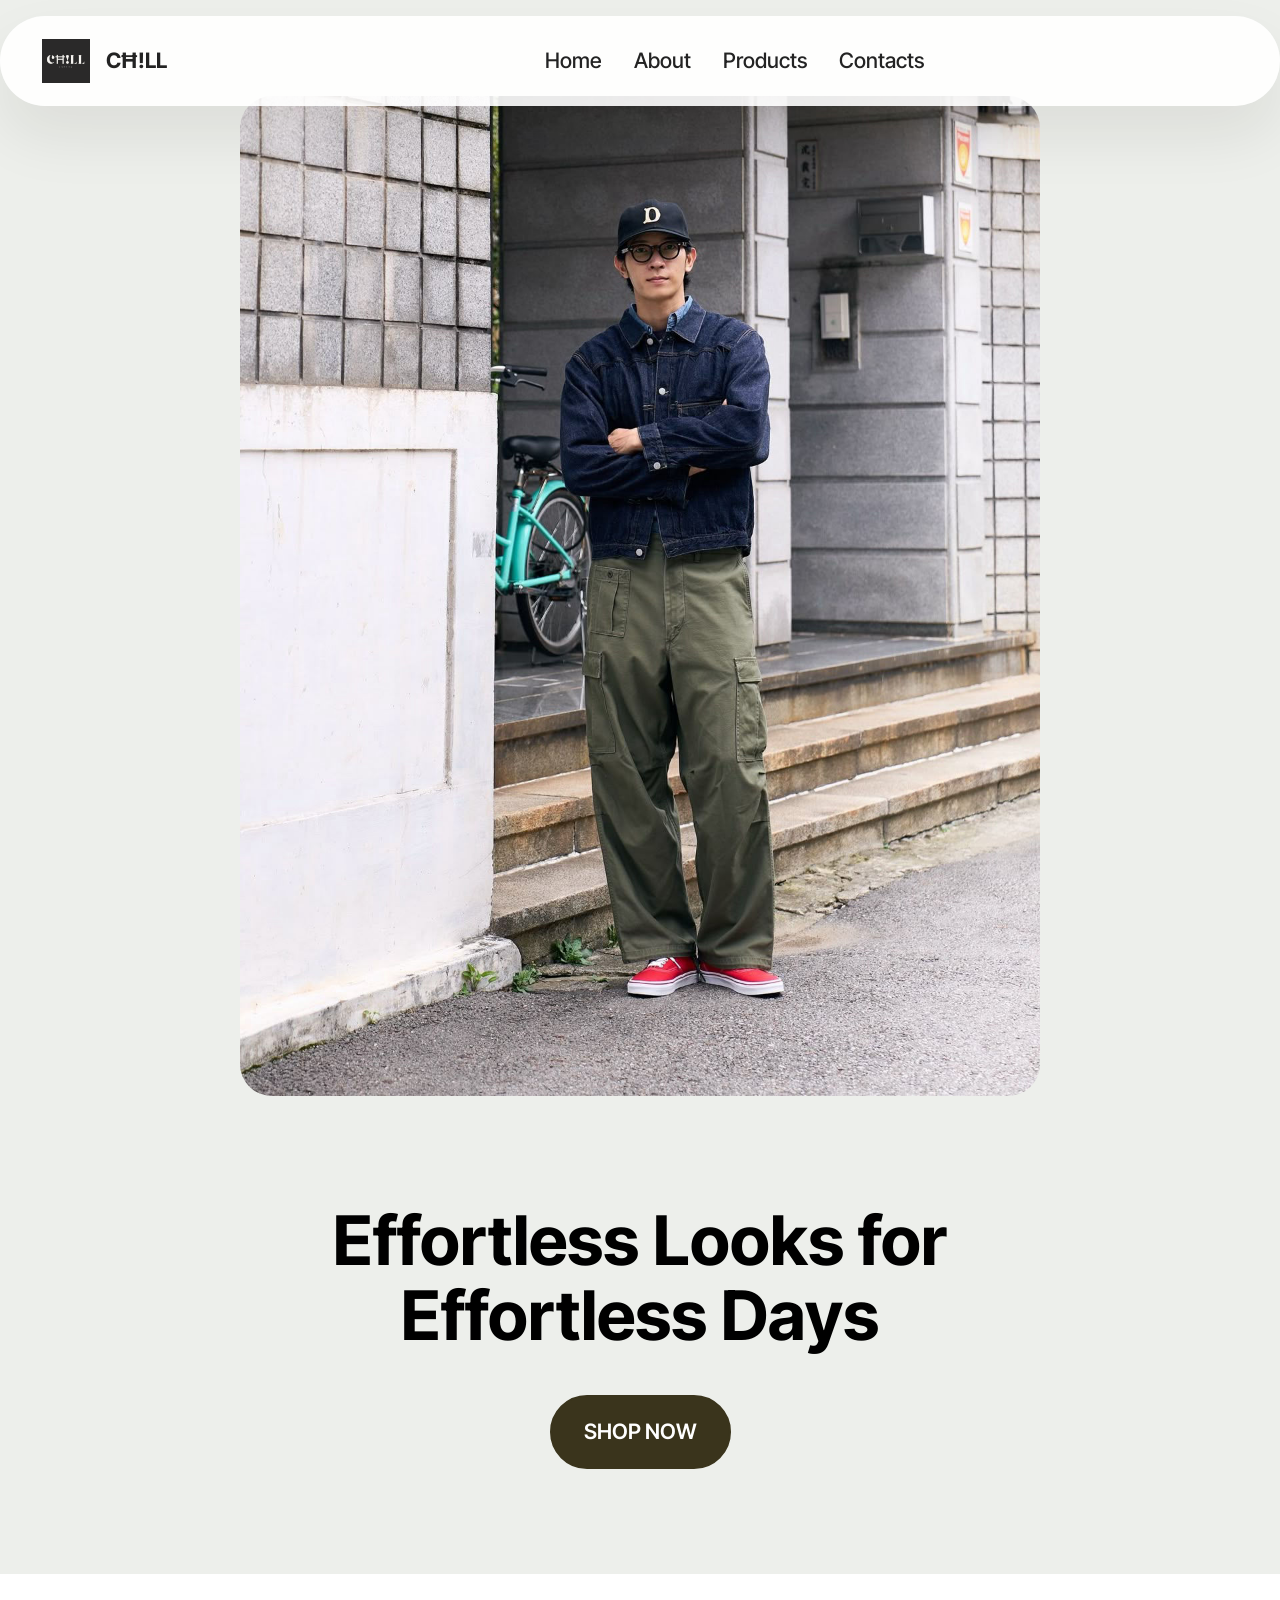
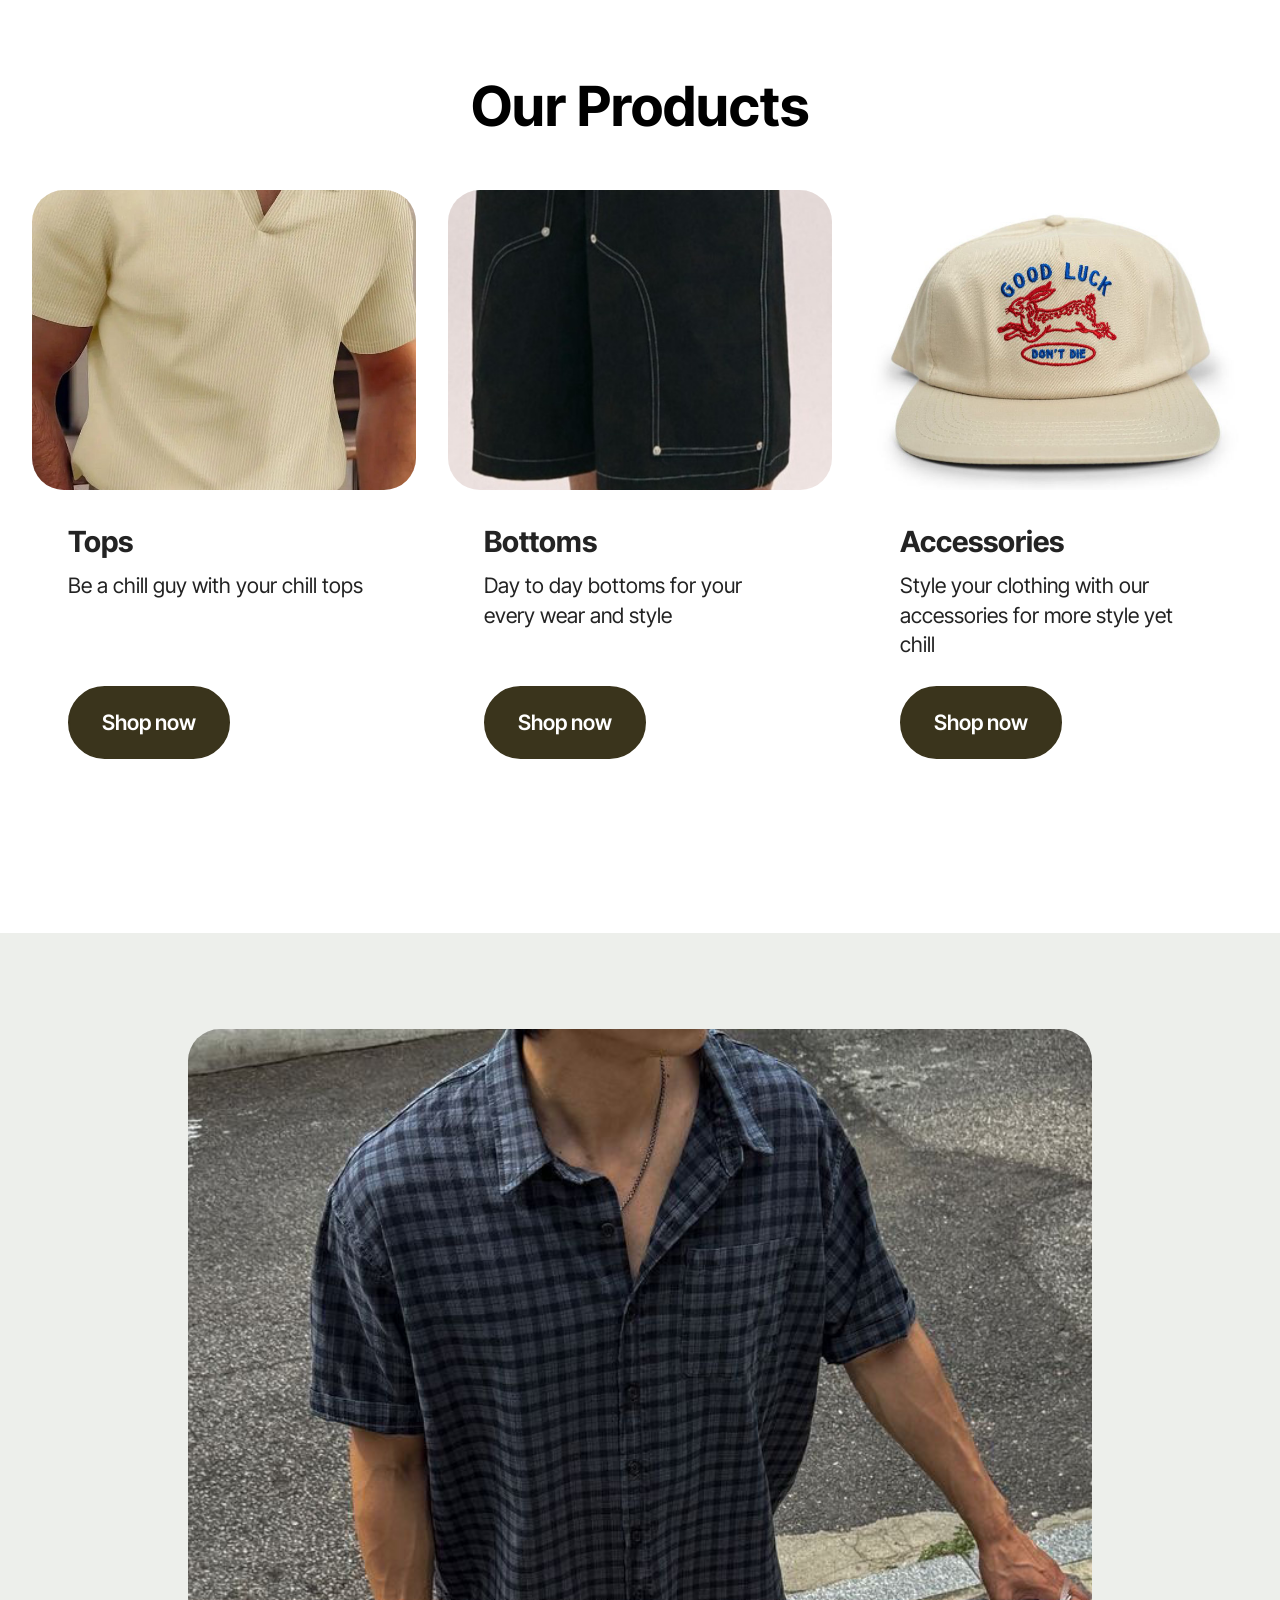
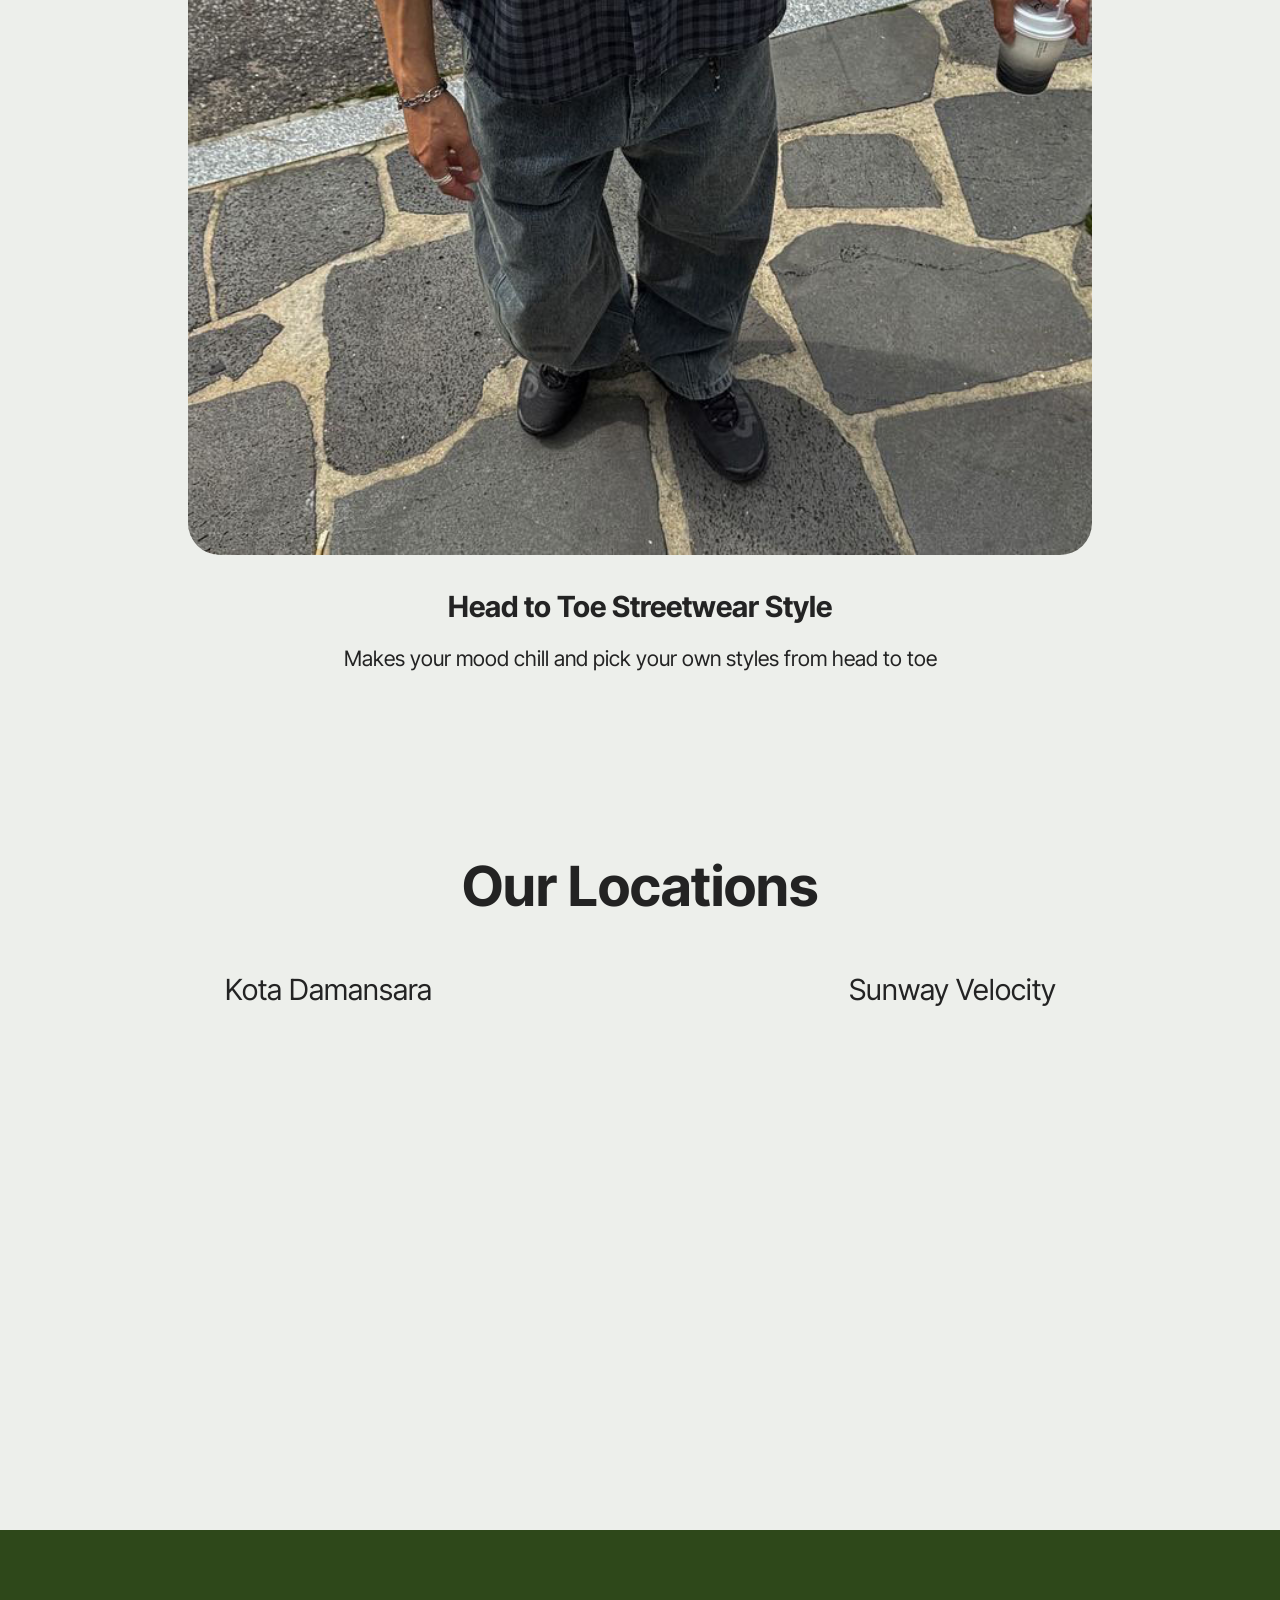
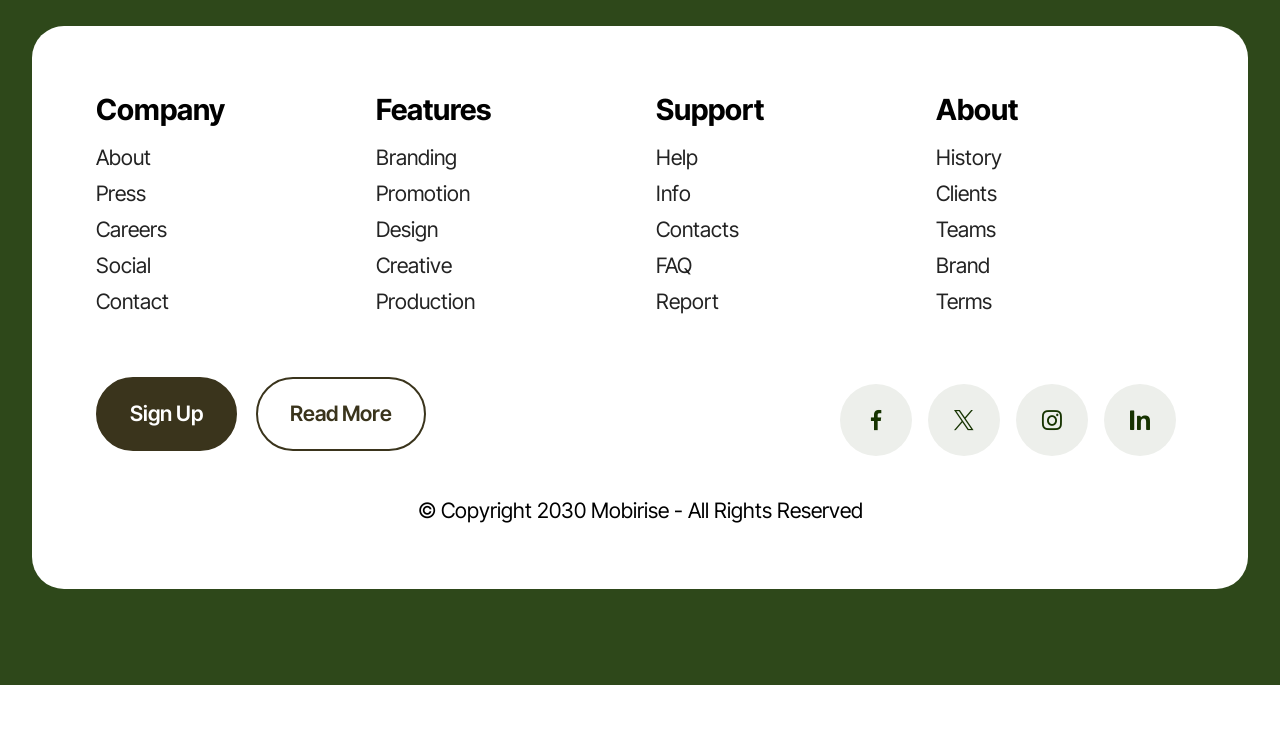
==== index.html @ 571fab53 "create github pages" ====
<!DOCTYPE html>
<html  >
<head>
  <!-- Site made with Mobirise Website Builder v6.1.4, https://mobirise.com -->
  <meta charset="UTF-8">
  <meta http-equiv="X-UA-Compatible" content="IE=edge">
  <meta name="generator" content="Mobirise v6.1.4, mobirise.com">
  <meta name="viewport" content="width=device-width, initial-scale=1, minimum-scale=1">
  <link rel="shortcut icon" href="assets/images/screenshot202025-10-0620at201.42.28e280afpm-89x83.png" type="image/x-icon">
  <meta name="description" content="">
  
  
  <title>Page 1</title>
  <link rel="stylesheet" href="assets/web/assets/mobirise-icons2/mobirise2.css">
  <link rel="stylesheet" href="assets/bootstrap/css/bootstrap.min.css">
  <link rel="stylesheet" href="assets/animatecss/animate.css">
  <link rel="stylesheet" href="assets/dropdown/css/style.css">
  <link rel="stylesheet" href="assets/socicon/css/styles.css">
  <link rel="stylesheet" href="assets/theme/css/style.css">
  <link rel="preload" href="https://fonts.googleapis.com/css?family=Inter+Tight:100,200,300,400,500,600,700,800,900,100i,200i,300i,400i,500i,600i,700i,800i,900i&display=swap" as="style" onload="this.onload=null;this.rel='stylesheet'">
  <noscript><link rel="stylesheet" href="https://fonts.googleapis.com/css?family=Inter+Tight:100,200,300,400,500,600,700,800,900,100i,200i,300i,400i,500i,600i,700i,800i,900i&display=swap"></noscript>
  <link rel="preload" as="style" href="assets/mobirise/css/mbr-additional.css?v=Yorp4t"><link rel="stylesheet" href="assets/mobirise/css/mbr-additional.css?v=Yorp4t" type="text/css">

  
  
  
</head>
<body>
  
  <section data-bs-version="5.1" class="menu menu2 cid-tJS6tZXiPa" once="menu" id="menu02-0">
	

	<nav class="navbar navbar-dropdown navbar-fixed-top navbar-expand-lg">
		<div class="container">
			<div class="navbar-brand">
				<span class="navbar-logo">
					<a href="https://mobirise.com">
						<img src="assets/images/screenshot202025-10-0620at201.42.28e280afpm-89x83.png" alt="Mobirise Website Builder" style="height: 2.8rem;">
					</a>
				</span>
				<span class="navbar-caption-wrap"><a class="navbar-caption text-black text-primary display-4" href="index.html#header05-1">CĦ!LL</a></span>
			</div>
			<button class="navbar-toggler" type="button" data-toggle="collapse" data-bs-toggle="collapse" data-target="#navbarSupportedContent" data-bs-target="#navbarSupportedContent" aria-controls="navbarNavAltMarkup" aria-expanded="false" aria-label="Toggle navigation">
				<div class="hamburger">
					<span></span>
					<span></span>
					<span></span>
					<span></span>
				</div>
			</button>
			<div class="collapse navbar-collapse" id="navbarSupportedContent">
				<ul class="navbar-nav nav-dropdown nav-right" data-app-modern-menu="true"><li class="nav-item">
						<a class="nav-link link text-black text-primary display-4" href="index.html#header01-7">Home</a>
					</li>
					<li class="nav-item">
						<a class="nav-link link text-black text-primary display-4" href="page1.html" aria-expanded="false">About</a>
					</li><li class="nav-item"><a class="nav-link link text-black text-primary display-4" href="index.html#features04-w">Products</a></li>
					<li class="nav-item">
						<a class="nav-link link text-black text-primary display-4" href="index.html#contacts02-9">Contacts</a>
					</li></ul>
				
				
			</div>
		</div>
	</nav>
</section>

<section data-bs-version="5.1" class="header12 cid-uYP26s8XkH" id="header12-1r">
  
  

  <div class="text-center container">
    <div class="row mb-4 justify-content-center">
      <div class="col-12 col-md-8">
        <img class="w-100" src="assets/images/clothing-1200x1500.jpg" alt="Mobirise Website Builder">
      </div>
    </div>
    <div class="row justify-content-center">
      <div class="col-md-12 content-head">
        <h1 class="mbr-section-title mbr-fonts-style mb-4 display-1"><strong><br></strong><strong>Effortless Looks for Effortless Days</strong></h1>
        
        <div class="mbr-section-btn mt-4"><a class="btn btn-primary display-7" href="https://mobiri.se">SHOP NOW</a></div>
      </div>
    </div>
  </div>
</section>

<section data-bs-version="5.1" class="features4 start cid-uYOu8bEmxZ" id="features04-1q">
	
	
	<div class="container">
		<div class="row justify-content-center">
			<div class="col-12 content-head">
				<div class="mbr-section-head mb-5">
					<h4 class="mbr-section-title mbr-fonts-style align-center mb-0 display-2">
						<strong>Our Products</strong>
					</h4>
					
					
				</div>
			</div>
		</div>
		<div class="row">
			<div class="item features-image col-12 col-md-6 col-lg-4">
				<div class="item-wrapper">
					<div class="item-img">
						<img src="assets/images/mans20tops-712x950.jpeg" alt="Mobirise Website Builder">
					</div>
					<div class="item-content">
						<h5 class="item-title mbr-fonts-style display-5"><strong>Tops</strong></h5>
						<p class="mbr-text mbr-fonts-style display-7">Be a chill guy with your chill tops</p>
						<div class="mbr-section-btn item-footer"><a href="" class="btn item-btn btn-primary display-7">Shop now</a></div>
					</div>

				</div>
			</div>
			<div class="item features-image col-12 col-md-6 col-lg-4">
				<div class="item-wrapper">
					<div class="item-img">
						<img src="assets/images/men20bottomssss-712x949.jpeg" alt="Mobirise Website Builder">
					</div>
					<div class="item-content">
						<h5 class="item-title mbr-fonts-style display-5"><strong>Bottoms</strong></h5>
						<p class="mbr-text mbr-fonts-style display-7">Day to day bottoms for your every wear and style</p>
						<div class="mbr-section-btn item-footer"><a href="" class="btn item-btn btn-primary display-7">Shop now</a></div>
					</div>
				</div>
			</div>
			<div class="item features-image col-12 col-md-6 col-lg-4">
				<div class="item-wrapper">
					<div class="item-img">
						<img src="assets/images/mens20accessories-712x997.jpg" alt="Mobirise Website Builder">
					</div>
					<div class="item-content">
						<h5 class="item-title mbr-fonts-style display-5"><strong>Accessories</strong></h5>
						<p class="mbr-text mbr-fonts-style display-7">Style your clothing with our accessories for more style yet chill</p>
						<div class="mbr-section-btn item-footer"><a href="" class="btn item-btn btn-primary display-7">Shop now</a></div>
					</div>
				</div>
			</div>
		</div>
	</div>
</section>

<section data-bs-version="5.1" class="image01 cid-uYOtbKxInc" id="image01-1l">
  

  
  

  <div class="container">
    <div class="row justify-content-center">
      <div class="col-12 col-lg-9">
        <div class="image-wrapper mb-4">
          <img class="w-100" src="assets/images/mens20clothing20123-736x917.jpg" alt="Mobirise Website Builder">
        </div>
        <h4 class="mbr-description mbr-fonts-style mb-3 align-center display-5"><strong>Head to Toe Streetwear Style</strong></h4>
        <p class="mbr-description mbr-fonts-style mb-0 align-center display-7">Makes your mood chill and pick your own styles from head to toe</p>
      </div>
    </div>
  </div>
</section>

<section data-bs-version="5.1" class="contacts2 map1 cid-uYOtEGJmjw" id="map02-1p">
	

	
	<div class="container">
		<div class="row justify-content-center">
			<div class="col-12 content-head">
				<div class="mbr-section-head mb-5">
					<h3 class="mbr-section-title mbr-fonts-style align-center mb-0 display-2">
						<strong>Our Locations</strong>
					</h3>
				</div>
			</div>
		</div>
		<div class="row justify-content-center">
			<div class="map-wrapper col-12 col-md-6">
				<h4 class="mbr-section-subtitle mb-3 align-center mbr-fonts-style display-5">Kota Damansara</h4>
				<div class="google-map"><iframe frameborder="0" style="border:0" src="https://www.google.com/maps/embed?pb=!1m18!1m12!1m3!1d31869.471063913406!2d101.56499687584996!3d3.177635644947261!2m3!1f0!2f0!3f0!3m2!1i1024!2i768!4f13.1!3m3!1m2!1s0x31cc4f6e9ea4f81f%3A0xfacdcd0edbca1a62!2sKota%20Damansara%2C%20Petaling%20Jaya%2C%20Selangor!5e0!3m2!1sen!2smy!4v1759805662565!5m2!1sen!2smy" allowfullscreen=""></iframe></div>
			</div>
			<div class="map-wrapper col-12 col-md-6">
				<h4 class="mbr-section-subtitle mb-3 align-center mbr-fonts-style display-5">Sunway Velocity</h4>
				<div class="google-map"><iframe frameborder="0" style="border:0" src="https://www.google.com/maps/embed?pb=!1m18!1m12!1m3!1d3983.8744508866616!2d101.72227037530624!3d3.127876753282356!2m3!1f0!2f0!3f0!3m2!1i1024!2i768!4f13.1!3m3!1m2!1s0x31cc3614023d8ac1%3A0x16c2db2b9f094ca2!2sSunway%20Velocity%20Mall!5e0!3m2!1sen!2smy!4v1759805737140!5m2!1sen!2smy" allowfullscreen=""></iframe></div>
			</div>
		</div>
	</div>
</section>

<section data-bs-version="5.1" class="footer1 cid-uYOtowxiCe" once="footers" id="footer01-1o">
	

	
	
	<div class="container">
		<div class="row mbr-white">
			<div class="col-12 col-md-6 col-lg-3">
				<h5 class="mbr-section-subtitle mbr-fonts-style mb-2 display-5">
					<strong>Company</strong>
				</h5>
				<ul class="list mbr-fonts-style display-7">
					<li class="mbr-text item-wrap">About</li>
					<li class="mbr-text item-wrap">Press</li>
					<li class="mbr-text item-wrap">Careers</li>
					<li class="mbr-text item-wrap">Social</li>
					<li class="mbr-text item-wrap">Contact</li>
				</ul>
			</div>
			<div class="col-12 col-md-6 col-lg-3">
				<h5 class="mbr-section-subtitle mbr-fonts-style mb-2 display-5">
					<strong>Features</strong>
				</h5>
				<ul class="list mbr-fonts-style display-7">
					<li class="mbr-text item-wrap">Branding</li>
					<li class="mbr-text item-wrap">Promotion</li>
					<li class="mbr-text item-wrap">Design</li>
					<li class="mbr-text item-wrap">Creative</li>
					<li class="mbr-text item-wrap">Production</li>
				</ul>
			</div>
			<div class="col-12 col-md-6 col-lg-3">
				<h5 class="mbr-section-subtitle mbr-fonts-style mb-2 display-5">
					<strong>Support</strong>
				</h5>
				<ul class="list mbr-fonts-style display-7">
					<li class="mbr-text item-wrap">Help</li>
					<li class="mbr-text item-wrap">Info</li>
					<li class="mbr-text item-wrap">Contacts</li>
					<li class="mbr-text item-wrap">FAQ</li>
					<li class="mbr-text item-wrap">Report</li>
				</ul>
			</div>
			<div class="col-12 col-md-6 col-lg-3">
				<h5 class="mbr-section-subtitle mbr-fonts-style mb-2 display-5">
					<strong>About</strong>
				</h5>
				<ul class="list mbr-fonts-style display-7">
					<li class="mbr-text item-wrap">History</li>
					<li class="mbr-text item-wrap">Clients</li>
					<li class="mbr-text item-wrap">Teams</li>
					<li class="mbr-text item-wrap">Brand</li>
					<li class="mbr-text item-wrap">Terms</li>
				</ul>
			</div>
			<div class="col-12 mt-5 footer-col">
				<div class="mbr-section-btn align-left">
					<a class="btn btn-primary display-7" href="https://mobiri.se">Sign Up</a>
					<a class="btn btn-success-outline display-7" href="https://mobiri.se">Read More</a>
				</div>

				<div class="social-row mt-2 display-7">
					<div class="soc-item">
						<a href="https://mobiri.se/">
							<span class="mbr-iconfont socicon socicon-facebook"></span>
						</a>
					</div>
					<div class="soc-item">
						<a href="https://mobiri.se/">
							<span class="mbr-iconfont socicon socicon-twitter"></span>
						</a>
					</div>
					<div class="soc-item">
						<a href="https://mobiri.se/">
							<span class="mbr-iconfont socicon socicon-instagram"></span>
						</a>
					</div>
					<div class="soc-item">
						<a href="https://mobiri.se/">
							<span class="mbr-iconfont socicon-logmein socicon"></span>
						</a>
					</div>
				</div>
			</div>
			<div class="col-12 mt-4">
				<p class="mbr-text mb-0 mbr-fonts-style copyright align-center display-7">
					© Copyright 2030 Mobirise - All Rights Reserved
				</p>
			</div>
		</div>
	</div>
</section><section class="display-7" style="padding: 0;align-items: center;justify-content: center;flex-wrap: wrap;    align-content: center;display: flex;position: relative;height: 4rem;"><a href="https://mobiri.se/4250565" style="flex: 1 1;height: 4rem;position: absolute;width: 100%;z-index: 1;"><img alt="" style="height: 4rem;" src="[data-uri]"></a><p style="margin: 0;text-align: center;" class="display-7">&#8204;</p><a style="z-index:1" href="https://mobirise.com"> Website Building Software</a></section><script src="assets/bootstrap/js/bootstrap.bundle.min.js"></script>  <script src="assets/smoothscroll/smooth-scroll.js"></script>  <script src="assets/ytplayer/index.js"></script>  <script src="assets/dropdown/js/navbar-dropdown.js"></script>  <script src="assets/theme/js/script.js"></script>  
  
  
  <input name="animation" type="hidden">
  </body>
</html>
---- assets/web/assets/mobirise-icons2/mobirise2.css ----
@font-face {
  font-family: 'Moririse2';
  font-display: swap;
  src:  url('mobirise2.eot?f2bix4');
  src:  url('mobirise2.eot?f2bix4#iefix') format('embedded-opentype'),
    url('mobirise2.ttf?f2bix4') format('truetype'),
    url('mobirise2.woff?f2bix4') format('woff'),
    url('mobirise2.svg?f2bix4#mobirise2') format('svg');
  font-weight: normal;
  font-style: normal;
}

[class^="mobi-"], [class*=" mobi-"] {
  /* use !important to prevent issues with browser extensions that change fonts */
  font-family: 'Moririse2' !important;
  speak: none;
  font-style: normal;
  font-weight: normal;
  font-variant: normal;
  text-transform: none;
  line-height: 1;

  /* Better Font Rendering =========== */
  -webkit-font-smoothing: antialiased;
  -moz-osx-font-smoothing: grayscale;
}

.mobi-mbri-add-submenu:before {
  content: "\e900";
}
.mobi-mbri-alert:before {
  content: "\e901";
}
.mobi-mbri-align-center:before {
  content: "\e902";
}
.mobi-mbri-align-justify:before {
  content: "\e903";
}
.mobi-mbri-align-left:before {
  content: "\e904";
}
.mobi-mbri-align-right:before {
  content: "\e905";
}
.mobi-mbri-android:before {
  content: "\e906";
}
.mobi-mbri-apple:before {
  content: "\e907";
}
.mobi-mbri-arrow-down:before {
  content: "\e908";
}
.mobi-mbri-arrow-next:before {
  content: "\e909";
}
.mobi-mbri-arrow-prev:before {
  content: "\e90a";
}
.mobi-mbri-arrow-up:before {
  content: "\e90b";
}
.mobi-mbri-bold:before {
  content: "\e90c";
}
.mobi-mbri-bookmark:before {
  content: "\e90d";
}
.mobi-mbri-bootstrap:before {
  content: "\e90e";
}
.mobi-mbri-briefcase:before {
  content: "\e90f";
}
.mobi-mbri-browse:before {
  content: "\e910";
}
.mobi-mbri-bulleted-list:before {
  content: "\e911";
}
.mobi-mbri-calendar:before {
  content: "\e912";
}
.mobi-mbri-camera:before {
  content: "\e913";
}
.mobi-mbri-cart-add:before {
  content: "\e914";
}
.mobi-mbri-cart-full:before {
  content: "\e915";
}
.mobi-mbri-cash:before {
  content: "\e916";
}
.mobi-mbri-change-style:before {
  content: "\e917";
}
.mobi-mbri-chat:before {
  content: "\e918";
}
.mobi-mbri-clock:before {
  content: "\e919";
}
.mobi-mbri-close:before {
  content: "\e91a";
}
.mobi-mbri-cloud:before {
  content: "\e91b";
}
.mobi-mbri-code:before {
  content: "\e91c";
}
.mobi-mbri-contact-form:before {
  content: "\e91d";
}
.mobi-mbri-credit-card:before {
  content: "\e91e";
}
.mobi-mbri-cursor-click:before {
  content: "\e91f";
}
.mobi-mbri-cust-feedback:before {
  content: "\e920";
}
.mobi-mbri-database:before {
  content: "\e921";
}
.mobi-mbri-delivery:before {
  content: "\e922";
}
.mobi-mbri-desktop:before {
  content: "\e923";
}
.mobi-mbri-devices:before {
  content: "\e924";
}
.mobi-mbri-down:before {
  content: "\e925";
}
.mobi-mbri-download-2:before {
  content: "\e926";
}
.mobi-mbri-download:before {
  content: "\e927";
}
.mobi-mbri-drag-n-drop-2:before {
  content: "\e928";
}
.mobi-mbri-drag-n-drop:before {
  content: "\e929";
}
.mobi-mbri-edit-2:before {
  content: "\e92a";
}
.mobi-mbri-edit:before {
  content: "\e92b";
}
.mobi-mbri-error:before {
  content: "\e92c";
}
.mobi-mbri-extension:before {
  content: "\e92d";
}
.mobi-mbri-features:before {
  content: "\e92e";
}
.mobi-mbri-file:before {
  content: "\e92f";
}
.mobi-mbri-flag:before {
  content: "\e930";
}
.mobi-mbri-folder:before {
  content: "\e931";
}
.mobi-mbri-gift:before {
  content: "\e932";
}
.mobi-mbri-github:before {
  content: "\e933";
}
.mobi-mbri-globe-2:before {
  content: "\e934";
}
.mobi-mbri-globe:before {
  content: "\e935";
}
.mobi-mbri-growing-chart:before {
  content: "\e936";
}
.mobi-mbri-hearth:before {
  content: "\e937";
}
.mobi-mbri-help:before {
  content: "\e938";
}
.mobi-mbri-home:before {
  content: "\e939";
}
.mobi-mbri-hot-cup:before {
  content: "\e93a";
}
.mobi-mbri-idea:before {
  content: "\e93b";
}
.mobi-mbri-image-gallery:before {
  content: "\e93c";
}
.mobi-mbri-image-slider:before {
  content: "\e93d";
}
.mobi-mbri-info:before {
  content: "\e93e";
}
.mobi-mbri-italic:before {
  content: "\e93f";
}
.mobi-mbri-key:before {
  content: "\e940";
}
.mobi-mbri-laptop:before {
  content: "\e941";
}
.mobi-mbri-layers:before {
  content: "\e942";
}
.mobi-mbri-left-right:before {
  content: "\e943";
}
.mobi-mbri-left:before {
  content: "\e944";
}
.mobi-mbri-letter:before {
  content: "\e945";
}
.mobi-mbri-like:before {
  content: "\e946";
}
.mobi-mbri-link:before {
  content: "\e947";
}
.mobi-mbri-lock:before {
  content: "\e948";
}
.mobi-mbri-login:before {
  content: "\e949";
}
.mobi-mbri-logout:before {
  content: "\e94a";
}
.mobi-mbri-magic-stick:before {
  content: "\e94b";
}
.mobi-mbri-map-pin:before {
  content: "\e94c";
}
.mobi-mbri-menu:before {
  content: "\e94d";
}
.mobi-mbri-mobile-2:before {
  content: "\e94e";
}
.mobi-mbri-mobile-horizontal:before {
  content: "\e94f";
}
.mobi-mbri-mobile:before {
  content: "\e950";
}
.mobi-mbri-mobirise:before {
  content: "\e951";
}
.mobi-mbri-more-horizontal:before {
  content: "\e952";
}
.mobi-mbri-more-vertical:before {
  content: "\e953";
}
.mobi-mbri-music:before {
  content: "\e954";
}
.mobi-mbri-new-file:before {
  content: "\e955";
}
.mobi-mbri-numbered-list:before {
  content: "\e956";
}
.mobi-mbri-opened-folder:before {
  content: "\e957";
}
.mobi-mbri-pages:before {
  content: "\e958";
}
.mobi-mbri-paper-plane:before {
  content: "\e959";
}
.mobi-mbri-paperclip:before {
  content: "\e95a";
}
.mobi-mbri-phone:before {
  content: "\e95b";
}
.mobi-mbri-photo:before {
  content: "\e95c";
}
.mobi-mbri-photos:before {
  content: "\e95d";
}
.mobi-mbri-pin:before {
  content: "\e95e";
}
.mobi-mbri-play:before {
  content: "\e95f";
}
.mobi-mbri-plus:before {
  content: "\e960";
}
.mobi-mbri-preview:before {
  content: "\e961";
}
.mobi-mbri-print:before {
  content: "\e962";
}
.mobi-mbri-protect:before {
  content: "\e963";
}
.mobi-mbri-question:before {
  content: "\e964";
}
.mobi-mbri-quote-left:before {
  content: "\e965";
}
.mobi-mbri-quote-right:before {
  content: "\e966";
}
.mobi-mbri-redo:before {
  content: "\e967";
}
.mobi-mbri-refresh:before {
  content: "\e968";
}
.mobi-mbri-responsive-2:before {
  content: "\e969";
}
.mobi-mbri-responsive:before {
  content: "\e96a";
}
.mobi-mbri-right:before {
  content: "\e96b";
}
.mobi-mbri-rocket:before {
  content: "\e96c";
}
.mobi-mbri-sad-face:before {
  content: "\e96d";
}
.mobi-mbri-sale:before {
  content: "\e96e";
}
.mobi-mbri-save:before {
  content: "\e96f";
}
.mobi-mbri-search:before {
  content: "\e970";
}
.mobi-mbri-setting-2:before {
  content: "\e971";
}
.mobi-mbri-setting-3:before {
  content: "\e972";
}
.mobi-mbri-setting:before {
  content: "\e973";
}
.mobi-mbri-share:before {
  content: "\e974";
}
.mobi-mbri-shopping-bag:before {
  content: "\e975";
}
.mobi-mbri-shopping-basket:before {
  content: "\e976";
}
.mobi-mbri-shopping-cart:before {
  content: "\e977";
}
.mobi-mbri-sites:before {
  content: "\e978";
}
.mobi-mbri-smile-face:before {
  content: "\e979";
}
.mobi-mbri-speed:before {
  content: "\e97a";
}
.mobi-mbri-star:before {
  content: "\e97b";
}
.mobi-mbri-success:before {
  content: "\e97c";
}
.mobi-mbri-sun:before {
  content: "\e97d";
}
.mobi-mbri-sun2:before {
  content: "\e97e";
}
.mobi-mbri-tablet-vertical:before {
  content: "\e97f";
}
.mobi-mbri-tablet:before {
  content: "\e980";
}
.mobi-mbri-target:before {
  content: "\e981";
}
.mobi-mbri-timer:before {
  content: "\e982";
}
.mobi-mbri-to-ftp:before {
  content: "\e983";
}
.mobi-mbri-to-local-drive:before {
  content: "\e984";
}
.mobi-mbri-touch-swipe:before {
  content: "\e985";
}
.mobi-mbri-touch:before {
  content: "\e986";
}
.mobi-mbri-trash:before {
  content: "\e987";
}
.mobi-mbri-underline:before {
  content: "\e988";
}
.mobi-mbri-undo:before {
  content: "\e989";
}
.mobi-mbri-unlink:before {
  content: "\e98a";
}
.mobi-mbri-unlock:before {
  content: "\e98b";
}
.mobi-mbri-up-down:before {
  content: "\e98c";
}
.mobi-mbri-up:before {
  content: "\e98d";
}
.mobi-mbri-update:before {
  content: "\e98e";
}
.mobi-mbri-upload-2:before {
  content: "\e98f";
}
.mobi-mbri-upload:before {
  content: "\e990";
}
.mobi-mbri-user-2:before {
  content: "\e991";
}
.mobi-mbri-user:before {
  content: "\e992";
}
.mobi-mbri-users:before {
  content: "\e993";
}
.mobi-mbri-video-play:before {
  content: "\e994";
}
.mobi-mbri-video:before {
  content: "\e995";
}
.mobi-mbri-watch:before {
  content: "\e996";
}
.mobi-mbri-website-theme-2:before {
  content: "\e997";
}
.mobi-mbri-website-theme:before {
  content: "\e998";
}
.mobi-mbri-wifi:before {
  content: "\e999";
}
.mobi-mbri-windows:before {
  content: "\e99a";
}
.mobi-mbri-zoom-in:before {
  content: "\e99b";
}
.mobi-mbri-zoom-out:before {
  content: "\e99c";
}
---- assets/dropdown/css/style.css ----
.navbar-dropdown {
  left: 0;
  padding: 0;
  position: absolute;
  right: 0;
  top: 0;
  transition: all 0.45s ease;
  z-index: 1030;
  background: #282828; }
  .navbar-dropdown .navbar-logo {
    margin-right: 0.8rem;
    transition: margin 0.3s ease-in-out;
    vertical-align: middle; }
    .navbar-dropdown .navbar-logo img {
      height: 3.125rem;
      transition: all 0.3s ease-in-out; }
    .navbar-dropdown .navbar-logo.mbr-iconfont {
      font-size: 3.125rem;
      line-height: 3.125rem; }
  .navbar-dropdown .navbar-caption {
    font-weight: 700;
    white-space: normal;
    vertical-align: -4px;
    line-height: 3.125rem !important; }
    .navbar-dropdown .navbar-caption, .navbar-dropdown .navbar-caption:hover {
      color: inherit;
      text-decoration: none; }
  .navbar-dropdown .mbr-iconfont + .navbar-caption {
    vertical-align: -1px; }
  .navbar-dropdown.navbar-fixed-top {
    position: fixed; }
  .navbar-dropdown .navbar-brand span {
    vertical-align: -4px; }
  .navbar-dropdown.bg-color.transparent {
    background: none; }
  .navbar-dropdown.navbar-short .navbar-brand {
    padding: 0.625rem 0; }
    .navbar-dropdown.navbar-short .navbar-brand span {
      vertical-align: -1px; }
  .navbar-dropdown.navbar-short .navbar-caption {
    line-height: 2.375rem !important;
    vertical-align: -2px; }
  .navbar-dropdown.navbar-short .navbar-logo {
    margin-right: 0.5rem; }
    .navbar-dropdown.navbar-short .navbar-logo img {
      height: 2.375rem; }
    .navbar-dropdown.navbar-short .navbar-logo.mbr-iconfont {
      font-size: 2.375rem;
      line-height: 2.375rem; }
  .navbar-dropdown.navbar-short .mbr-table-cell {
    height: 3.625rem; }
  .navbar-dropdown .navbar-close {
    left: 0.6875rem;
    position: fixed;
    top: 0.75rem;
    z-index: 1000; }
  .navbar-dropdown .hamburger-icon {
    content: "";
    display: inline-block;
    vertical-align: middle;
    width: 16px;
    -webkit-box-shadow: 0 -6px 0 1px #282828,0 0 0 1px #282828,0 6px 0 1px #282828;
    -moz-box-shadow: 0 -6px 0 1px #282828,0 0 0 1px #282828,0 6px 0 1px #282828;
    box-shadow: 0 -6px 0 1px #282828,0 0 0 1px #282828,0 6px 0 1px #282828; }

.dropdown-menu .dropdown-toggle[data-toggle="dropdown-submenu"]::after {
  border-bottom: 0.35em solid transparent;
  border-left: 0.35em solid;
  border-right: 0;
  border-top: 0.35em solid transparent;
  margin-left: 0.3rem; }

.dropdown-menu .dropdown-item:focus {
  outline: 0; }

.nav-dropdown {
  font-size: 0.75rem;
  font-weight: 500;
  height: auto !important; }
  .nav-dropdown .nav-btn {
    padding-left: 1rem; }
  .nav-dropdown .link {
    margin: .667em 1.667em;
    font-weight: 500;
    padding: 0;
    transition: color .2s ease-in-out; }
    .nav-dropdown .link.dropdown-toggle {
      margin-right: 2.583em; }
      .nav-dropdown .link.dropdown-toggle::after {
        margin-left: .25rem;
        border-top: 0.35em solid;
        border-right: 0.35em solid transparent;
        border-left: 0.35em solid transparent;
        border-bottom: 0; }
      .nav-dropdown .link.dropdown-toggle[aria-expanded="true"] {
        margin: 0;
        padding: 0.667em 3.263em  0.667em 1.667em; }
  .nav-dropdown .link::after,
  .nav-dropdown .dropdown-item::after {
    color: inherit; }
  .nav-dropdown .btn {
    font-size: 0.75rem;
    font-weight: 700;
    letter-spacing: 0;
    margin-bottom: 0;
    padding-left: 1.25rem;
    padding-right: 1.25rem; }
  .nav-dropdown .dropdown-menu {
    border-radius: 0;
    border: 0;
    left: 0;
    margin: 0;
    padding-bottom: 1.25rem;
    padding-top: 1.25rem;
    position: relative; }
  .nav-dropdown .dropdown-submenu {
    margin-left: 0.125rem;
    top: 0; }
  .nav-dropdown .dropdown-item {
    font-weight: 500;
    line-height: 2;
    padding: 0.3846em 4.615em 0.3846em 1.5385em;
    position: relative;
    transition: color .2s ease-in-out, background-color .2s ease-in-out; }
    .nav-dropdown .dropdown-item::after {
      margin-top: -0.3077em;
      position: absolute;
      right: 1.1538em;
      top: 50%; }
    .nav-dropdown .dropdown-item:focus, .nav-dropdown .dropdown-item:hover {
      background: none; }

@media (max-width: 767px) {
  .nav-dropdown.navbar-toggleable-sm {
    bottom: 0;
    display: none;
    left: 0;
    overflow-x: hidden;
    position: fixed;
    top: 0;
    transform: translateX(-100%);
    -ms-transform: translateX(-100%);
    -webkit-transform: translateX(-100%);
    width: 18.75rem;
    z-index: 999; } }
.nav-dropdown.navbar-toggleable-xl {
  bottom: 0;
  display: none;
  left: 0;
  overflow-x: hidden;
  position: fixed;
  top: 0;
  transform: translateX(-100%);
  -ms-transform: translateX(-100%);
  -webkit-transform: translateX(-100%);
  width: 18.75rem;
  z-index: 999; }

.nav-dropdown-sm {
  display: block !important;
  overflow-x: hidden;
  overflow: auto;
  padding-top: 3.875rem; }
  .nav-dropdown-sm::after {
    content: "";
    display: block;
    height: 3rem;
    width: 100%; }
  .nav-dropdown-sm.collapse.in ~ .navbar-close {
    display: block !important; }
  .nav-dropdown-sm.collapsing, .nav-dropdown-sm.collapse.in {
    transform: translateX(0);
    -ms-transform: translateX(0);
    -webkit-transform: translateX(0);
    transition: all 0.25s ease-out;
    -webkit-transition: all 0.25s ease-out;
    background: #282828; }
  .nav-dropdown-sm.collapsing[aria-expanded="false"] {
    transform: translateX(-100%);
    -ms-transform: translateX(-100%);
    -webkit-transform: translateX(-100%); }
  .nav-dropdown-sm .nav-item {
    display: block;
    margin-left: 0 !important;
    padding-left: 0; }
  .nav-dropdown-sm .link,
  .nav-dropdown-sm .dropdown-item {
    border-top: 1px dotted rgba(255, 255, 255, 0.1);
    font-size: 0.8125rem;
    line-height: 1.6;
    margin: 0 !important;
    padding: 0.875rem 2.4rem 0.875rem 1.5625rem !important;
    position: relative;
    white-space: normal; }
    .nav-dropdown-sm .link:focus, .nav-dropdown-sm .link:hover,
    .nav-dropdown-sm .dropdown-item:focus,
    .nav-dropdown-sm .dropdown-item:hover {
      background: rgba(0, 0, 0, 0.2) !important;
      color: #c0a375; }
  .nav-dropdown-sm .nav-btn {
    position: relative;
    padding: 1.5625rem 1.5625rem 0 1.5625rem; }
    .nav-dropdown-sm .nav-btn::before {
      border-top: 1px dotted rgba(255, 255, 255, 0.1);
      content: "";
      left: 0;
      position: absolute;
      top: 0;
      width: 100%; }
    .nav-dropdown-sm .nav-btn + .nav-btn {
      padding-top: 0.625rem; }
      .nav-dropdown-sm .nav-btn + .nav-btn::before {
        display: none; }
  .nav-dropdown-sm .btn {
    padding: 0.625rem 0; }
  .nav-dropdown-sm .dropdown-toggle[data-toggle="dropdown-submenu"]::after {
    margin-left: .25rem;
    border-top: 0.35em solid;
    border-right: 0.35em solid transparent;
    border-left: 0.35em solid transparent;
    border-bottom: 0; }
  .nav-dropdown-sm .dropdown-toggle[data-toggle="dropdown-submenu"][aria-expanded="true"]::after {
    border-top: 0;
    border-right: 0.35em solid transparent;
    border-left: 0.35em solid transparent;
    border-bottom: 0.35em solid; }
  .nav-dropdown-sm .dropdown-menu {
    margin: 0;
    padding: 0;
    position: relative;
    top: 0;
    left: 0;
    width: 100%;
    border: 0;
    float: none;
    border-radius: 0;
    background: none; }
  .nav-dropdown-sm .dropdown-submenu {
    left: 100%;
    margin-left: 0.125rem;
    margin-top: -1.25rem;
    top: 0; }

.navbar-toggleable-sm .nav-dropdown .dropdown-menu {
  position: absolute; }

.navbar-toggleable-sm .nav-dropdown .dropdown-submenu {
  left: 100%;
  margin-left: 0.125rem;
  margin-top: -1.25rem;
  top: 0; }

.navbar-toggleable-sm.opened .nav-dropdown .dropdown-menu {
  position: relative; }

.navbar-toggleable-sm.opened .nav-dropdown .dropdown-submenu {
  left: 0;
  margin-left: 00rem;
  margin-top: 0rem;
  top: 0; }

.is-builder .nav-dropdown.collapsing {
  transition: none !important; }
---- assets/socicon/css/styles.css ----
@charset "UTF-8";

@font-face {
  font-family: 'Socicon';
  src:  url('../fonts/socicon.eot');
  src:  url('../fonts/socicon.eot?#iefix') format('embedded-opentype'),
    url('../fonts/socicon.woff2') format('woff2'),
    url('../fonts/socicon.ttf') format('truetype'),
    url('../fonts/socicon.woff') format('woff'),
    url('../fonts/socicon.svg#socicon') format('svg');
  font-weight: normal;
  font-style: normal;
  font-display: swap;
}

[data-icon]:before {
  font-family: "socicon" !important;
  content: attr(data-icon);
  font-style: normal !important;
  font-weight: normal !important;
  font-variant: normal !important;
  text-transform: none !important;
  speak: none;
  line-height: 1;
  -webkit-font-smoothing: antialiased;
  -moz-osx-font-smoothing: grayscale;
}

[class^="socicon-"], [class*=" socicon-"] {
  /* use !important to prevent issues with browser extensions that change fonts */
  font-family: 'Socicon' !important;
  speak: none;
  font-style: normal;
  font-weight: normal;
  font-variant: normal;
  text-transform: none;
  line-height: 1;

  /* Better Font Rendering =========== */
  -webkit-font-smoothing: antialiased;
  -moz-osx-font-smoothing: grayscale;
}

.socicon-500px:before {
  content: "\e000";
}
.socicon-8tracks:before {
  content: "\e001";
}
.socicon-airbnb:before {
  content: "\e002";
}
.socicon-alliance:before {
  content: "\e003";
}
.socicon-amazon:before {
  content: "\e004";
}
.socicon-amplement:before {
  content: "\e005";
}
.socicon-android:before {
  content: "\e006";
}
.socicon-angellist:before {
  content: "\e007";
}
.socicon-apple:before {
  content: "\e008";
}
.socicon-appnet:before {
  content: "\e009";
}
.socicon-baidu:before {
  content: "\e00a";
}
.socicon-bandcamp:before {
  content: "\e00b";
}
.socicon-battlenet:before {
  content: "\e00c";
}
.socicon-mixer:before {
  content: "\e00d";
}
.socicon-bebee:before {
  content: "\e00e";
}
.socicon-bebo:before {
  content: "\e00f";
}
.socicon-behance:before {
  content: "\e010";
}
.socicon-blizzard:before {
  content: "\e011";
}
.socicon-blogger:before {
  content: "\e012";
}
.socicon-buffer:before {
  content: "\e013";
}
.socicon-chrome:before {
  content: "\e014";
}
.socicon-coderwall:before {
  content: "\e015";
}
.socicon-curse:before {
  content: "\e016";
}
.socicon-dailymotion:before {
  content: "\e017";
}
.socicon-deezer:before {
  content: "\e018";
}
.socicon-delicious:before {
  content: "\e019";
}
.socicon-deviantart:before {
  content: "\e01a";
}
.socicon-diablo:before {
  content: "\e01b";
}
.socicon-digg:before {
  content: "\e01c";
}
.socicon-discord:before {
  content: "\e01d";
}
.socicon-disqus:before {
  content: "\e01e";
}
.socicon-douban:before {
  content: "\e01f";
}
.socicon-draugiem:before {
  content: "\e020";
}
.socicon-dribbble:before {
  content: "\e021";
}
.socicon-drupal:before {
  content: "\e022";
}
.socicon-ebay:before {
  content: "\e023";
}
.socicon-ello:before {
  content: "\e024";
}
.socicon-endomodo:before {
  content: "\e025";
}
.socicon-envato:before {
  content: "\e026";
}
.socicon-etsy:before {
  content: "\e027";
}
.socicon-facebook:before {
  content: "\e028";
}
.socicon-feedburner:before {
  content: "\e029";
}
.socicon-filmweb:before {
  content: "\e02a";
}
.socicon-firefox:before {
  content: "\e02b";
}
.socicon-flattr:before {
  content: "\e02c";
}
.socicon-flickr:before {
  content: "\e02d";
}
.socicon-formulr:before {
  content: "\e02e";
}
.socicon-forrst:before {
  content: "\e02f";
}
.socicon-foursquare:before {
  content: "\e030";
}
.socicon-friendfeed:before {
  content: "\e031";
}
.socicon-github:before {
  content: "\e032";
}
.socicon-goodreads:before {
  content: "\e033";
}
.socicon-google:before {
  content: "\e034";
}
.socicon-googlescholar:before {
  content: "\e035";
}
.socicon-googlegroups:before {
  content: "\e036";
}
.socicon-googlephotos:before {
  content: "\e037";
}
.socicon-googleplus:before {
  content: "\e038";
}
.socicon-grooveshark:before {
  content: "\e039";
}
.socicon-hackerrank:before {
  content: "\e03a";
}
.socicon-hearthstone:before {
  content: "\e03b";
}
.socicon-hellocoton:before {
  content: "\e03c";
}
.socicon-heroes:before {
  content: "\e03d";
}
.socicon-smashcast:before {
  content: "\e03e";
}
.socicon-horde:before {
  content: "\e03f";
}
.socicon-houzz:before {
  content: "\e040";
}
.socicon-icq:before {
  content: "\e041";
}
.socicon-identica:before {
  content: "\e042";
}
.socicon-imdb:before {
  content: "\e043";
}
.socicon-instagram:before {
  content: "\e044";
}
.socicon-issuu:before {
  content: "\e045";
}
.socicon-istock:before {
  content: "\e046";
}
.socicon-itunes:before {
  content: "\e047";
}
.socicon-keybase:before {
  content: "\e048";
}
.socicon-lanyrd:before {
  content: "\e049";
}
.socicon-lastfm:before {
  content: "\e04a";
}
.socicon-line:before {
  content: "\e04b";
}
.socicon-linkedin:before {
  content: "\e04c";
}
.socicon-livejournal:before {
  content: "\e04d";
}
.socicon-lyft:before {
  content: "\e04e";
}
.socicon-macos:before {
  content: "\e04f";
}
.socicon-mail:before {
  content: "\e050";
}
.socicon-medium:before {
  content: "\e051";
}
.socicon-meetup:before {
  content: "\e052";
}
.socicon-mixcloud:before {
  content: "\e053";
}
.socicon-modelmayhem:before {
  content: "\e054";
}
.socicon-mumble:before {
  content: "\e055";
}
.socicon-myspace:before {
  content: "\e056";
}
.socicon-newsvine:before {
  content: "\e057";
}
.socicon-nintendo:before {
  content: "\e058";
}
.socicon-npm:before {
  content: "\e059";
}
.socicon-odnoklassniki:before {
  content: "\e05a";
}
.socicon-openid:before {
  content: "\e05b";
}
.socicon-opera:before {
  content: "\e05c";
}
.socicon-outlook:before {
  content: "\e05d";
}
.socicon-overwatch:before {
  content: "\e05e";
}
.socicon-patreon:before {
  content: "\e05f";
}
.socicon-paypal:before {
  content: "\e060";
}
.socicon-periscope:before {
  content: "\e061";
}
.socicon-persona:before {
  content: "\e062";
}
.socicon-pinterest:before {
  content: "\e063";
}
.socicon-play:before {
  content: "\e064";
}
.socicon-player:before {
  content: "\e065";
}
.socicon-playstation:before {
  content: "\e066";
}
.socicon-pocket:before {
  content: "\e067";
}
.socicon-qq:before {
  content: "\e068";
}
.socicon-quora:before {
  content: "\e069";
}
.socicon-raidcall:before {
  content: "\e06a";
}
.socicon-ravelry:before {
  content: "\e06b";
}
.socicon-reddit:before {
  content: "\e06c";
}
.socicon-renren:before {
  content: "\e06d";
}
.socicon-researchgate:before {
  content: "\e06e";
}
.socicon-residentadvisor:before {
  content: "\e06f";
}
.socicon-reverbnation:before {
  content: "\e070";
}
.socicon-rss:before {
  content: "\e071";
}
.socicon-sharethis:before {
  content: "\e072";
}
.socicon-skype:before {
  content: "\e073";
}
.socicon-slideshare:before {
  content: "\e074";
}
.socicon-smugmug:before {
  content: "\e075";
}
.socicon-snapchat:before {
  content: "\e076";
}
.socicon-songkick:before {
  content: "\e077";
}
.socicon-soundcloud:before {
  content: "\e078";
}
.socicon-spotify:before {
  content: "\e079";
}
.socicon-stackexchange:before {
  content: "\e07a";
}
.socicon-stackoverflow:before {
  content: "\e07b";
}
.socicon-starcraft:before {
  content: "\e07c";
}
.socicon-stayfriends:before {
  content: "\e07d";
}
.socicon-steam:before {
  content: "\e07e";
}
.socicon-storehouse:before {
  content: "\e07f";
}
.socicon-strava:before {
  content: "\e080";
}
.socicon-streamjar:before {
  content: "\e081";
}
.socicon-stumbleupon:before {
  content: "\e082";
}
.socicon-swarm:before {
  content: "\e083";
}
.socicon-teamspeak:before {
  content: "\e084";
}
.socicon-teamviewer:before {
  content: "\e085";
}
.socicon-technorati:before {
  content: "\e086";
}
.socicon-telegram:before {
  content: "\e087";
}
.socicon-tripadvisor:before {
  content: "\e088";
}
.socicon-tripit:before {
  content: "\e089";
}
.socicon-triplej:before {
  content: "\e08a";
}
.socicon-tumblr:before {
  content: "\e08b";
}
.socicon-twitch:before {
  content: "\e08c";
}
.socicon-twitter:before {
  content: "\e08d";
}
.socicon-uber:before {
  content: "\e08e";
}
.socicon-ventrilo:before {
  content: "\e08f";
}
.socicon-viadeo:before {
  content: "\e090";
}
.socicon-viber:before {
  content: "\e091";
}
.socicon-viewbug:before {
  content: "\e092";
}
.socicon-vimeo:before {
  content: "\e093";
}
.socicon-vine:before {
  content: "\e094";
}
.socicon-vkontakte:before {
  content: "\e095";
}
.socicon-warcraft:before {
  content: "\e096";
}
.socicon-wechat:before {
  content: "\e097";
}
.socicon-weibo:before {
  content: "\e098";
}
.socicon-whatsapp:before {
  content: "\e099";
}
.socicon-wikipedia:before {
  content: "\e09a";
}
.socicon-windows:before {
  content: "\e09b";
}
.socicon-wordpress:before {
  content: "\e09c";
}
.socicon-wykop:before {
  content: "\e09d";
}
.socicon-xbox:before {
  content: "\e09e";
}
.socicon-xing:before {
  content: "\e09f";
}
.socicon-yahoo:before {
  content: "\e0a0";
}
.socicon-yammer:before {
  content: "\e0a1";
}
.socicon-yandex:before {
  content: "\e0a2";
}
.socicon-yelp:before {
  content: "\e0a3";
}
.socicon-younow:before {
  content: "\e0a4";
}
.socicon-youtube:before {
  content: "\e0a5";
}
.socicon-zapier:before {
  content: "\e0a6";
}
.socicon-zerply:before {
  content: "\e0a7";
}
.socicon-zomato:before {
  content: "\e0a8";
}
.socicon-zynga:before {
  content: "\e0a9";
}
.socicon-bluesky:before {
  content: "\e0aa";
}
.socicon-threads:before {
  content: "\e0ab";
}
.socicon-spreadshirt:before {
  content: "\e901";
}
.socicon-gamejolt:before {
  content: "\e902";
}
.socicon-trello:before {
  content: "\e903";
}
.socicon-tunein:before {
  content: "\e904";
}
.socicon-bloglovin:before {
  content: "\e905";
}
.socicon-gamewisp:before {
  content: "\e906";
}
.socicon-messenger:before {
  content: "\e907";
}
.socicon-pandora:before {
  content: "\e908";
}
.socicon-augment:before {
  content: "\e909";
}
.socicon-bitbucket:before {
  content: "\e90a";
}
.socicon-fyuse:before {
  content: "\e90b";
}
.socicon-yt-gaming:before {
  content: "\e90c";
}
.socicon-sketchfab:before {
  content: "\e90d";
}
.socicon-mobcrush:before {
  content: "\e90e";
}
.socicon-microsoft:before {
  content: "\e90f";
}
.socicon-realtor:before {
  content: "\e910";
}
.socicon-tidal:before {
  content: "\e911";
}
.socicon-qobuz:before {
  content: "\e912";
}
.socicon-natgeo:before {
  content: "\e913";
}
.socicon-mastodon:before {
  content: "\e914";
}
.socicon-unsplash:before {
  content: "\e915";
}
.socicon-homeadvisor:before {
  content: "\e916";
}
.socicon-angieslist:before {
  content: "\e917";
}
.socicon-codepen:before {
  content: "\e918";
}
.socicon-slack:before {
  content: "\e919";
}
.socicon-openaigym:before {
  content: "\e91a";
}
.socicon-logmein:before {
  content: "\e91b";
}
.socicon-fiverr:before {
  content: "\e91c";
}
.socicon-gotomeeting:before {
  content: "\e91d";
}
.socicon-aliexpress:before {
  content: "\e91e";
}
.socicon-guru:before {
  content: "\e91f";
}
.socicon-appstore:before {
  content: "\e920";
}
.socicon-homes:before {
  content: "\e921";
}
.socicon-zoom:before {
  content: "\e922";
}
.socicon-alibaba:before {
  content: "\e923";
}
.socicon-craigslist:before {
  content: "\e924";
}
.socicon-wix:before {
  content: "\e925";
}
.socicon-redfin:before {
  content: "\e926";
}
.socicon-googlecalendar:before {
  content: "\e927";
}
.socicon-shopify:before {
  content: "\e928";
}
.socicon-freelancer:before {
  content: "\e929";
}
.socicon-seedrs:before {
  content: "\e92a";
}
.socicon-bing:before {
  content: "\e92b";
}
.socicon-doodle:before {
  content: "\e92c";
}
.socicon-bonanza:before {
  content: "\e92d";
}
.socicon-squarespace:before {
  content: "\e92e";
}
.socicon-toptal:before {
  content: "\e92f";
}
.socicon-gust:before {
  content: "\e930";
}
.socicon-ask:before {
  content: "\e931";
}
.socicon-trulia:before {
  content: "\e932";
}
.socicon-loomly:before {
  content: "\e933";
}
.socicon-ghost:before {
  content: "\e934";
}
.socicon-upwork:before {
  content: "\e935";
}
.socicon-fundable:before {
  content: "\e936";
}
.socicon-booking:before {
  content: "\e937";
}
.socicon-googlemaps:before {
  content: "\e938";
}
.socicon-zillow:before {
  content: "\e939";
}
.socicon-niconico:before {
  content: "\e93a";
}
.socicon-toneden:before {
  content: "\e93b";
}
.socicon-crunchbase:before {
  content: "\e93c";
}
.socicon-homefy:before {
  content: "\e93d";
}
.socicon-calendly:before {
  content: "\e93e";
}
.socicon-livemaster:before {
  content: "\e93f";
}
.socicon-udemy:before {
  content: "\e940";
}
.socicon-codered:before {
  content: "\e941";
}
.socicon-origin:before {
  content: "\e942";
}
.socicon-nextdoor:before {
  content: "\e943";
}
.socicon-portfolio:before {
  content: "\e944";
}
.socicon-instructables:before {
  content: "\e945";
}
.socicon-gitlab:before {
  content: "\e946";
}
.socicon-hackernews:before {
  content: "\e947";
}
.socicon-smashwords:before {
  content: "\e948";
}
.socicon-kobo:before {
  content: "\e949";
}
.socicon-bookbub:before {
  content: "\e94a";
}
.socicon-mailru:before {
  content: "\e94b";
}
.socicon-moddb:before {
  content: "\e94c";
}
.socicon-indiedb:before {
  content: "\e94d";
}
.socicon-traxsource:before {
  content: "\e94e";
}
.socicon-gamefor:before {
  content: "\e94f";
}
.socicon-pixiv:before {
  content: "\e950";
}
.socicon-myanimelist:before {
  content: "\e951";
}
.socicon-blackberry:before {
  content: "\e952";
}
.socicon-wickr:before {
  content: "\e953";
}
.socicon-spip:before {
  content: "\e954";
}
.socicon-napster:before {
  content: "\e955";
}
.socicon-beatport:before {
  content: "\e956";
}
.socicon-hackerone:before {
  content: "\e957";
}
.socicon-internet:before {
  content: "\e958";
}
.socicon-ubuntu:before {
  content: "\e959";
}
.socicon-artstation:before {
  content: "\e95a";
}
.socicon-invision:before {
  content: "\e95b";
}
.socicon-torial:before {
  content: "\e95c";
}
.socicon-collectorz:before {
  content: "\e95d";
}
.socicon-seenthis:before {
  content: "\e95e";
}
.socicon-googleplaymusic:before {
  content: "\e95f";
}
.socicon-debian:before {
  content: "\e960";
}
.socicon-filmfreeway:before {
  content: "\e961";
}
.socicon-gnome:before {
  content: "\e962";
}
.socicon-itchio:before {
  content: "\e963";
}
.socicon-jamendo:before {
  content: "\e964";
}
.socicon-mix:before {
  content: "\e965";
}
.socicon-sharepoint:before {
  content: "\e966";
}
.socicon-tinder:before {
  content: "\e967";
}
.socicon-windguru:before {
  content: "\e968";
}
.socicon-cdbaby:before {
  content: "\e969";
}
.socicon-elementaryos:before {
  content: "\e96a";
}
.socicon-stage32:before {
  content: "\e96b";
}
.socicon-tiktok:before {
  content: "\e96c";
}
.socicon-gitter:before {
  content: "\e96d";
}
.socicon-letterboxd:before {
  content: "\e96e";
}
.socicon-threema:before {
  content: "\e96f";
}
.socicon-splice:before {
  content: "\e970";
}
.socicon-metapop:before {
  content: "\e971";
}
.socicon-naver:before {
  content: "\e972";
}
.socicon-remote:before {
  content: "\e973";
}
.socicon-flipboard:before {
  content: "\e974";
}
.socicon-googlehangouts:before {
  content: "\e975";
}
.socicon-dlive:before {
  content: "\e976";
}
.socicon-vsco:before {
  content: "\e977";
}
.socicon-stitcher:before {
  content: "\e978";
}
.socicon-avvo:before {
  content: "\e979";
}
.socicon-redbubble:before {
  content: "\e97a";
}
.socicon-society6:before {
  content: "\e97b";
}
.socicon-zazzle:before {
  content: "\e97c";
}
.socicon-eitaa:before {
  content: "\e97d";
}
.socicon-soroush:before {
  content: "\e97e";
}
.socicon-bale:before {
  content: "\e97f";
}
---- assets/theme/css/style.css ----
@charset "UTF-8";
section {
  background-color: #ffffff;
}

body {
  font-style: normal;
  line-height: 1.5;
  font-weight: 400;
  color: #232323;
  position: relative;
}

button {
  background-color: transparent;
  border-color: transparent;
}

.embla__button,
.carousel-control {
  background-color: #edefea !important;
  opacity: 0.8 !important;
  color: #464845 !important;
  border-color: #edefea !important;
}

.carousel .close,
.modalWindow .close {
  background-color: #edefea !important;
  color: #464845 !important;
  border-color: #edefea !important;
  opacity: 0.8 !important;
}

.carousel .close:hover,
.modalWindow .close:hover {
  opacity: 1 !important;
}

.carousel-indicators li {
  background-color: #edefea !important;
  border: 2px solid #464845 !important;
}

.carousel-indicators li:hover,
.carousel-indicators li:active {
  opacity: 0.8 !important;
}

.embla__button:hover,
.carousel-control:hover {
  background-color: #edefea !important;
  opacity: 1 !important;
}

.modalWindow-video-container {
  height: 80%;
}

section,
.container,
.container-fluid {
  position: relative;
  word-wrap: break-word;
}

a.mbr-iconfont:hover {
  text-decoration: none;
}

.article .lead p,
.article .lead ul,
.article .lead ol,
.article .lead pre,
.article .lead blockquote {
  margin-bottom: 0;
}

a {
  font-style: normal;
  font-weight: 400;
  cursor: pointer;
}
a, a:hover {
  text-decoration: none;
}

.mbr-section-title {
  font-style: normal;
  line-height: 1.3;
}

.mbr-section-subtitle {
  line-height: 1.3;
}

.mbr-text {
  font-style: normal;
  line-height: 1.7;
}

h1,
h2,
h3,
h4,
h5,
h6,
.display-1,
.display-2,
.display-4,
.display-5,
.display-7,
span,
p,
a {
  line-height: 1;
  word-break: break-word;
  word-wrap: break-word;
  font-weight: 400;
}

b,
strong {
  font-weight: bold;
}

input:-webkit-autofill, input:-webkit-autofill:hover, input:-webkit-autofill:focus, input:-webkit-autofill:active {
  transition-delay: 9999s;
  -webkit-transition-property: background-color, color;
  transition-property: background-color, color;
}

textarea[type=hidden] {
  display: none;
}

section {
  background-position: 50% 50%;
  background-repeat: no-repeat;
  background-size: cover;
}
section .mbr-background-video,
section .mbr-background-video-preview {
  position: absolute;
  bottom: 0;
  left: 0;
  right: 0;
  top: 0;
}

.hidden {
  visibility: hidden;
}

.mbr-z-index20 {
  z-index: 20;
}

/*! Base colors */
.mbr-white {
  color: #ffffff;
}

.mbr-black {
  color: #111111;
}

.mbr-bg-white {
  background-color: #ffffff;
}

.mbr-bg-black {
  background-color: #000000;
}

/*! Text-aligns */
.align-left {
  text-align: left;
}

.align-center {
  text-align: center;
}

.align-right {
  text-align: right;
}

/*! Font-weight  */
.mbr-light {
  font-weight: 300;
}

.mbr-regular {
  font-weight: 400;
}

.mbr-semibold {
  font-weight: 500;
}

.mbr-bold {
  font-weight: 700;
}

/*! Media  */
.media-content {
  flex-basis: 100%;
}

.media-container-row {
  display: flex;
  flex-direction: row;
  flex-wrap: wrap;
  justify-content: center;
  align-content: center;
  align-items: start;
}
.media-container-row .media-size-item {
  width: 400px;
}

.media-container-column {
  display: flex;
  flex-direction: column;
  flex-wrap: wrap;
  justify-content: center;
  align-content: center;
  align-items: stretch;
}
.media-container-column > * {
  width: 100%;
}

@media (min-width: 992px) {
  .media-container-row {
    flex-wrap: nowrap;
  }
}
figure {
  margin-bottom: 0;
  overflow: hidden;
}

figure[mbr-media-size] {
  transition: width 0.1s;
}

img,
iframe {
  display: block;
  width: 100%;
}

.card {
  background-color: transparent;
  border: none;
}

.card-box {
  width: 100%;
}

.card-img {
  text-align: center;
  flex-shrink: 0;
  -webkit-flex-shrink: 0;
}

.media {
  max-width: 100%;
  margin: 0 auto;
}

.mbr-figure {
  align-self: center;
}

.media-container > div {
  max-width: 100%;
}

.mbr-figure img,
.card-img img {
  width: 100%;
}

@media (max-width: 991px) {
  .media-size-item {
    width: auto !important;
  }
  .media {
    width: auto;
  }
  .mbr-figure {
    width: 100% !important;
  }
}
/*! Buttons */
.mbr-section-btn {
  margin-left: -0.6rem;
  margin-right: -0.6rem;
  font-size: 0;
}

.btn {
  font-weight: 600;
  border-width: 1px;
  font-style: normal;
  margin: 0.6rem 0.6rem;
  white-space: normal;
  transition: all 0.2s ease-in-out;
  display: inline-flex;
  align-items: center;
  justify-content: center;
  word-break: break-word;
}

.btn-sm {
  font-weight: 600;
  letter-spacing: 0px;
  transition: all 0.3s ease-in-out;
}

.btn-md {
  font-weight: 600;
  letter-spacing: 0px;
  transition: all 0.3s ease-in-out;
}

.btn-lg {
  font-weight: 600;
  letter-spacing: 0px;
  transition: all 0.3s ease-in-out;
}

.btn-form {
  margin: 0;
}
.btn-form:hover {
  cursor: pointer;
}

nav .mbr-section-btn {
  margin-left: 0rem;
  margin-right: 0rem;
}

/*! Btn icon margin */
.btn .mbr-iconfont,
.btn.btn-sm .mbr-iconfont {
  order: 1;
  cursor: pointer;
  margin-left: 0.5rem;
  vertical-align: sub;
}

.btn.btn-md .mbr-iconfont,
.btn.btn-md .mbr-iconfont {
  margin-left: 0.8rem;
}

.mbr-regular {
  font-weight: 400;
}

.mbr-semibold {
  font-weight: 500;
}

.mbr-bold {
  font-weight: 700;
}

[type=submit] {
  -webkit-appearance: none;
}

/*! Full-screen */
.mbr-fullscreen .mbr-overlay {
  min-height: 100vh;
}

.mbr-fullscreen {
  display: flex;
  display: -moz-flex;
  display: -ms-flex;
  display: -o-flex;
  align-items: center;
  min-height: 100vh;
  padding-top: 3rem;
  padding-bottom: 3rem;
}

/*! Map */
.map {
  height: 25rem;
  position: relative;
}
.map iframe {
  width: 100%;
  height: 100%;
}

/*! Scroll to top arrow */
.mbr-arrow-up {
  bottom: 25px;
  right: 90px;
  position: fixed;
  text-align: right;
  z-index: 5000;
  color: #ffffff;
  font-size: 22px;
}

.mbr-arrow-up a {
  background: rgba(0, 0, 0, 0.2);
  border-radius: 50%;
  color: #fff;
  display: inline-block;
  height: 60px;
  width: 60px;
  border: 2px solid #fff;
  outline-style: none !important;
  position: relative;
  text-decoration: none;
  transition: all 0.3s ease-in-out;
  cursor: pointer;
  text-align: center;
}
.mbr-arrow-up a:hover {
  background-color: rgba(0, 0, 0, 0.4);
}
.mbr-arrow-up a i {
  line-height: 60px;
}

.mbr-arrow-up-icon {
  display: block;
  color: #fff;
}

.mbr-arrow-up-icon::before {
  content: "›";
  display: inline-block;
  font-family: serif;
  font-size: 22px;
  line-height: 1;
  font-style: normal;
  position: relative;
  top: 6px;
  left: -4px;
  transform: rotate(-90deg);
}

/*! Arrow Down */
.mbr-arrow {
  position: absolute;
  bottom: 45px;
  left: 50%;
  width: 60px;
  height: 60px;
  cursor: pointer;
  background-color: rgba(80, 80, 80, 0.5);
  border-radius: 50%;
  transform: translateX(-50%);
}
@media (max-width: 767px) {
  .mbr-arrow {
    display: none;
  }
}
.mbr-arrow > a {
  display: inline-block;
  text-decoration: none;
  outline-style: none;
  animation: arrowdown 1.7s ease-in-out infinite;
  color: #ffffff;
}
.mbr-arrow > a > i {
  position: absolute;
  top: -2px;
  left: 15px;
  font-size: 2rem;
}

#scrollToTop a i::before {
  content: "";
  position: absolute;
  display: block;
  border-bottom: 2.5px solid #fff;
  border-left: 2.5px solid #fff;
  width: 27.8%;
  height: 27.8%;
  left: 50%;
  top: 51%;
  transform: translateY(-30%) translateX(-50%) rotate(135deg);
}

@keyframes arrowdown {
  0% {
    transform: translateY(0px);
  }
  50% {
    transform: translateY(-5px);
  }
  100% {
    transform: translateY(0px);
  }
}
@media (max-width: 500px) {
  .mbr-arrow-up {
    left: 0;
    right: 0;
    text-align: center;
  }
}
/*Gradients animation*/
@keyframes gradient-animation {
  from {
    background-position: 0% 100%;
    animation-timing-function: ease-in-out;
  }
  to {
    background-position: 100% 0%;
    animation-timing-function: ease-in-out;
  }
}
.bg-gradient {
  background-size: 200% 200%;
  animation: gradient-animation 5s infinite alternate;
  -webkit-animation: gradient-animation 5s infinite alternate;
}

.menu .navbar-brand {
  display: -webkit-flex;
}
.menu .navbar-brand span {
  display: flex;
  display: -webkit-flex;
}
.menu .navbar-brand .navbar-caption-wrap {
  display: -webkit-flex;
}
.menu .navbar-brand .navbar-logo img {
  display: -webkit-flex;
  width: auto;
}
@media (min-width: 768px) and (max-width: 991px) {
  .menu .navbar-toggleable-sm .navbar-nav {
    display: -ms-flexbox;
  }
}
@media (max-width: 991px) {
  .menu .navbar-collapse {
    max-height: 93.5vh;
  }
  .menu .navbar-collapse.show {
    overflow: auto;
  }
}
@media (min-width: 992px) {
  .menu .navbar-nav.nav-dropdown {
    display: -webkit-flex;
  }
  .menu .navbar-toggleable-sm .navbar-collapse {
    display: -webkit-flex !important;
  }
  .menu .collapsed .navbar-collapse {
    max-height: 93.5vh;
  }
  .menu .collapsed .navbar-collapse.show {
    overflow: auto;
  }
}
@media (max-width: 767px) {
  .menu .navbar-collapse {
    max-height: 80vh;
  }
}

.nav-link .mbr-iconfont {
  margin-right: 0.5rem;
}

.navbar {
  display: -webkit-flex;
  -webkit-flex-wrap: wrap;
  -webkit-align-items: center;
  -webkit-justify-content: space-between;
}

.navbar-collapse {
  -webkit-flex-basis: 100%;
  -webkit-flex-grow: 1;
  -webkit-align-items: center;
}

.nav-dropdown .link {
  padding: 0.667em 1.667em !important;
  margin: 0 !important;
}

.nav {
  display: -webkit-flex;
  -webkit-flex-wrap: wrap;
}

.row {
  display: -webkit-flex;
  -webkit-flex-wrap: wrap;
}

.justify-content-center {
  -webkit-justify-content: center;
}

.form-inline {
  display: -webkit-flex;
}

.card-wrapper {
  -webkit-flex: 1;
}

.carousel-control {
  z-index: 10;
  display: -webkit-flex;
}

.carousel-controls {
  display: -webkit-flex;
}

.media {
  display: -webkit-flex;
}

.form-group:focus {
  outline: none;
}

.jq-selectbox__select {
  padding: 7px 0;
  position: relative;
}

.jq-selectbox__dropdown {
  overflow: hidden;
  border-radius: 10px;
  position: absolute;
  top: 100%;
  left: 0 !important;
  width: 100% !important;
}

.jq-selectbox__trigger-arrow {
  right: 0;
  transform: translateY(-50%);
}

.jq-selectbox li {
  padding: 1.07em 0.5em;
}

input[type=range] {
  padding-left: 0 !important;
  padding-right: 0 !important;
}

.modal-dialog,
.modal-content {
  height: 100%;
}

.modal-dialog .carousel-inner {
  height: calc(100vh - 1.75rem);
}
@media (max-width: 575px) {
  .modal-dialog .carousel-inner {
    height: calc(100vh - 1rem);
  }
}

.carousel-item {
  text-align: center;
}

.carousel-item img {
  margin: auto;
}

.navbar-toggler {
  align-self: flex-start;
  padding: 0.25rem 0.75rem;
  font-size: 1.25rem;
  line-height: 1;
  background: transparent;
  border: 1px solid transparent;
  border-radius: 0.25rem;
}

.navbar-toggler:focus,
.navbar-toggler:hover {
  text-decoration: none;
  box-shadow: none;
}

.navbar-toggler-icon {
  display: inline-block;
  width: 1.5em;
  height: 1.5em;
  vertical-align: middle;
  content: "";
  background: no-repeat center center;
  background-size: 100% 100%;
}

.navbar-toggler-left {
  position: absolute;
  left: 1rem;
}

.navbar-toggler-right {
  position: absolute;
  right: 1rem;
}

.card-img {
  width: auto;
}

.menu .navbar.collapsed:not(.beta-menu) {
  flex-direction: column;
}

.carousel-item.active,
.carousel-item-next,
.carousel-item-prev {
  display: flex;
}

.note-air-layout .dropup .dropdown-menu,
.note-air-layout .navbar-fixed-bottom .dropdown .dropdown-menu {
  bottom: initial !important;
}

html,
body {
  height: auto;
  min-height: 100vh;
}

.dropup .dropdown-toggle::after {
  display: none;
}

.form-asterisk {
  font-family: initial;
  position: absolute;
  top: -2px;
  font-weight: normal;
}

.form-control-label {
  position: relative;
  cursor: pointer;
  margin-bottom: 0.357em;
  padding: 0;
}

.alert {
  color: #ffffff;
  border-radius: 0;
  border: 0;
  font-size: 1.1rem;
  line-height: 1.5;
  margin-bottom: 1.875rem;
  padding: 1.25rem;
  position: relative;
  text-align: center;
}
.alert.alert-form::after {
  background-color: inherit;
  bottom: -7px;
  content: "";
  display: block;
  height: 14px;
  left: 50%;
  margin-left: -7px;
  position: absolute;
  transform: rotate(45deg);
  width: 14px;
}

.form-control {
  background-color: #ffffff;
  background-clip: border-box;
  color: #232323;
  line-height: 1rem !important;
  height: auto;
  padding: 1.2rem 2rem;
  transition: border-color 0.25s ease 0s;
  border: 1px solid transparent !important;
  border-radius: 4px;
  box-shadow: rgba(0, 0, 0, 0.07) 0px 1px 1px 0px, rgba(0, 0, 0, 0.07) 0px 1px 3px 0px, rgba(0, 0, 0, 0.03) 0px 0px 0px 1px;
}
.form-active .form-control:invalid {
  border-color: red;
}

.row > * {
  padding-right: 1rem;
  padding-left: 1rem;
}

form .row {
  margin-left: -0.6rem;
  margin-right: -0.6rem;
}
form .row [class*=col] {
  padding-left: 0.6rem;
  padding-right: 0.6rem;
}

form .mbr-section-btn {
  padding-left: 0.6rem;
  padding-right: 0.6rem;
}

form .form-check-input {
  margin-top: 0.5;
}

textarea.form-control {
  line-height: 1.5rem !important;
}

.form-group {
  margin-bottom: 1.2rem;
}

.form-control,
form .btn {
  min-height: 48px;
}

.gdpr-block label span.textGDPR input[name=gdpr] {
  top: 7px;
}

.form-control:focus {
  box-shadow: none;
}

:focus {
  outline: none;
}

.mbr-overlay {
  background-color: #000;
  bottom: 0;
  left: 0;
  opacity: 0.5;
  position: absolute;
  right: 0;
  top: 0;
  z-index: 0;
  pointer-events: none;
}

blockquote {
  font-style: italic;
  padding: 3rem;
  font-size: 1.09rem;
  position: relative;
  border-left: 3px solid;
}

ul,
ol,
pre,
blockquote {
  margin-bottom: 2.3125rem;
}

.mt-4 {
  margin-top: 2rem !important;
}

.mb-4 {
  margin-bottom: 2rem !important;
}

.container,
.container-fluid {
  padding-left: 16px;
  padding-right: 16px;
}

.row {
  margin-left: -16px;
  margin-right: -16px;
}
.row > [class*=col] {
  padding-left: 16px;
  padding-right: 16px;
}

@media (min-width: 992px) {
  .container-fluid {
    padding-left: 32px;
    padding-right: 32px;
  }
}
@media (max-width: 991px) {
  .mbr-container {
    padding-left: 16px;
    padding-right: 16px;
  }
}
.app-video-wrapper > img {
  opacity: 1;
}

.app-video-wrapper {
  background: transparent;
}

.item {
  position: relative;
}

.dropdown-menu .dropdown-menu {
  left: 100%;
}

.dropdown-item + .dropdown-menu {
  display: none;
}

.dropdown-item:hover + .dropdown-menu,
.dropdown-menu:hover {
  display: block;
}

@media (min-aspect-ratio: 16/9) {
  .mbr-video-foreground {
    height: 300% !important;
    top: -100% !important;
  }
}
@media (max-aspect-ratio: 16/9) {
  .mbr-video-foreground {
    width: 300% !important;
    left: -100% !important;
  }
}.engine {
	position: absolute;
	text-indent: -2400px;
	text-align: center;
	padding: 0;
	top: 0;
	left: -2400px;
}
---- assets/mobirise/css/mbr-additional.css ----
.btn {
  border-width: 2px;
}
img,
.card-wrap,
.card-wrapper,
.video-wrapper,
.mbr-figure iframe,
.google-map iframe,
.slide-content,
.plan,
.card,
.item-wrapper {
  border-radius: 2rem !important;
}
.video-wrapper {
  overflow: hidden;
}
body {
  font-family: Inter Tight;
}
.display-1 {
  font-family: 'Inter Tight', sans-serif;
  font-size: 5rem;
  line-height: 1;
}
.display-1 > .mbr-iconfont {
  font-size: 6.25rem;
}
.display-2 {
  font-family: 'Inter Tight', sans-serif;
  font-size: 4rem;
  line-height: 1;
}
.display-2 > .mbr-iconfont {
  font-size: 5rem;
}
.display-4 {
  font-family: 'Inter Tight', sans-serif;
  font-size: 1.4rem;
  line-height: 1.5;
}
.display-4 > .mbr-iconfont {
  font-size: 1.75rem;
}
.display-5 {
  font-family: 'Inter Tight', sans-serif;
  font-size: 2rem;
  line-height: 1.5;
}
.display-5 > .mbr-iconfont {
  font-size: 2.5rem;
}
.display-7 {
  font-family: 'Inter Tight', sans-serif;
  font-size: 1.4rem;
  line-height: 1.3;
}
.display-7 > .mbr-iconfont {
  font-size: 1.75rem;
}
/* ---- Fluid typography for mobile devices ---- */
/* 1.4 - font scale ratio ( bootstrap == 1.42857 ) */
/* 100vw - current viewport width */
/* (48 - 20)  48 == 48rem == 768px, 20 == 20rem == 320px(minimal supported viewport) */
/* 0.65 - min scale variable, may vary */
@media (max-width: 992px) {
  .display-1 {
    font-size: 4rem;
  }
}
@media (max-width: 768px) {
  .display-1 {
    font-size: 3.5rem;
    font-size: calc( 2.4rem + (5 - 2.4) * ((100vw - 20rem) / (48 - 20)));
    line-height: calc( 1.1 * (2.4rem + (5 - 2.4) * ((100vw - 20rem) / (48 - 20))));
  }
  .display-2 {
    font-size: 3.2rem;
    font-size: calc( 2.05rem + (4 - 2.05) * ((100vw - 20rem) / (48 - 20)));
    line-height: calc( 1.3 * (2.05rem + (4 - 2.05) * ((100vw - 20rem) / (48 - 20))));
  }
  .display-4 {
    font-size: 1.12rem;
    font-size: calc( 1.14rem + (1.4 - 1.14) * ((100vw - 20rem) / (48 - 20)));
    line-height: calc( 1.4 * (1.14rem + (1.4 - 1.14) * ((100vw - 20rem) / (48 - 20))));
  }
  .display-5 {
    font-size: 1.6rem;
    font-size: calc( 1.35rem + (2 - 1.35) * ((100vw - 20rem) / (48 - 20)));
    line-height: calc( 1.4 * (1.35rem + (2 - 1.35) * ((100vw - 20rem) / (48 - 20))));
  }
  .display-7 {
    font-size: 1.12rem;
    font-size: calc( 1.14rem + (1.4 - 1.14) * ((100vw - 20rem) / (48 - 20)));
    line-height: calc( 1.4 * (1.14rem + (1.4 - 1.14) * ((100vw - 20rem) / (48 - 20))));
  }
}
@media (min-width: 992px) and (max-width: 1400px) {
  .display-1 {
    font-size: 3.5rem;
    font-size: calc( 2.4rem + (5 - 2.4) * ((100vw - 62rem) / (87 - 62)));
    line-height: calc( 1.1 * (2.4rem + (5 - 2.4) * ((100vw - 62rem) / (87 - 62))));
  }
  .display-2 {
    font-size: 3.2rem;
    font-size: calc( 2.05rem + (4 - 2.05) * ((100vw - 62rem) / (87 - 62)));
    line-height: calc( 1.3 * (2.05rem + (4 - 2.05) * ((100vw - 62rem) / (87 - 62))));
  }
  .display-4 {
    font-size: 1.12rem;
    font-size: calc( 1.14rem + (1.4 - 1.14) * ((100vw - 62rem) / (87 - 62)));
    line-height: calc( 1.4 * (1.14rem + (1.4 - 1.14) * ((100vw - 62rem) / (87 - 62))));
  }
  .display-5 {
    font-size: 1.6rem;
    font-size: calc( 1.35rem + (2 - 1.35) * ((100vw - 62rem) / (87 - 62)));
    line-height: calc( 1.4 * (1.35rem + (2 - 1.35) * ((100vw - 62rem) / (87 - 62))));
  }
  .display-7 {
    font-size: 1.12rem;
    font-size: calc( 1.14rem + (1.4 - 1.14) * ((100vw - 62rem) / (87 - 62)));
    line-height: calc( 1.4 * (1.14rem + (1.4 - 1.14) * ((100vw - 62rem) / (87 - 62))));
  }
}
/* Buttons */
.btn {
  padding: 1.25rem 2rem;
  border-radius: 4px;
}
@media (max-width: 767px) {
  .btn {
    padding: 0.75rem 1.5rem;
  }
}
.btn-sm {
  padding: 0.6rem 1.2rem;
  border-radius: 4px;
}
.btn-md {
  padding: 0.6rem 1.2rem;
  border-radius: 4px;
}
.btn-lg {
  padding: 1.25rem 2rem;
  border-radius: 4px;
}
.bg-primary {
  background-color: #3a341c !important;
}
.bg-success {
  background-color: #3a341c !important;
}
.bg-info {
  background-color: #320707 !important;
}
.bg-warning {
  background-color: #a0e2e1 !important;
}
.bg-danger {
  background-color: #ffffff !important;
}
.btn-primary,
.btn-primary:active {
  background-color: #3a341c !important;
  border-color: #3a341c !important;
  color: #ffffff !important;
  box-shadow: none;
}
.btn-primary:hover,
.btn-primary:focus,
.btn-primary.focus,
.btn-primary.active {
  color: inherit;
  background-color: #5c532d !important;
  border-color: #5c532d !important;
  box-shadow: none;
}
.btn-primary.disabled,
.btn-primary:disabled {
  color: #ffffff !important;
  background-color: #5c532d !important;
  border-color: #5c532d !important;
}
.btn-secondary,
.btn-secondary:active {
  background-color: #ffd7ef !important;
  border-color: #ffd7ef !important;
  color: #d70081 !important;
  box-shadow: none;
}
.btn-secondary:hover,
.btn-secondary:focus,
.btn-secondary.focus,
.btn-secondary.active {
  color: inherit;
  background-color: #ffffff !important;
  border-color: #ffffff !important;
  box-shadow: none;
}
.btn-secondary.disabled,
.btn-secondary:disabled {
  color: #d70081 !important;
  background-color: #ffffff !important;
  border-color: #ffffff !important;
}
.btn-info,
.btn-info:active {
  background-color: #320707 !important;
  border-color: #320707 !important;
  color: #ffffff !important;
  box-shadow: none;
}
.btn-info:hover,
.btn-info:focus,
.btn-info.focus,
.btn-info.active {
  color: inherit;
  background-color: #5f0d0d !important;
  border-color: #5f0d0d !important;
  box-shadow: none;
}
.btn-info.disabled,
.btn-info:disabled {
  color: #ffffff !important;
  background-color: #5f0d0d !important;
  border-color: #5f0d0d !important;
}
.btn-success,
.btn-success:active {
  background-color: #3a341c !important;
  border-color: #3a341c !important;
  color: #ffffff !important;
  box-shadow: none;
}
.btn-success:hover,
.btn-success:focus,
.btn-success.focus,
.btn-success.active {
  color: inherit;
  background-color: #5c532d !important;
  border-color: #5c532d !important;
  box-shadow: none;
}
.btn-success.disabled,
.btn-success:disabled {
  color: #ffffff !important;
  background-color: #5c532d !important;
  border-color: #5c532d !important;
}
.btn-warning,
.btn-warning:active {
  background-color: #a0e2e1 !important;
  border-color: #a0e2e1 !important;
  color: #1f6463 !important;
  box-shadow: none;
}
.btn-warning:hover,
.btn-warning:focus,
.btn-warning.focus,
.btn-warning.active {
  color: inherit;
  background-color: #c7eeed !important;
  border-color: #c7eeed !important;
  box-shadow: none;
}
.btn-warning.disabled,
.btn-warning:disabled {
  color: #1f6463 !important;
  background-color: #c7eeed !important;
  border-color: #c7eeed !important;
}
.btn-danger,
.btn-danger:active {
  background-color: #ffffff !important;
  border-color: #ffffff !important;
  color: #808080 !important;
  box-shadow: none;
}
.btn-danger:hover,
.btn-danger:focus,
.btn-danger.focus,
.btn-danger.active {
  color: inherit;
  background-color: #ffffff !important;
  border-color: #ffffff !important;
  box-shadow: none;
}
.btn-danger.disabled,
.btn-danger:disabled {
  color: #808080 !important;
  background-color: #ffffff !important;
  border-color: #ffffff !important;
}
.btn-white,
.btn-white:active {
  background-color: #eff0ec !important;
  border-color: #eff0ec !important;
  color: #757b62 !important;
  box-shadow: none;
}
.btn-white:hover,
.btn-white:focus,
.btn-white.focus,
.btn-white.active {
  color: inherit;
  background-color: #ffffff !important;
  border-color: #ffffff !important;
  box-shadow: none;
}
.btn-white.disabled,
.btn-white:disabled {
  color: #757b62 !important;
  background-color: #ffffff !important;
  border-color: #ffffff !important;
}
.btn-black,
.btn-black:active {
  background-color: #232323 !important;
  border-color: #232323 !important;
  color: #ffffff !important;
  box-shadow: none;
}
.btn-black:hover,
.btn-black:focus,
.btn-black.focus,
.btn-black.active {
  color: inherit;
  background-color: #3d3d3d !important;
  border-color: #3d3d3d !important;
  box-shadow: none;
}
.btn-black.disabled,
.btn-black:disabled {
  color: #ffffff !important;
  background-color: #3d3d3d !important;
  border-color: #3d3d3d !important;
}
.btn-primary-outline,
.btn-primary-outline:active {
  background-color: transparent !important;
  border-color: #3a341c;
  color: #3a341c;
}
.btn-primary-outline:hover,
.btn-primary-outline:focus,
.btn-primary-outline.focus,
.btn-primary-outline.active {
  color: #000000 !important;
  background-color: transparent !important;
  border-color: #000000 !important;
  box-shadow: none !important;
}
.btn-primary-outline.disabled,
.btn-primary-outline:disabled {
  color: #ffffff !important;
  background-color: #3a341c !important;
  border-color: #3a341c !important;
}
.btn-secondary-outline,
.btn-secondary-outline:active {
  background-color: transparent !important;
  border-color: #ffd7ef;
  color: #ffd7ef;
}
.btn-secondary-outline:hover,
.btn-secondary-outline:focus,
.btn-secondary-outline.focus,
.btn-secondary-outline.active {
  color: #ff80cc !important;
  background-color: transparent !important;
  border-color: #ff80cc !important;
  box-shadow: none !important;
}
.btn-secondary-outline.disabled,
.btn-secondary-outline:disabled {
  color: #d70081 !important;
  background-color: #ffd7ef !important;
  border-color: #ffd7ef !important;
}
.btn-info-outline,
.btn-info-outline:active {
  background-color: transparent !important;
  border-color: #320707;
  color: #320707;
}
.btn-info-outline:hover,
.btn-info-outline:focus,
.btn-info-outline.focus,
.btn-info-outline.active {
  color: #000000 !important;
  background-color: transparent !important;
  border-color: #000000 !important;
  box-shadow: none !important;
}
.btn-info-outline.disabled,
.btn-info-outline:disabled {
  color: #ffffff !important;
  background-color: #320707 !important;
  border-color: #320707 !important;
}
.btn-success-outline,
.btn-success-outline:active {
  background-color: transparent !important;
  border-color: #3a341c;
  color: #3a341c;
}
.btn-success-outline:hover,
.btn-success-outline:focus,
.btn-success-outline.focus,
.btn-success-outline.active {
  color: #000000 !important;
  background-color: transparent !important;
  border-color: #000000 !important;
  box-shadow: none !important;
}
.btn-success-outline.disabled,
.btn-success-outline:disabled {
  color: #ffffff !important;
  background-color: #3a341c !important;
  border-color: #3a341c !important;
}
.btn-warning-outline,
.btn-warning-outline:active {
  background-color: transparent !important;
  border-color: #a0e2e1;
  color: #a0e2e1;
}
.btn-warning-outline:hover,
.btn-warning-outline:focus,
.btn-warning-outline.focus,
.btn-warning-outline.active {
  color: #5ececc !important;
  background-color: transparent !important;
  border-color: #5ececc !important;
  box-shadow: none !important;
}
.btn-warning-outline.disabled,
.btn-warning-outline:disabled {
  color: #1f6463 !important;
  background-color: #a0e2e1 !important;
  border-color: #a0e2e1 !important;
}
.btn-danger-outline,
.btn-danger-outline:active {
  background-color: transparent !important;
  border-color: #ffffff;
  color: #ffffff;
}
.btn-danger-outline:hover,
.btn-danger-outline:focus,
.btn-danger-outline.focus,
.btn-danger-outline.active {
  color: #d4d4d4 !important;
  background-color: transparent !important;
  border-color: #d4d4d4 !important;
  box-shadow: none !important;
}
.btn-danger-outline.disabled,
.btn-danger-outline:disabled {
  color: #808080 !important;
  background-color: #ffffff !important;
  border-color: #ffffff !important;
}
.btn-black-outline,
.btn-black-outline:active {
  background-color: transparent !important;
  border-color: #232323;
  color: #232323;
}
.btn-black-outline:hover,
.btn-black-outline:focus,
.btn-black-outline.focus,
.btn-black-outline.active {
  color: #000000 !important;
  background-color: transparent !important;
  border-color: #000000 !important;
  box-shadow: none !important;
}
.btn-black-outline.disabled,
.btn-black-outline:disabled {
  color: #ffffff !important;
  background-color: #232323 !important;
  border-color: #232323 !important;
}
.btn-white-outline,
.btn-white-outline:active {
  background-color: transparent !important;
  border-color: #fafafa;
  color: #fafafa;
}
.btn-white-outline:hover,
.btn-white-outline:focus,
.btn-white-outline.focus,
.btn-white-outline.active {
  color: #cfcfcf !important;
  background-color: transparent !important;
  border-color: #cfcfcf !important;
  box-shadow: none !important;
}
.btn-white-outline.disabled,
.btn-white-outline:disabled {
  color: #7a7a7a !important;
  background-color: #fafafa !important;
  border-color: #fafafa !important;
}
.text-primary {
  color: #3a341c !important;
}
.text-secondary {
  color: #ffd7ef !important;
}
.text-success {
  color: #3a341c !important;
}
.text-info {
  color: #320707 !important;
}
.text-warning {
  color: #a0e2e1 !important;
}
.text-danger {
  color: #ffffff !important;
}
.text-white {
  color: #fafafa !important;
}
.text-black {
  color: #232323 !important;
}
a.text-primary:hover,
a.text-primary:focus,
a.text-primary.active {
  color: #000000 !important;
}
a.text-secondary:hover,
a.text-secondary:focus,
a.text-secondary.active {
  color: #ff71c6 !important;
}
a.text-success:hover,
a.text-success:focus,
a.text-success.active {
  color: #000000 !important;
}
a.text-info:hover,
a.text-info:focus,
a.text-info.active {
  color: #000000 !important;
}
a.text-warning:hover,
a.text-warning:focus,
a.text-warning.active {
  color: #52cac8 !important;
}
a.text-danger:hover,
a.text-danger:focus,
a.text-danger.active {
  color: #cccccc !important;
}
a.text-white:hover,
a.text-white:focus,
a.text-white.active {
  color: #c7c7c7 !important;
}
a.text-black:hover,
a.text-black:focus,
a.text-black.active {
  color: #000000 !important;
}
a[class*="text-"]:not(.nav-link):not(.dropdown-item):not([role]):not(.navbar-caption) {
  transition: 0.2s;
  position: relative;
  background-image: linear-gradient(currentColor 50%, currentColor 50%);
  background-size: 10000px 2px;
  background-repeat: no-repeat;
  background-position: 0 1.2em;
}
.nav-tabs .nav-link.active {
  color: #3a341c;
}
.nav-tabs .nav-link:not(.active) {
  color: #232323;
}
.alert-success {
  background-color: #70c770;
}
.alert-info {
  background-color: #320707;
}
.alert-warning {
  background-color: #a0e2e1;
}
.alert-danger {
  background-color: #ffffff;
}
.mbr-section-btn .btn:not(.btn-form) {
  border-radius: 100px;
}
.mbr-gallery-filter li a {
  border-radius: 100px !important;
}
.mbr-gallery-filter li.active .btn {
  background-color: #3a341c;
  border-color: #3a341c;
  color: #ffffff;
}
.mbr-gallery-filter li.active .btn:focus {
  box-shadow: none;
}
.nav-tabs .nav-link {
  border-radius: 100px !important;
}
a,
a:hover {
  color: #3a341c;
}
.mbr-plan-header.bg-primary .mbr-plan-subtitle,
.mbr-plan-header.bg-primary .mbr-plan-price-desc {
  color: #c0b27c;
}
.mbr-plan-header.bg-success .mbr-plan-subtitle,
.mbr-plan-header.bg-success .mbr-plan-price-desc {
  color: #c0b27c;
}
.mbr-plan-header.bg-info .mbr-plan-subtitle,
.mbr-plan-header.bg-info .mbr-plan-price-desc {
  color: #f3abab;
}
.mbr-plan-header.bg-warning .mbr-plan-subtitle,
.mbr-plan-header.bg-warning .mbr-plan-price-desc {
  color: #ffffff;
}
.mbr-plan-header.bg-danger .mbr-plan-subtitle,
.mbr-plan-header.bg-danger .mbr-plan-price-desc {
  color: #ffffff;
}
/* Scroll to top button*/
.scrollToTop_wraper {
  display: none;
}
.form-control {
  font-family: 'Inter Tight', sans-serif;
  font-size: 1.4rem;
  line-height: 1.3;
  font-weight: 400;
  border-radius: 40px !important;
}
.form-control > .mbr-iconfont {
  font-size: 1.75rem;
}
.form-control:hover,
.form-control:focus {
  box-shadow: rgba(0, 0, 0, 0.07) 0px 1px 1px 0px, rgba(0, 0, 0, 0.07) 0px 1px 3px 0px, rgba(0, 0, 0, 0.03) 0px 0px 0px 1px;
  border-color: #3a341c !important;
}
.form-control:-webkit-input-placeholder {
  font-family: 'Inter Tight', sans-serif;
  font-size: 1.4rem;
  line-height: 1.3;
  font-weight: 400;
}
.form-control:-webkit-input-placeholder > .mbr-iconfont {
  font-size: 1.75rem;
}
blockquote {
  border-color: #3a341c;
}
/* Forms */
.mbr-form .input-group-btn .btn {
  border-radius: 100px !important;
}
.mbr-form .input-group-btn .btn:hover {
  box-shadow: 0 10px 40px 0 rgba(0, 0, 0, 0.2);
}
.mbr-form .input-group-btn button[type="submit"] {
  border-radius: 100px !important;
  padding: 1rem 3rem;
}
.mbr-form .input-group-btn button[type="submit"]:hover {
  box-shadow: 0 10px 40px 0 rgba(0, 0, 0, 0.2);
}
.jq-selectbox li:hover,
.jq-selectbox li.selected {
  background-color: #3a341c;
  color: #ffffff;
}
.jq-number__spin {
  transition: 0.25s ease;
}
.jq-number__spin:hover {
  border-color: #3a341c;
}
.jq-selectbox .jq-selectbox__trigger-arrow,
.jq-number__spin.minus:after,
.jq-number__spin.plus:after {
  transition: 0.4s;
  border-top-color: #232323;
  border-bottom-color: #232323;
}
.jq-selectbox:hover .jq-selectbox__trigger-arrow,
.jq-number__spin.minus:hover:after,
.jq-number__spin.plus:hover:after {
  border-top-color: #3a341c;
  border-bottom-color: #3a341c;
}
.xdsoft_datetimepicker .xdsoft_calendar td.xdsoft_default,
.xdsoft_datetimepicker .xdsoft_calendar td.xdsoft_current,
.xdsoft_datetimepicker .xdsoft_timepicker .xdsoft_time_box > div > div.xdsoft_current {
  color: #ffffff !important;
  background-color: #3a341c !important;
  box-shadow: none !important;
}
.xdsoft_datetimepicker .xdsoft_calendar td:hover,
.xdsoft_datetimepicker .xdsoft_timepicker .xdsoft_time_box > div > div:hover {
  color: #000000 !important;
  background: #ffd7ef !important;
  box-shadow: none !important;
}
.lazy-bg {
  background-image: none !important;
}
.lazy-placeholder:not(section),
.lazy-none {
  display: block;
  position: relative;
  padding-bottom: 56.25%;
  width: 100%;
  height: auto;
}
iframe.lazy-placeholder,
.lazy-placeholder:after {
  content: '';
  position: absolute;
  width: 200px;
  height: 200px;
  background: transparent no-repeat center;
  background-size: contain;
  top: 50%;
  left: 50%;
  transform: translateX(-50%) translateY(-50%);
  background-image: url("data:image/svg+xml;charset=UTF-8,%3csvg width='32' height='32' viewBox='0 0 64 64' xmlns='http://www.w3.org/2000/svg' stroke='%233a341c' %3e%3cg fill='none' fill-rule='evenodd'%3e%3cg transform='translate(16 16)' stroke-width='2'%3e%3ccircle stroke-opacity='.5' cx='16' cy='16' r='16'/%3e%3cpath d='M32 16c0-9.94-8.06-16-16-16'%3e%3canimateTransform attributeName='transform' type='rotate' from='0 16 16' to='360 16 16' dur='1s' repeatCount='indefinite'/%3e%3c/path%3e%3c/g%3e%3c/g%3e%3c/svg%3e");
}
section.lazy-placeholder:after {
  opacity: 0.5;
}
body {
  overflow-x: hidden;
}
a {
  transition: color 0.6s;
}
@media (max-width: 1400px) {
  .container {
    max-width: 100%;
  }
}
@media (max-width: 1400px) and (min-width: 768px) {
  .container {
    padding-left: 32px;
    padding-right: 32px;
  }
}
@media (max-width: 1400px) and (min-width: 768px) {
  .container-fluid {
    padding-left: 32px;
    padding-right: 32px;
  }
}
@media (max-width: 767px) {
  .container-fluid {
    padding-left: 16px;
    padding-right: 16px;
  }
}
*:focus-visible {
  outline: red solid 2px !important;
  outline-offset: 2px !important;
  transition: outline 0.2s ease-in-out;
}
.cid-tJS6tZXiPa {
  z-index: 1000;
  width: 100%;
  position: relative;
}
.cid-tJS6tZXiPa .dropdown-item:before {
  font-family: Moririse2 !important;
  content: "\e966";
  display: inline-block;
  width: 0;
  position: absolute;
  left: 1rem;
  top: 0.5rem;
  margin-right: 0.5rem;
  line-height: 1;
  font-size: inherit;
  vertical-align: middle;
  text-align: center;
  overflow: hidden;
  transform: scale(0, 1);
  transition: all 0.25s ease-in-out;
}
@media (max-width: 767px) {
  .cid-tJS6tZXiPa .navbar-toggler {
    transform: scale(0.8);
  }
}
.cid-tJS6tZXiPa .navbar-brand {
  flex-shrink: 0;
  align-items: center;
  margin-right: 0;
  padding: 10px 0;
  transition: all 0.3s;
  word-break: break-word;
  z-index: 1;
}
.cid-tJS6tZXiPa .navbar-brand img {
  max-width: 100%;
  max-height: 100%;
  border-radius: 0px !important;
}
.cid-tJS6tZXiPa .navbar-brand .navbar-caption {
  line-height: inherit !important;
}
.cid-tJS6tZXiPa .navbar-brand .navbar-logo a {
  outline: none;
}
.cid-tJS6tZXiPa .navbar-nav {
  margin: auto;
  margin-left: 0;
  margin-left: auto;
}
.cid-tJS6tZXiPa .navbar-nav .nav-item {
  padding: 0 !important;
  transition: .3s all !important;
}
.cid-tJS6tZXiPa .navbar-nav .nav-item .nav-link {
  padding: 16px !important;
  margin: 0 !important;
  border-radius: 1rem !important;
  transition: .3s all !important;
}
.cid-tJS6tZXiPa .navbar-nav .nav-item .nav-link:hover {
  background-color: rgba(27, 31, 10, 0.06);
}
.cid-tJS6tZXiPa .navbar-nav .open .nav-link::after {
  transform: rotate(180deg);
}
@media (min-width: 992px) {
  .cid-tJS6tZXiPa .navbar-nav .open .nav-link::before {
    content: "";
    width: 100%;
    height: 20px;
    top: 100%;
    background: transparent;
    position: absolute;
  }
}
.cid-tJS6tZXiPa .navbar-nav .dropdown-item {
  padding: 12px !important;
  border-radius: 0.5rem !important;
  margin: 0 8px !important;
  transition: .3s all !important;
}
.cid-tJS6tZXiPa .navbar-nav .dropdown-item:hover {
  background-color: rgba(27, 31, 10, 0.06);
}
@media (min-width: 992px) {
  .cid-tJS6tZXiPa .navbar-nav {
    padding-left: 1.5rem;
  }
}
.cid-tJS6tZXiPa .nav-link {
  width: fit-content;
  position: relative;
}
.cid-tJS6tZXiPa .navbar-logo {
  padding-left: 2rem;
  margin: 0 !important;
}
@media (max-width: 767px) {
  .cid-tJS6tZXiPa .navbar-logo {
    padding-left: 1rem;
  }
}
.cid-tJS6tZXiPa .navbar-caption {
  padding-left: 1rem;
  padding-right: .5rem;
}
@media (max-width: 767px) {
  .cid-tJS6tZXiPa .nav-dropdown {
    padding-bottom: 0.5rem;
  }
}
.cid-tJS6tZXiPa .nav-dropdown .link.dropdown-toggle::after {
  margin-left: 0.5rem;
  margin-top: 0.2rem;
  transition: .3s all;
}
.cid-tJS6tZXiPa .container {
  display: flex;
  height: 90px;
  padding: 0.5rem 0.6rem;
  flex-wrap: nowrap;
  background: rgba(255, 255, 255, 0.9) !important;
  left: 0;
  right: 0;
  -webkit-box-pack: justify;
  -ms-flex-pack: justify;
  justify-content: flex-end;
  -webkit-box-align: center;
  -webkit-align-items: center;
  -ms-flex-align: center;
  align-items: center;
  border-radius: 100vw;
  margin-top: 1rem;
  background-color: #ffffff;
  box-shadow: 0 30px 60px 0 rgba(27, 31, 10, 0.08);
}
@media (max-width: 992px) {
  .cid-tJS6tZXiPa .container {
    padding-right: 2rem;
  }
}
@media (max-width: 767px) {
  .cid-tJS6tZXiPa .container {
    width: 95%;
    height: 56px !important;
    padding-right: 1rem;
    margin-top: 0rem;
  }
}
.cid-tJS6tZXiPa .iconfont-wrapper {
  color: #000000 !important;
  font-size: 1.5rem;
  padding-right: 0.5rem;
}
.cid-tJS6tZXiPa .dropdown-menu {
  flex-wrap: wrap;
  flex-direction: column;
  max-width: 100%;
  padding: 12px 4px !important;
  border-radius: 1.5rem;
  transition: .3s all !important;
  min-width: auto;
  background: #ffffff;
  background: rgba(255, 255, 255, 0.9) !important;
}
.cid-tJS6tZXiPa .nav-item:focus,
.cid-tJS6tZXiPa .nav-link:focus {
  outline: none;
}
.cid-tJS6tZXiPa .dropdown .dropdown-menu .dropdown-item {
  width: auto;
  transition: all 0.25s ease-in-out;
}
.cid-tJS6tZXiPa .dropdown .dropdown-menu .dropdown-item::after {
  right: 0.5rem;
}
.cid-tJS6tZXiPa .dropdown .dropdown-menu .dropdown-item .mbr-iconfont {
  margin-right: 0.5rem;
  vertical-align: sub;
}
.cid-tJS6tZXiPa .dropdown .dropdown-menu .dropdown-item .mbr-iconfont:before {
  display: inline-block;
  transform: scale(1, 1);
  transition: all 0.25s ease-in-out;
}
.cid-tJS6tZXiPa .collapsed .dropdown-menu .dropdown-item:before {
  display: none;
}
.cid-tJS6tZXiPa .collapsed .dropdown .dropdown-menu .dropdown-item {
  padding: 0.235em 1.5em 0.235em 1.5em !important;
  transition: none;
  margin: 0 !important;
}
.cid-tJS6tZXiPa .navbar {
  min-height: 90px;
  transition: all 0.3s;
  border-bottom: 1px solid transparent;
  background: transparent !important;
  padding: 0 !important;
  border: none !important;
  box-shadow: none !important;
  border-radius: 0 !important;
}
.cid-tJS6tZXiPa .navbar.opened {
  transition: all 0.3s;
}
.cid-tJS6tZXiPa .navbar .dropdown-item {
  padding: 0.5rem 1.8rem;
}
.cid-tJS6tZXiPa .navbar .navbar-logo img {
  width: auto;
}
.cid-tJS6tZXiPa .navbar .navbar-collapse {
  z-index: 1;
  justify-content: flex-end;
}
.cid-tJS6tZXiPa .navbar.collapsed {
  justify-content: center;
}
.cid-tJS6tZXiPa .navbar.collapsed .nav-item .nav-link::before {
  display: none;
}
.cid-tJS6tZXiPa .navbar.collapsed.opened .dropdown-menu {
  top: 0;
}
@media (min-width: 992px) {
  .cid-tJS6tZXiPa .navbar.collapsed.opened:not(.navbar-short) .navbar-collapse {
    max-height: calc(98.5vh - 2.8rem);
  }
}
.cid-tJS6tZXiPa .navbar.collapsed .dropdown-menu .dropdown-submenu {
  left: 0 !important;
}
.cid-tJS6tZXiPa .navbar.collapsed .dropdown-menu .dropdown-item:after {
  right: auto;
}
.cid-tJS6tZXiPa .navbar.collapsed .dropdown-menu .dropdown-toggle[data-toggle="dropdown-submenu"]:after {
  margin-left: 0.5rem;
  margin-top: 0.2rem;
  border-top: 0.35em solid;
  border-right: 0.35em solid transparent;
  border-left: 0.35em solid transparent;
  border-bottom: 0;
  top: 41%;
}
.cid-tJS6tZXiPa .navbar.collapsed ul.navbar-nav li {
  margin: auto;
}
.cid-tJS6tZXiPa .navbar.collapsed .dropdown-menu .dropdown-item {
  padding: 0.25rem 1.5rem;
  text-align: center;
}
.cid-tJS6tZXiPa .navbar.collapsed .icons-menu {
  padding-left: 0;
  padding-right: 0;
  padding-top: 0.5rem;
  padding-bottom: 0.5rem;
}
@media (max-width: 767px) {
  .cid-tJS6tZXiPa .navbar {
    min-height: 72px;
  }
  .cid-tJS6tZXiPa .navbar .navbar-logo img {
    height: 2rem !important;
  }
}
@media (max-width: 991px) {
  .cid-tJS6tZXiPa .navbar .nav-item .nav-link::before {
    display: none;
  }
  .cid-tJS6tZXiPa .navbar.opened .dropdown-menu {
    top: 0;
  }
  .cid-tJS6tZXiPa .navbar .dropdown-menu .dropdown-submenu {
    left: 0 !important;
  }
  .cid-tJS6tZXiPa .navbar .dropdown-menu .dropdown-item:after {
    right: auto;
  }
  .cid-tJS6tZXiPa .navbar .dropdown-menu .dropdown-toggle[data-toggle="dropdown-submenu"]:after {
    margin-left: 0.5rem;
    margin-top: 0.2rem;
    border-top: 0.35em solid;
    border-right: 0.35em solid transparent;
    border-left: 0.35em solid transparent;
    border-bottom: 0;
    top: 40%;
  }
  .cid-tJS6tZXiPa .navbar .dropdown-menu .dropdown-item {
    padding: 0.25rem 1.5rem !important;
    text-align: center;
  }
  .cid-tJS6tZXiPa .navbar .navbar-brand {
    flex-shrink: initial;
    flex-basis: auto;
    word-break: break-word;
    padding-right: 10px;
  }
  .cid-tJS6tZXiPa .navbar .navbar-toggler {
    flex-basis: auto;
  }
  .cid-tJS6tZXiPa .navbar .icons-menu {
    padding-left: 0;
    padding-top: 0.5rem;
    padding-bottom: 0.5rem;
  }
}
.cid-tJS6tZXiPa .navbar.navbar-short .navbar-logo img {
  height: 2rem;
}
.cid-tJS6tZXiPa .dropdown-item.active,
.cid-tJS6tZXiPa .dropdown-item:active {
  background-color: transparent;
}
.cid-tJS6tZXiPa .navbar-expand-lg .navbar-nav .nav-link {
  padding: 0;
}
.cid-tJS6tZXiPa .nav-dropdown .link.dropdown-toggle {
  margin-right: 1.667em;
}
.cid-tJS6tZXiPa .nav-dropdown .link.dropdown-toggle[aria-expanded="true"] {
  margin-right: 0;
  padding: 0.667em 1.667em;
}
.cid-tJS6tZXiPa .navbar.navbar-expand-lg .dropdown .dropdown-menu {
  background: #ffffff;
}
.cid-tJS6tZXiPa .navbar.navbar-expand-lg .dropdown .dropdown-menu .dropdown-submenu {
  margin: 0;
  left: 105%;
  transform: none;
  top: -12px;
}
.cid-tJS6tZXiPa .navbar .dropdown.open > .dropdown-menu {
  display: flex;
}
.cid-tJS6tZXiPa ul.navbar-nav {
  flex-wrap: wrap;
}
.cid-tJS6tZXiPa .navbar-buttons {
  text-align: center;
  min-width: 140px;
}
@media (max-width: 992px) {
  .cid-tJS6tZXiPa .navbar-buttons {
    text-align: left;
  }
}
.cid-tJS6tZXiPa button.navbar-toggler {
  outline: none;
  width: 31px;
  height: 20px;
  cursor: pointer;
  transition: all 0.2s;
  position: relative;
  align-self: center;
}
.cid-tJS6tZXiPa button.navbar-toggler .hamburger span {
  position: absolute;
  right: 0;
  width: 30px;
  height: 2px;
  border-right: 5px;
  background-color: #000000;
}
.cid-tJS6tZXiPa button.navbar-toggler .hamburger span:nth-child(1) {
  top: 0;
  transition: all 0.2s;
}
.cid-tJS6tZXiPa button.navbar-toggler .hamburger span:nth-child(2) {
  top: 8px;
  transition: all 0.15s;
}
.cid-tJS6tZXiPa button.navbar-toggler .hamburger span:nth-child(3) {
  top: 8px;
  transition: all 0.15s;
}
.cid-tJS6tZXiPa button.navbar-toggler .hamburger span:nth-child(4) {
  top: 16px;
  transition: all 0.2s;
}
.cid-tJS6tZXiPa nav.opened .hamburger span:nth-child(1) {
  top: 8px;
  width: 0;
  opacity: 0;
  right: 50%;
  transition: all 0.2s;
}
.cid-tJS6tZXiPa nav.opened .hamburger span:nth-child(2) {
  transform: rotate(45deg);
  transition: all 0.25s;
}
.cid-tJS6tZXiPa nav.opened .hamburger span:nth-child(3) {
  transform: rotate(-45deg);
  transition: all 0.25s;
}
.cid-tJS6tZXiPa nav.opened .hamburger span:nth-child(4) {
  top: 8px;
  width: 0;
  opacity: 0;
  right: 50%;
  transition: all 0.2s;
}
.cid-tJS6tZXiPa .navbar-dropdown {
  padding: 0 1rem;
}
.cid-tJS6tZXiPa a.nav-link {
  display: flex;
  align-items: center;
  justify-content: center;
}
.cid-tJS6tZXiPa .icons-menu {
  flex-wrap: nowrap;
  display: flex;
  justify-content: center;
  padding-left: 1rem;
  padding-right: 1rem;
  padding-top: 0.3rem;
  text-align: center;
}
@media (max-width: 992px) {
  .cid-tJS6tZXiPa .icons-menu {
    justify-content: flex-start;
    margin-bottom: .5rem;
  }
}
@media screen and (-ms-high-contrast: active), (-ms-high-contrast: none) {
  .cid-tJS6tZXiPa .navbar {
    height: 70px;
  }
  .cid-tJS6tZXiPa .navbar.opened {
    height: auto;
  }
  .cid-tJS6tZXiPa .nav-item .nav-link:hover::before {
    width: 175%;
    max-width: calc(100% + 2rem);
    left: -1rem;
  }
}
.cid-tJS6tZXiPa .navbar .dropdown > .dropdown-menu {
  display: none;
  width: max-content;
  max-width: 500px !important;
  transform: translateX(-50%);
  top: calc(100% + 20px);
  left: 50%;
}
.cid-tJS6tZXiPa .navbar .dropdown > .dropdown-menu .dropdown-item {
  line-height: 1 !important;
}
.cid-tJS6tZXiPa .navbar .dropdown > .dropdown-menu .dropdown .dropdown-item {
  align-items: center;
  display: flex;
  height: max-content !important;
  min-height: max-content !important;
}
.cid-tJS6tZXiPa .navbar .dropdown > .dropdown-menu .dropdown .dropdown-item::after {
  display: inline-block;
  position: static;
  margin-left: 0.5rem;
  margin-top: 0;
  margin-right: 0;
  margin-bottom: 0;
  transition: .3s all;
  transform: rotate(-90deg);
}
.cid-tJS6tZXiPa .navbar .dropdown > .dropdown-menu .dropdown.open .dropdown-item::after {
  transform: rotate(0deg);
}
.cid-tJS6tZXiPa .mbr-section-btn {
  margin: -0.6rem -0.6rem;
}
.cid-tJS6tZXiPa .navbar-toggler {
  margin-left: 12px;
  margin-right: 8px;
  order: 1000;
}
@media (max-width: 991px) {
  .cid-tJS6tZXiPa .navbar-brand {
    margin-right: auto;
  }
  .cid-tJS6tZXiPa .navbar-collapse {
    z-index: -1 !important;
    position: absolute;
    top: 110%;
    left: 0;
    width: 100%;
    padding: 1rem;
    border-radius: 1.5rem;
    background: #ffffff;
    opacity: 1;
    border-color: rgba(255, 255, 255, 0.9) !important;
    background: rgba(255, 255, 255, 0.9) !important;
    backdrop-filter: blur(8px);
  }
  .cid-tJS6tZXiPa .navbar-nav .nav-item .nav-link::after {
    margin-left: 10px;
  }
  .cid-tJS6tZXiPa .navbar-nav .dropdown-item:hover {
    background-color: rgba(27, 31, 10, 0.06);
  }
  .cid-tJS6tZXiPa .navbar .dropdown > .dropdown-menu {
    max-width: 100% !important;
    transform: translateX(0);
    top: 10px;
    left: 0;
    padding: 8px !important;
    border-radius: 1rem;
    background-color: rgba(27, 31, 10, 0.04) !important;
  }
  .cid-tJS6tZXiPa .navbar .dropdown > .dropdown-menu .dropdown-item {
    padding: 8px !important;
    line-height: 1 !important;
    margin-bottom: 4px !important;
  }
  .cid-tJS6tZXiPa .navbar .dropdown > .dropdown-menu .dropdown .dropdown-item {
    align-items: center;
    display: flex;
    height: max-content !important;
    min-height: max-content !important;
  }
  .cid-tJS6tZXiPa .navbar .dropdown > .dropdown-menu .dropdown .dropdown-item::after {
    display: inline-block;
    position: static;
    margin-left: 0.5rem;
    margin-top: 0;
    margin-right: 0;
    margin-bottom: 0;
    transition: .3s all;
    transform: rotate(0deg);
  }
  .cid-tJS6tZXiPa .navbar .dropdown > .dropdown-menu .dropdown.open .dropdown-item::after {
    transform: rotate(180deg);
  }
  .cid-tJS6tZXiPa .navbar .dropdown > .dropdown-menu .dropdown-submenu {
    position: static;
    width: 100%;
    max-width: 100% !important;
    transform: translateX(0) !important;
    top: 0;
    left: 0;
    padding: 8px !important;
    border-radius: 1rem;
    background-color: rgba(27, 31, 10, 0.04) !important;
  }
  .cid-tJS6tZXiPa .navbar .dropdown.open > .dropdown-menu {
    display: flex !important;
    flex-direction: column;
    align-items: flex-start;
  }
}
@media (max-width: 575px) {
  .cid-tJS6tZXiPa .navbar-collapse {
    padding: 1rem;
  }
}
.cid-uYP26s8XkH {
  padding-top: 6rem;
  padding-bottom: 6rem;
  background-color: #edefeb;
}
.cid-uYP26s8XkH .content-head {
  max-width: 800px;
}
.cid-uYP26s8XkH .mbr-section-title {
  color: #000000;
}
.cid-uYOu8bEmxZ {
  padding-top: 6rem;
  padding-bottom: 6rem;
  background-color: #ffffff;
}
.cid-uYOu8bEmxZ img,
.cid-uYOu8bEmxZ .item-img {
  width: 100%;
  height: 100%;
  height: 300px;
  object-fit: cover;
}
.cid-uYOu8bEmxZ .item:focus,
.cid-uYOu8bEmxZ span:focus {
  outline: none;
}
.cid-uYOu8bEmxZ .item {
  margin-bottom: 2rem;
}
@media (max-width: 767px) {
  .cid-uYOu8bEmxZ .item {
    margin-bottom: 1rem;
  }
}
.cid-uYOu8bEmxZ .item-content {
  margin-top: 2rem;
  padding: 0 2.25rem 2.25rem;
  display: flex;
  flex-direction: column;
  height: 100%;
}
@media (min-width: 992px) and (max-width: 1200px) {
  .cid-uYOu8bEmxZ .item-content {
    padding: 0 1.5rem 1.5rem;
    padding-top: 1rem;
    margin-top: 1rem;
  }
}
@media (max-width: 767px) {
  .cid-uYOu8bEmxZ .item-content {
    padding: 2rem 1.5rem;
    padding-top: 1rem;
    margin-top: 1rem;
  }
}
.cid-uYOu8bEmxZ .item-wrapper {
  position: relative;
  background: #ffffff;
  height: 100%;
  display: flex;
  flex-flow: column nowrap;
}
.cid-uYOu8bEmxZ .item-wrapper .item-footer {
  margin-top: auto;
}
.cid-uYOu8bEmxZ .mbr-section-title {
  color: #000000;
}
.cid-uYOu8bEmxZ .item-title {
  text-align: left;
}
.cid-uYOu8bEmxZ .item-subtitle {
  text-align: left;
}
.cid-uYOu8bEmxZ .mbr-text,
.cid-uYOu8bEmxZ .item .mbr-section-btn {
  text-align: left;
}
.cid-uYOu8bEmxZ .content-head {
  max-width: 800px;
}
.cid-uYOtbKxInc {
  padding-top: 6rem;
  padding-bottom: 6rem;
  background-color: #edefeb;
}
.cid-uYOtbKxInc .mbr-fallback-image.disabled {
  display: none;
}
.cid-uYOtbKxInc .mbr-fallback-image {
  display: block;
  background-size: cover;
  background-position: center center;
  width: 100%;
  height: 100%;
  position: absolute;
  top: 0;
}
.cid-uYOtbKxInc .row {
  flex-direction: row-reverse;
}
.cid-uYOtEGJmjw {
  padding-top: 5rem;
  padding-bottom: 5rem;
  background: #edefeb;
}
@media (max-width: 767px) {
  .cid-uYOtEGJmjw .row .map-wrapper {
    margin-top: 1rem;
  }
}
.cid-uYOtEGJmjw .google-map {
  height: 400px;
  position: relative;
  margin-bottom: 1.5rem;
}
.cid-uYOtEGJmjw .google-map iframe {
  height: 100%;
  width: 100%;
}
@media (max-width: 767px) {
  .cid-uYOtEGJmjw .google-map iframe {
    min-height: 350px;
  }
}
.cid-uYOtEGJmjw .google-map [data-state-details] {
  color: #6b6763;
  height: 1.5em;
  margin-top: -0.75em;
  padding-left: 1.25rem;
  padding-right: 1.25rem;
  position: absolute;
  text-align: center;
  top: 50%;
  width: 100%;
}
.cid-uYOtEGJmjw .google-map[data-state] {
  background: #e9e5dc;
}
.cid-uYOtEGJmjw .google-map[data-state="loading"] [data-state-details] {
  display: none;
}
.cid-uYOtEGJmjw .content-head {
  max-width: 800px;
}
.cid-uYOtowxiCe {
  padding-top: 6rem;
  padding-bottom: 6rem;
  background-color: #2e481a;
}
.cid-uYOtowxiCe .mbr-fallback-image.disabled {
  display: none;
}
.cid-uYOtowxiCe .mbr-fallback-image {
  display: block;
  background-size: cover;
  background-position: center center;
  width: 100%;
  height: 100%;
  position: absolute;
  top: 0;
}
.cid-uYOtowxiCe .footer-col {
  justify-content: space-between;
  display: flex;
}
@media (max-width: 767px) {
  .cid-uYOtowxiCe .footer-col {
    flex-direction: column;
  }
}
.cid-uYOtowxiCe .row {
  background: #ffffff;
  padding: 4rem 3rem;
  border-radius: 2rem;
  margin: 0;
}
@media (max-width: 767px) {
  .cid-uYOtowxiCe .row {
    padding: 2rem 0.5rem;
  }
}
@media (min-width: 768px) and (max-width: 991px) {
  .cid-uYOtowxiCe .row {
    padding: 2.25rem 1.25rem;
  }
}
@media (min-width: 992px) {
  .cid-uYOtowxiCe .row {
    padding: 4rem 3rem;
  }
}
@media (max-width: 767px) {
  .cid-uYOtowxiCe .mbr-section-btn {
    text-align: center;
  }
}
.cid-uYOtowxiCe .social-row {
  display: flex;
  flex-wrap: wrap;
}
.cid-uYOtowxiCe .soc-item {
  margin: 8px;
}
.cid-uYOtowxiCe .soc-item a:hover .mbr-iconfont,
.cid-uYOtowxiCe .soc-item a:focus .mbr-iconfont {
  background-color: #f7f7f7;
}
.cid-uYOtowxiCe .soc-item a .mbr-iconfont {
  width: 72px;
  height: 72px;
  display: flex;
  align-items: center;
  justify-content: center;
  border-radius: 100%;
  font-size: 20px;
  background-color: #edefeb;
  color: #163300;
  transition: all 0.3s ease-in-out;
}
@media (max-width: 767px) {
  .cid-uYOtowxiCe .row {
    text-align: center;
  }
  .cid-uYOtowxiCe .social-row {
    justify-content: center;
  }
}
.cid-uYOtowxiCe .list {
  list-style: none;
  padding-left: 0;
  color: #502274;
}
@media (max-width: 991px) {
  .cid-uYOtowxiCe .list {
    margin-bottom: 2rem;
  }
}
@media (min-width: 992px) {
  .cid-uYOtowxiCe .list {
    margin-bottom: 0rem;
  }
}
.cid-uYOtowxiCe .mbr-text {
  color: #bbbbbb;
}
.cid-uYOtowxiCe .mbr-section-subtitle {
  color: #000000;
}
.cid-uYOtowxiCe .list,
.cid-uYOtowxiCe .item-wrap {
  color: #232323;
}
.cid-uYOtowxiCe .copyright {
  color: #000000;
}
---- assets/mobirise/css/mbr-additional.css ----
.btn {
  border-width: 2px;
}
img,
.card-wrap,
.card-wrapper,
.video-wrapper,
.mbr-figure iframe,
.google-map iframe,
.slide-content,
.plan,
.card,
.item-wrapper {
  border-radius: 2rem !important;
}
.video-wrapper {
  overflow: hidden;
}
body {
  font-family: Inter Tight;
}
.display-1 {
  font-family: 'Inter Tight', sans-serif;
  font-size: 5rem;
  line-height: 1;
}
.display-1 > .mbr-iconfont {
  font-size: 6.25rem;
}
.display-2 {
  font-family: 'Inter Tight', sans-serif;
  font-size: 4rem;
  line-height: 1;
}
.display-2 > .mbr-iconfont {
  font-size: 5rem;
}
.display-4 {
  font-family: 'Inter Tight', sans-serif;
  font-size: 1.4rem;
  line-height: 1.5;
}
.display-4 > .mbr-iconfont {
  font-size: 1.75rem;
}
.display-5 {
  font-family: 'Inter Tight', sans-serif;
  font-size: 2rem;
  line-height: 1.5;
}
.display-5 > .mbr-iconfont {
  font-size: 2.5rem;
}
.display-7 {
  font-family: 'Inter Tight', sans-serif;
  font-size: 1.4rem;
  line-height: 1.3;
}
.display-7 > .mbr-iconfont {
  font-size: 1.75rem;
}
/* ---- Fluid typography for mobile devices ---- */
/* 1.4 - font scale ratio ( bootstrap == 1.42857 ) */
/* 100vw - current viewport width */
/* (48 - 20)  48 == 48rem == 768px, 20 == 20rem == 320px(minimal supported viewport) */
/* 0.65 - min scale variable, may vary */
@media (max-width: 992px) {
  .display-1 {
    font-size: 4rem;
  }
}
@media (max-width: 768px) {
  .display-1 {
    font-size: 3.5rem;
    font-size: calc( 2.4rem + (5 - 2.4) * ((100vw - 20rem) / (48 - 20)));
    line-height: calc( 1.1 * (2.4rem + (5 - 2.4) * ((100vw - 20rem) / (48 - 20))));
  }
  .display-2 {
    font-size: 3.2rem;
    font-size: calc( 2.05rem + (4 - 2.05) * ((100vw - 20rem) / (48 - 20)));
    line-height: calc( 1.3 * (2.05rem + (4 - 2.05) * ((100vw - 20rem) / (48 - 20))));
  }
  .display-4 {
    font-size: 1.12rem;
    font-size: calc( 1.14rem + (1.4 - 1.14) * ((100vw - 20rem) / (48 - 20)));
    line-height: calc( 1.4 * (1.14rem + (1.4 - 1.14) * ((100vw - 20rem) / (48 - 20))));
  }
  .display-5 {
    font-size: 1.6rem;
    font-size: calc( 1.35rem + (2 - 1.35) * ((100vw - 20rem) / (48 - 20)));
    line-height: calc( 1.4 * (1.35rem + (2 - 1.35) * ((100vw - 20rem) / (48 - 20))));
  }
  .display-7 {
    font-size: 1.12rem;
    font-size: calc( 1.14rem + (1.4 - 1.14) * ((100vw - 20rem) / (48 - 20)));
    line-height: calc( 1.4 * (1.14rem + (1.4 - 1.14) * ((100vw - 20rem) / (48 - 20))));
  }
}
@media (min-width: 992px) and (max-width: 1400px) {
  .display-1 {
    font-size: 3.5rem;
    font-size: calc( 2.4rem + (5 - 2.4) * ((100vw - 62rem) / (87 - 62)));
    line-height: calc( 1.1 * (2.4rem + (5 - 2.4) * ((100vw - 62rem) / (87 - 62))));
  }
  .display-2 {
    font-size: 3.2rem;
    font-size: calc( 2.05rem + (4 - 2.05) * ((100vw - 62rem) / (87 - 62)));
    line-height: calc( 1.3 * (2.05rem + (4 - 2.05) * ((100vw - 62rem) / (87 - 62))));
  }
  .display-4 {
    font-size: 1.12rem;
    font-size: calc( 1.14rem + (1.4 - 1.14) * ((100vw - 62rem) / (87 - 62)));
    line-height: calc( 1.4 * (1.14rem + (1.4 - 1.14) * ((100vw - 62rem) / (87 - 62))));
  }
  .display-5 {
    font-size: 1.6rem;
    font-size: calc( 1.35rem + (2 - 1.35) * ((100vw - 62rem) / (87 - 62)));
    line-height: calc( 1.4 * (1.35rem + (2 - 1.35) * ((100vw - 62rem) / (87 - 62))));
  }
  .display-7 {
    font-size: 1.12rem;
    font-size: calc( 1.14rem + (1.4 - 1.14) * ((100vw - 62rem) / (87 - 62)));
    line-height: calc( 1.4 * (1.14rem + (1.4 - 1.14) * ((100vw - 62rem) / (87 - 62))));
  }
}
/* Buttons */
.btn {
  padding: 1.25rem 2rem;
  border-radius: 4px;
}
@media (max-width: 767px) {
  .btn {
    padding: 0.75rem 1.5rem;
  }
}
.btn-sm {
  padding: 0.6rem 1.2rem;
  border-radius: 4px;
}
.btn-md {
  padding: 0.6rem 1.2rem;
  border-radius: 4px;
}
.btn-lg {
  padding: 1.25rem 2rem;
  border-radius: 4px;
}
.bg-primary {
  background-color: #3a341c !important;
}
.bg-success {
  background-color: #3a341c !important;
}
.bg-info {
  background-color: #320707 !important;
}
.bg-warning {
  background-color: #a0e2e1 !important;
}
.bg-danger {
  background-color: #ffffff !important;
}
.btn-primary,
.btn-primary:active {
  background-color: #3a341c !important;
  border-color: #3a341c !important;
  color: #ffffff !important;
  box-shadow: none;
}
.btn-primary:hover,
.btn-primary:focus,
.btn-primary.focus,
.btn-primary.active {
  color: inherit;
  background-color: #5c532d !important;
  border-color: #5c532d !important;
  box-shadow: none;
}
.btn-primary.disabled,
.btn-primary:disabled {
  color: #ffffff !important;
  background-color: #5c532d !important;
  border-color: #5c532d !important;
}
.btn-secondary,
.btn-secondary:active {
  background-color: #ffd7ef !important;
  border-color: #ffd7ef !important;
  color: #d70081 !important;
  box-shadow: none;
}
.btn-secondary:hover,
.btn-secondary:focus,
.btn-secondary.focus,
.btn-secondary.active {
  color: inherit;
  background-color: #ffffff !important;
  border-color: #ffffff !important;
  box-shadow: none;
}
.btn-secondary.disabled,
.btn-secondary:disabled {
  color: #d70081 !important;
  background-color: #ffffff !important;
  border-color: #ffffff !important;
}
.btn-info,
.btn-info:active {
  background-color: #320707 !important;
  border-color: #320707 !important;
  color: #ffffff !important;
  box-shadow: none;
}
.btn-info:hover,
.btn-info:focus,
.btn-info.focus,
.btn-info.active {
  color: inherit;
  background-color: #5f0d0d !important;
  border-color: #5f0d0d !important;
  box-shadow: none;
}
.btn-info.disabled,
.btn-info:disabled {
  color: #ffffff !important;
  background-color: #5f0d0d !important;
  border-color: #5f0d0d !important;
}
.btn-success,
.btn-success:active {
  background-color: #3a341c !important;
  border-color: #3a341c !important;
  color: #ffffff !important;
  box-shadow: none;
}
.btn-success:hover,
.btn-success:focus,
.btn-success.focus,
.btn-success.active {
  color: inherit;
  background-color: #5c532d !important;
  border-color: #5c532d !important;
  box-shadow: none;
}
.btn-success.disabled,
.btn-success:disabled {
  color: #ffffff !important;
  background-color: #5c532d !important;
  border-color: #5c532d !important;
}
.btn-warning,
.btn-warning:active {
  background-color: #a0e2e1 !important;
  border-color: #a0e2e1 !important;
  color: #1f6463 !important;
  box-shadow: none;
}
.btn-warning:hover,
.btn-warning:focus,
.btn-warning.focus,
.btn-warning.active {
  color: inherit;
  background-color: #c7eeed !important;
  border-color: #c7eeed !important;
  box-shadow: none;
}
.btn-warning.disabled,
.btn-warning:disabled {
  color: #1f6463 !important;
  background-color: #c7eeed !important;
  border-color: #c7eeed !important;
}
.btn-danger,
.btn-danger:active {
  background-color: #ffffff !important;
  border-color: #ffffff !important;
  color: #808080 !important;
  box-shadow: none;
}
.btn-danger:hover,
.btn-danger:focus,
.btn-danger.focus,
.btn-danger.active {
  color: inherit;
  background-color: #ffffff !important;
  border-color: #ffffff !important;
  box-shadow: none;
}
.btn-danger.disabled,
.btn-danger:disabled {
  color: #808080 !important;
  background-color: #ffffff !important;
  border-color: #ffffff !important;
}
.btn-white,
.btn-white:active {
  background-color: #eff0ec !important;
  border-color: #eff0ec !important;
  color: #757b62 !important;
  box-shadow: none;
}
.btn-white:hover,
.btn-white:focus,
.btn-white.focus,
.btn-white.active {
  color: inherit;
  background-color: #ffffff !important;
  border-color: #ffffff !important;
  box-shadow: none;
}
.btn-white.disabled,
.btn-white:disabled {
  color: #757b62 !important;
  background-color: #ffffff !important;
  border-color: #ffffff !important;
}
.btn-black,
.btn-black:active {
  background-color: #232323 !important;
  border-color: #232323 !important;
  color: #ffffff !important;
  box-shadow: none;
}
.btn-black:hover,
.btn-black:focus,
.btn-black.focus,
.btn-black.active {
  color: inherit;
  background-color: #3d3d3d !important;
  border-color: #3d3d3d !important;
  box-shadow: none;
}
.btn-black.disabled,
.btn-black:disabled {
  color: #ffffff !important;
  background-color: #3d3d3d !important;
  border-color: #3d3d3d !important;
}
.btn-primary-outline,
.btn-primary-outline:active {
  background-color: transparent !important;
  border-color: #3a341c;
  color: #3a341c;
}
.btn-primary-outline:hover,
.btn-primary-outline:focus,
.btn-primary-outline.focus,
.btn-primary-outline.active {
  color: #000000 !important;
  background-color: transparent !important;
  border-color: #000000 !important;
  box-shadow: none !important;
}
.btn-primary-outline.disabled,
.btn-primary-outline:disabled {
  color: #ffffff !important;
  background-color: #3a341c !important;
  border-color: #3a341c !important;
}
.btn-secondary-outline,
.btn-secondary-outline:active {
  background-color: transparent !important;
  border-color: #ffd7ef;
  color: #ffd7ef;
}
.btn-secondary-outline:hover,
.btn-secondary-outline:focus,
.btn-secondary-outline.focus,
.btn-secondary-outline.active {
  color: #ff80cc !important;
  background-color: transparent !important;
  border-color: #ff80cc !important;
  box-shadow: none !important;
}
.btn-secondary-outline.disabled,
.btn-secondary-outline:disabled {
  color: #d70081 !important;
  background-color: #ffd7ef !important;
  border-color: #ffd7ef !important;
}
.btn-info-outline,
.btn-info-outline:active {
  background-color: transparent !important;
  border-color: #320707;
  color: #320707;
}
.btn-info-outline:hover,
.btn-info-outline:focus,
.btn-info-outline.focus,
.btn-info-outline.active {
  color: #000000 !important;
  background-color: transparent !important;
  border-color: #000000 !important;
  box-shadow: none !important;
}
.btn-info-outline.disabled,
.btn-info-outline:disabled {
  color: #ffffff !important;
  background-color: #320707 !important;
  border-color: #320707 !important;
}
.btn-success-outline,
.btn-success-outline:active {
  background-color: transparent !important;
  border-color: #3a341c;
  color: #3a341c;
}
.btn-success-outline:hover,
.btn-success-outline:focus,
.btn-success-outline.focus,
.btn-success-outline.active {
  color: #000000 !important;
  background-color: transparent !important;
  border-color: #000000 !important;
  box-shadow: none !important;
}
.btn-success-outline.disabled,
.btn-success-outline:disabled {
  color: #ffffff !important;
  background-color: #3a341c !important;
  border-color: #3a341c !important;
}
.btn-warning-outline,
.btn-warning-outline:active {
  background-color: transparent !important;
  border-color: #a0e2e1;
  color: #a0e2e1;
}
.btn-warning-outline:hover,
.btn-warning-outline:focus,
.btn-warning-outline.focus,
.btn-warning-outline.active {
  color: #5ececc !important;
  background-color: transparent !important;
  border-color: #5ececc !important;
  box-shadow: none !important;
}
.btn-warning-outline.disabled,
.btn-warning-outline:disabled {
  color: #1f6463 !important;
  background-color: #a0e2e1 !important;
  border-color: #a0e2e1 !important;
}
.btn-danger-outline,
.btn-danger-outline:active {
  background-color: transparent !important;
  border-color: #ffffff;
  color: #ffffff;
}
.btn-danger-outline:hover,
.btn-danger-outline:focus,
.btn-danger-outline.focus,
.btn-danger-outline.active {
  color: #d4d4d4 !important;
  background-color: transparent !important;
  border-color: #d4d4d4 !important;
  box-shadow: none !important;
}
.btn-danger-outline.disabled,
.btn-danger-outline:disabled {
  color: #808080 !important;
  background-color: #ffffff !important;
  border-color: #ffffff !important;
}
.btn-black-outline,
.btn-black-outline:active {
  background-color: transparent !important;
  border-color: #232323;
  color: #232323;
}
.btn-black-outline:hover,
.btn-black-outline:focus,
.btn-black-outline.focus,
.btn-black-outline.active {
  color: #000000 !important;
  background-color: transparent !important;
  border-color: #000000 !important;
  box-shadow: none !important;
}
.btn-black-outline.disabled,
.btn-black-outline:disabled {
  color: #ffffff !important;
  background-color: #232323 !important;
  border-color: #232323 !important;
}
.btn-white-outline,
.btn-white-outline:active {
  background-color: transparent !important;
  border-color: #fafafa;
  color: #fafafa;
}
.btn-white-outline:hover,
.btn-white-outline:focus,
.btn-white-outline.focus,
.btn-white-outline.active {
  color: #cfcfcf !important;
  background-color: transparent !important;
  border-color: #cfcfcf !important;
  box-shadow: none !important;
}
.btn-white-outline.disabled,
.btn-white-outline:disabled {
  color: #7a7a7a !important;
  background-color: #fafafa !important;
  border-color: #fafafa !important;
}
.text-primary {
  color: #3a341c !important;
}
.text-secondary {
  color: #ffd7ef !important;
}
.text-success {
  color: #3a341c !important;
}
.text-info {
  color: #320707 !important;
}
.text-warning {
  color: #a0e2e1 !important;
}
.text-danger {
  color: #ffffff !important;
}
.text-white {
  color: #fafafa !important;
}
.text-black {
  color: #232323 !important;
}
a.text-primary:hover,
a.text-primary:focus,
a.text-primary.active {
  color: #000000 !important;
}
a.text-secondary:hover,
a.text-secondary:focus,
a.text-secondary.active {
  color: #ff71c6 !important;
}
a.text-success:hover,
a.text-success:focus,
a.text-success.active {
  color: #000000 !important;
}
a.text-info:hover,
a.text-info:focus,
a.text-info.active {
  color: #000000 !important;
}
a.text-warning:hover,
a.text-warning:focus,
a.text-warning.active {
  color: #52cac8 !important;
}
a.text-danger:hover,
a.text-danger:focus,
a.text-danger.active {
  color: #cccccc !important;
}
a.text-white:hover,
a.text-white:focus,
a.text-white.active {
  color: #c7c7c7 !important;
}
a.text-black:hover,
a.text-black:focus,
a.text-black.active {
  color: #000000 !important;
}
a[class*="text-"]:not(.nav-link):not(.dropdown-item):not([role]):not(.navbar-caption) {
  transition: 0.2s;
  position: relative;
  background-image: linear-gradient(currentColor 50%, currentColor 50%);
  background-size: 10000px 2px;
  background-repeat: no-repeat;
  background-position: 0 1.2em;
}
.nav-tabs .nav-link.active {
  color: #3a341c;
}
.nav-tabs .nav-link:not(.active) {
  color: #232323;
}
.alert-success {
  background-color: #70c770;
}
.alert-info {
  background-color: #320707;
}
.alert-warning {
  background-color: #a0e2e1;
}
.alert-danger {
  background-color: #ffffff;
}
.mbr-section-btn .btn:not(.btn-form) {
  border-radius: 100px;
}
.mbr-gallery-filter li a {
  border-radius: 100px !important;
}
.mbr-gallery-filter li.active .btn {
  background-color: #3a341c;
  border-color: #3a341c;
  color: #ffffff;
}
.mbr-gallery-filter li.active .btn:focus {
  box-shadow: none;
}
.nav-tabs .nav-link {
  border-radius: 100px !important;
}
a,
a:hover {
  color: #3a341c;
}
.mbr-plan-header.bg-primary .mbr-plan-subtitle,
.mbr-plan-header.bg-primary .mbr-plan-price-desc {
  color: #c0b27c;
}
.mbr-plan-header.bg-success .mbr-plan-subtitle,
.mbr-plan-header.bg-success .mbr-plan-price-desc {
  color: #c0b27c;
}
.mbr-plan-header.bg-info .mbr-plan-subtitle,
.mbr-plan-header.bg-info .mbr-plan-price-desc {
  color: #f3abab;
}
.mbr-plan-header.bg-warning .mbr-plan-subtitle,
.mbr-plan-header.bg-warning .mbr-plan-price-desc {
  color: #ffffff;
}
.mbr-plan-header.bg-danger .mbr-plan-subtitle,
.mbr-plan-header.bg-danger .mbr-plan-price-desc {
  color: #ffffff;
}
/* Scroll to top button*/
.scrollToTop_wraper {
  display: none;
}
.form-control {
  font-family: 'Inter Tight', sans-serif;
  font-size: 1.4rem;
  line-height: 1.3;
  font-weight: 400;
  border-radius: 40px !important;
}
.form-control > .mbr-iconfont {
  font-size: 1.75rem;
}
.form-control:hover,
.form-control:focus {
  box-shadow: rgba(0, 0, 0, 0.07) 0px 1px 1px 0px, rgba(0, 0, 0, 0.07) 0px 1px 3px 0px, rgba(0, 0, 0, 0.03) 0px 0px 0px 1px;
  border-color: #3a341c !important;
}
.form-control:-webkit-input-placeholder {
  font-family: 'Inter Tight', sans-serif;
  font-size: 1.4rem;
  line-height: 1.3;
  font-weight: 400;
}
.form-control:-webkit-input-placeholder > .mbr-iconfont {
  font-size: 1.75rem;
}
blockquote {
  border-color: #3a341c;
}
/* Forms */
.mbr-form .input-group-btn .btn {
  border-radius: 100px !important;
}
.mbr-form .input-group-btn .btn:hover {
  box-shadow: 0 10px 40px 0 rgba(0, 0, 0, 0.2);
}
.mbr-form .input-group-btn button[type="submit"] {
  border-radius: 100px !important;
  padding: 1rem 3rem;
}
.mbr-form .input-group-btn button[type="submit"]:hover {
  box-shadow: 0 10px 40px 0 rgba(0, 0, 0, 0.2);
}
.jq-selectbox li:hover,
.jq-selectbox li.selected {
  background-color: #3a341c;
  color: #ffffff;
}
.jq-number__spin {
  transition: 0.25s ease;
}
.jq-number__spin:hover {
  border-color: #3a341c;
}
.jq-selectbox .jq-selectbox__trigger-arrow,
.jq-number__spin.minus:after,
.jq-number__spin.plus:after {
  transition: 0.4s;
  border-top-color: #232323;
  border-bottom-color: #232323;
}
.jq-selectbox:hover .jq-selectbox__trigger-arrow,
.jq-number__spin.minus:hover:after,
.jq-number__spin.plus:hover:after {
  border-top-color: #3a341c;
  border-bottom-color: #3a341c;
}
.xdsoft_datetimepicker .xdsoft_calendar td.xdsoft_default,
.xdsoft_datetimepicker .xdsoft_calendar td.xdsoft_current,
.xdsoft_datetimepicker .xdsoft_timepicker .xdsoft_time_box > div > div.xdsoft_current {
  color: #ffffff !important;
  background-color: #3a341c !important;
  box-shadow: none !important;
}
.xdsoft_datetimepicker .xdsoft_calendar td:hover,
.xdsoft_datetimepicker .xdsoft_timepicker .xdsoft_time_box > div > div:hover {
  color: #000000 !important;
  background: #ffd7ef !important;
  box-shadow: none !important;
}
.lazy-bg {
  background-image: none !important;
}
.lazy-placeholder:not(section),
.lazy-none {
  display: block;
  position: relative;
  padding-bottom: 56.25%;
  width: 100%;
  height: auto;
}
iframe.lazy-placeholder,
.lazy-placeholder:after {
  content: '';
  position: absolute;
  width: 200px;
  height: 200px;
  background: transparent no-repeat center;
  background-size: contain;
  top: 50%;
  left: 50%;
  transform: translateX(-50%) translateY(-50%);
  background-image: url("data:image/svg+xml;charset=UTF-8,%3csvg width='32' height='32' viewBox='0 0 64 64' xmlns='http://www.w3.org/2000/svg' stroke='%233a341c' %3e%3cg fill='none' fill-rule='evenodd'%3e%3cg transform='translate(16 16)' stroke-width='2'%3e%3ccircle stroke-opacity='.5' cx='16' cy='16' r='16'/%3e%3cpath d='M32 16c0-9.94-8.06-16-16-16'%3e%3canimateTransform attributeName='transform' type='rotate' from='0 16 16' to='360 16 16' dur='1s' repeatCount='indefinite'/%3e%3c/path%3e%3c/g%3e%3c/g%3e%3c/svg%3e");
}
section.lazy-placeholder:after {
  opacity: 0.5;
}
body {
  overflow-x: hidden;
}
a {
  transition: color 0.6s;
}
@media (max-width: 1400px) {
  .container {
    max-width: 100%;
  }
}
@media (max-width: 1400px) and (min-width: 768px) {
  .container {
    padding-left: 32px;
    padding-right: 32px;
  }
}
@media (max-width: 1400px) and (min-width: 768px) {
  .container-fluid {
    padding-left: 32px;
    padding-right: 32px;
  }
}
@media (max-width: 767px) {
  .container-fluid {
    padding-left: 16px;
    padding-right: 16px;
  }
}
*:focus-visible {
  outline: red solid 2px !important;
  outline-offset: 2px !important;
  transition: outline 0.2s ease-in-out;
}
.cid-tJS6tZXiPa {
  z-index: 1000;
  width: 100%;
  position: relative;
}
.cid-tJS6tZXiPa .dropdown-item:before {
  font-family: Moririse2 !important;
  content: "\e966";
  display: inline-block;
  width: 0;
  position: absolute;
  left: 1rem;
  top: 0.5rem;
  margin-right: 0.5rem;
  line-height: 1;
  font-size: inherit;
  vertical-align: middle;
  text-align: center;
  overflow: hidden;
  transform: scale(0, 1);
  transition: all 0.25s ease-in-out;
}
@media (max-width: 767px) {
  .cid-tJS6tZXiPa .navbar-toggler {
    transform: scale(0.8);
  }
}
.cid-tJS6tZXiPa .navbar-brand {
  flex-shrink: 0;
  align-items: center;
  margin-right: 0;
  padding: 10px 0;
  transition: all 0.3s;
  word-break: break-word;
  z-index: 1;
}
.cid-tJS6tZXiPa .navbar-brand img {
  max-width: 100%;
  max-height: 100%;
  border-radius: 0px !important;
}
.cid-tJS6tZXiPa .navbar-brand .navbar-caption {
  line-height: inherit !important;
}
.cid-tJS6tZXiPa .navbar-brand .navbar-logo a {
  outline: none;
}
.cid-tJS6tZXiPa .navbar-nav {
  margin: auto;
  margin-left: 0;
  margin-left: auto;
}
.cid-tJS6tZXiPa .navbar-nav .nav-item {
  padding: 0 !important;
  transition: .3s all !important;
}
.cid-tJS6tZXiPa .navbar-nav .nav-item .nav-link {
  padding: 16px !important;
  margin: 0 !important;
  border-radius: 1rem !important;
  transition: .3s all !important;
}
.cid-tJS6tZXiPa .navbar-nav .nav-item .nav-link:hover {
  background-color: rgba(27, 31, 10, 0.06);
}
.cid-tJS6tZXiPa .navbar-nav .open .nav-link::after {
  transform: rotate(180deg);
}
@media (min-width: 992px) {
  .cid-tJS6tZXiPa .navbar-nav .open .nav-link::before {
    content: "";
    width: 100%;
    height: 20px;
    top: 100%;
    background: transparent;
    position: absolute;
  }
}
.cid-tJS6tZXiPa .navbar-nav .dropdown-item {
  padding: 12px !important;
  border-radius: 0.5rem !important;
  margin: 0 8px !important;
  transition: .3s all !important;
}
.cid-tJS6tZXiPa .navbar-nav .dropdown-item:hover {
  background-color: rgba(27, 31, 10, 0.06);
}
@media (min-width: 992px) {
  .cid-tJS6tZXiPa .navbar-nav {
    padding-left: 1.5rem;
  }
}
.cid-tJS6tZXiPa .nav-link {
  width: fit-content;
  position: relative;
}
.cid-tJS6tZXiPa .navbar-logo {
  padding-left: 2rem;
  margin: 0 !important;
}
@media (max-width: 767px) {
  .cid-tJS6tZXiPa .navbar-logo {
    padding-left: 1rem;
  }
}
.cid-tJS6tZXiPa .navbar-caption {
  padding-left: 1rem;
  padding-right: .5rem;
}
@media (max-width: 767px) {
  .cid-tJS6tZXiPa .nav-dropdown {
    padding-bottom: 0.5rem;
  }
}
.cid-tJS6tZXiPa .nav-dropdown .link.dropdown-toggle::after {
  margin-left: 0.5rem;
  margin-top: 0.2rem;
  transition: .3s all;
}
.cid-tJS6tZXiPa .container {
  display: flex;
  height: 90px;
  padding: 0.5rem 0.6rem;
  flex-wrap: nowrap;
  background: rgba(255, 255, 255, 0.9) !important;
  left: 0;
  right: 0;
  -webkit-box-pack: justify;
  -ms-flex-pack: justify;
  justify-content: flex-end;
  -webkit-box-align: center;
  -webkit-align-items: center;
  -ms-flex-align: center;
  align-items: center;
  border-radius: 100vw;
  margin-top: 1rem;
  background-color: #ffffff;
  box-shadow: 0 30px 60px 0 rgba(27, 31, 10, 0.08);
}
@media (max-width: 992px) {
  .cid-tJS6tZXiPa .container {
    padding-right: 2rem;
  }
}
@media (max-width: 767px) {
  .cid-tJS6tZXiPa .container {
    width: 95%;
    height: 56px !important;
    padding-right: 1rem;
    margin-top: 0rem;
  }
}
.cid-tJS6tZXiPa .iconfont-wrapper {
  color: #000000 !important;
  font-size: 1.5rem;
  padding-right: 0.5rem;
}
.cid-tJS6tZXiPa .dropdown-menu {
  flex-wrap: wrap;
  flex-direction: column;
  max-width: 100%;
  padding: 12px 4px !important;
  border-radius: 1.5rem;
  transition: .3s all !important;
  min-width: auto;
  background: #ffffff;
  background: rgba(255, 255, 255, 0.9) !important;
}
.cid-tJS6tZXiPa .nav-item:focus,
.cid-tJS6tZXiPa .nav-link:focus {
  outline: none;
}
.cid-tJS6tZXiPa .dropdown .dropdown-menu .dropdown-item {
  width: auto;
  transition: all 0.25s ease-in-out;
}
.cid-tJS6tZXiPa .dropdown .dropdown-menu .dropdown-item::after {
  right: 0.5rem;
}
.cid-tJS6tZXiPa .dropdown .dropdown-menu .dropdown-item .mbr-iconfont {
  margin-right: 0.5rem;
  vertical-align: sub;
}
.cid-tJS6tZXiPa .dropdown .dropdown-menu .dropdown-item .mbr-iconfont:before {
  display: inline-block;
  transform: scale(1, 1);
  transition: all 0.25s ease-in-out;
}
.cid-tJS6tZXiPa .collapsed .dropdown-menu .dropdown-item:before {
  display: none;
}
.cid-tJS6tZXiPa .collapsed .dropdown .dropdown-menu .dropdown-item {
  padding: 0.235em 1.5em 0.235em 1.5em !important;
  transition: none;
  margin: 0 !important;
}
.cid-tJS6tZXiPa .navbar {
  min-height: 90px;
  transition: all 0.3s;
  border-bottom: 1px solid transparent;
  background: transparent !important;
  padding: 0 !important;
  border: none !important;
  box-shadow: none !important;
  border-radius: 0 !important;
}
.cid-tJS6tZXiPa .navbar.opened {
  transition: all 0.3s;
}
.cid-tJS6tZXiPa .navbar .dropdown-item {
  padding: 0.5rem 1.8rem;
}
.cid-tJS6tZXiPa .navbar .navbar-logo img {
  width: auto;
}
.cid-tJS6tZXiPa .navbar .navbar-collapse {
  z-index: 1;
  justify-content: flex-end;
}
.cid-tJS6tZXiPa .navbar.collapsed {
  justify-content: center;
}
.cid-tJS6tZXiPa .navbar.collapsed .nav-item .nav-link::before {
  display: none;
}
.cid-tJS6tZXiPa .navbar.collapsed.opened .dropdown-menu {
  top: 0;
}
@media (min-width: 992px) {
  .cid-tJS6tZXiPa .navbar.collapsed.opened:not(.navbar-short) .navbar-collapse {
    max-height: calc(98.5vh - 2.8rem);
  }
}
.cid-tJS6tZXiPa .navbar.collapsed .dropdown-menu .dropdown-submenu {
  left: 0 !important;
}
.cid-tJS6tZXiPa .navbar.collapsed .dropdown-menu .dropdown-item:after {
  right: auto;
}
.cid-tJS6tZXiPa .navbar.collapsed .dropdown-menu .dropdown-toggle[data-toggle="dropdown-submenu"]:after {
  margin-left: 0.5rem;
  margin-top: 0.2rem;
  border-top: 0.35em solid;
  border-right: 0.35em solid transparent;
  border-left: 0.35em solid transparent;
  border-bottom: 0;
  top: 41%;
}
.cid-tJS6tZXiPa .navbar.collapsed ul.navbar-nav li {
  margin: auto;
}
.cid-tJS6tZXiPa .navbar.collapsed .dropdown-menu .dropdown-item {
  padding: 0.25rem 1.5rem;
  text-align: center;
}
.cid-tJS6tZXiPa .navbar.collapsed .icons-menu {
  padding-left: 0;
  padding-right: 0;
  padding-top: 0.5rem;
  padding-bottom: 0.5rem;
}
@media (max-width: 767px) {
  .cid-tJS6tZXiPa .navbar {
    min-height: 72px;
  }
  .cid-tJS6tZXiPa .navbar .navbar-logo img {
    height: 2rem !important;
  }
}
@media (max-width: 991px) {
  .cid-tJS6tZXiPa .navbar .nav-item .nav-link::before {
    display: none;
  }
  .cid-tJS6tZXiPa .navbar.opened .dropdown-menu {
    top: 0;
  }
  .cid-tJS6tZXiPa .navbar .dropdown-menu .dropdown-submenu {
    left: 0 !important;
  }
  .cid-tJS6tZXiPa .navbar .dropdown-menu .dropdown-item:after {
    right: auto;
  }
  .cid-tJS6tZXiPa .navbar .dropdown-menu .dropdown-toggle[data-toggle="dropdown-submenu"]:after {
    margin-left: 0.5rem;
    margin-top: 0.2rem;
    border-top: 0.35em solid;
    border-right: 0.35em solid transparent;
    border-left: 0.35em solid transparent;
    border-bottom: 0;
    top: 40%;
  }
  .cid-tJS6tZXiPa .navbar .dropdown-menu .dropdown-item {
    padding: 0.25rem 1.5rem !important;
    text-align: center;
  }
  .cid-tJS6tZXiPa .navbar .navbar-brand {
    flex-shrink: initial;
    flex-basis: auto;
    word-break: break-word;
    padding-right: 10px;
  }
  .cid-tJS6tZXiPa .navbar .navbar-toggler {
    flex-basis: auto;
  }
  .cid-tJS6tZXiPa .navbar .icons-menu {
    padding-left: 0;
    padding-top: 0.5rem;
    padding-bottom: 0.5rem;
  }
}
.cid-tJS6tZXiPa .navbar.navbar-short .navbar-logo img {
  height: 2rem;
}
.cid-tJS6tZXiPa .dropdown-item.active,
.cid-tJS6tZXiPa .dropdown-item:active {
  background-color: transparent;
}
.cid-tJS6tZXiPa .navbar-expand-lg .navbar-nav .nav-link {
  padding: 0;
}
.cid-tJS6tZXiPa .nav-dropdown .link.dropdown-toggle {
  margin-right: 1.667em;
}
.cid-tJS6tZXiPa .nav-dropdown .link.dropdown-toggle[aria-expanded="true"] {
  margin-right: 0;
  padding: 0.667em 1.667em;
}
.cid-tJS6tZXiPa .navbar.navbar-expand-lg .dropdown .dropdown-menu {
  background: #ffffff;
}
.cid-tJS6tZXiPa .navbar.navbar-expand-lg .dropdown .dropdown-menu .dropdown-submenu {
  margin: 0;
  left: 105%;
  transform: none;
  top: -12px;
}
.cid-tJS6tZXiPa .navbar .dropdown.open > .dropdown-menu {
  display: flex;
}
.cid-tJS6tZXiPa ul.navbar-nav {
  flex-wrap: wrap;
}
.cid-tJS6tZXiPa .navbar-buttons {
  text-align: center;
  min-width: 140px;
}
@media (max-width: 992px) {
  .cid-tJS6tZXiPa .navbar-buttons {
    text-align: left;
  }
}
.cid-tJS6tZXiPa button.navbar-toggler {
  outline: none;
  width: 31px;
  height: 20px;
  cursor: pointer;
  transition: all 0.2s;
  position: relative;
  align-self: center;
}
.cid-tJS6tZXiPa button.navbar-toggler .hamburger span {
  position: absolute;
  right: 0;
  width: 30px;
  height: 2px;
  border-right: 5px;
  background-color: #000000;
}
.cid-tJS6tZXiPa button.navbar-toggler .hamburger span:nth-child(1) {
  top: 0;
  transition: all 0.2s;
}
.cid-tJS6tZXiPa button.navbar-toggler .hamburger span:nth-child(2) {
  top: 8px;
  transition: all 0.15s;
}
.cid-tJS6tZXiPa button.navbar-toggler .hamburger span:nth-child(3) {
  top: 8px;
  transition: all 0.15s;
}
.cid-tJS6tZXiPa button.navbar-toggler .hamburger span:nth-child(4) {
  top: 16px;
  transition: all 0.2s;
}
.cid-tJS6tZXiPa nav.opened .hamburger span:nth-child(1) {
  top: 8px;
  width: 0;
  opacity: 0;
  right: 50%;
  transition: all 0.2s;
}
.cid-tJS6tZXiPa nav.opened .hamburger span:nth-child(2) {
  transform: rotate(45deg);
  transition: all 0.25s;
}
.cid-tJS6tZXiPa nav.opened .hamburger span:nth-child(3) {
  transform: rotate(-45deg);
  transition: all 0.25s;
}
.cid-tJS6tZXiPa nav.opened .hamburger span:nth-child(4) {
  top: 8px;
  width: 0;
  opacity: 0;
  right: 50%;
  transition: all 0.2s;
}
.cid-tJS6tZXiPa .navbar-dropdown {
  padding: 0 1rem;
}
.cid-tJS6tZXiPa a.nav-link {
  display: flex;
  align-items: center;
  justify-content: center;
}
.cid-tJS6tZXiPa .icons-menu {
  flex-wrap: nowrap;
  display: flex;
  justify-content: center;
  padding-left: 1rem;
  padding-right: 1rem;
  padding-top: 0.3rem;
  text-align: center;
}
@media (max-width: 992px) {
  .cid-tJS6tZXiPa .icons-menu {
    justify-content: flex-start;
    margin-bottom: .5rem;
  }
}
@media screen and (-ms-high-contrast: active), (-ms-high-contrast: none) {
  .cid-tJS6tZXiPa .navbar {
    height: 70px;
  }
  .cid-tJS6tZXiPa .navbar.opened {
    height: auto;
  }
  .cid-tJS6tZXiPa .nav-item .nav-link:hover::before {
    width: 175%;
    max-width: calc(100% + 2rem);
    left: -1rem;
  }
}
.cid-tJS6tZXiPa .navbar .dropdown > .dropdown-menu {
  display: none;
  width: max-content;
  max-width: 500px !important;
  transform: translateX(-50%);
  top: calc(100% + 20px);
  left: 50%;
}
.cid-tJS6tZXiPa .navbar .dropdown > .dropdown-menu .dropdown-item {
  line-height: 1 !important;
}
.cid-tJS6tZXiPa .navbar .dropdown > .dropdown-menu .dropdown .dropdown-item {
  align-items: center;
  display: flex;
  height: max-content !important;
  min-height: max-content !important;
}
.cid-tJS6tZXiPa .navbar .dropdown > .dropdown-menu .dropdown .dropdown-item::after {
  display: inline-block;
  position: static;
  margin-left: 0.5rem;
  margin-top: 0;
  margin-right: 0;
  margin-bottom: 0;
  transition: .3s all;
  transform: rotate(-90deg);
}
.cid-tJS6tZXiPa .navbar .dropdown > .dropdown-menu .dropdown.open .dropdown-item::after {
  transform: rotate(0deg);
}
.cid-tJS6tZXiPa .mbr-section-btn {
  margin: -0.6rem -0.6rem;
}
.cid-tJS6tZXiPa .navbar-toggler {
  margin-left: 12px;
  margin-right: 8px;
  order: 1000;
}
@media (max-width: 991px) {
  .cid-tJS6tZXiPa .navbar-brand {
    margin-right: auto;
  }
  .cid-tJS6tZXiPa .navbar-collapse {
    z-index: -1 !important;
    position: absolute;
    top: 110%;
    left: 0;
    width: 100%;
    padding: 1rem;
    border-radius: 1.5rem;
    background: #ffffff;
    opacity: 1;
    border-color: rgba(255, 255, 255, 0.9) !important;
    background: rgba(255, 255, 255, 0.9) !important;
    backdrop-filter: blur(8px);
  }
  .cid-tJS6tZXiPa .navbar-nav .nav-item .nav-link::after {
    margin-left: 10px;
  }
  .cid-tJS6tZXiPa .navbar-nav .dropdown-item:hover {
    background-color: rgba(27, 31, 10, 0.06);
  }
  .cid-tJS6tZXiPa .navbar .dropdown > .dropdown-menu {
    max-width: 100% !important;
    transform: translateX(0);
    top: 10px;
    left: 0;
    padding: 8px !important;
    border-radius: 1rem;
    background-color: rgba(27, 31, 10, 0.04) !important;
  }
  .cid-tJS6tZXiPa .navbar .dropdown > .dropdown-menu .dropdown-item {
    padding: 8px !important;
    line-height: 1 !important;
    margin-bottom: 4px !important;
  }
  .cid-tJS6tZXiPa .navbar .dropdown > .dropdown-menu .dropdown .dropdown-item {
    align-items: center;
    display: flex;
    height: max-content !important;
    min-height: max-content !important;
  }
  .cid-tJS6tZXiPa .navbar .dropdown > .dropdown-menu .dropdown .dropdown-item::after {
    display: inline-block;
    position: static;
    margin-left: 0.5rem;
    margin-top: 0;
    margin-right: 0;
    margin-bottom: 0;
    transition: .3s all;
    transform: rotate(0deg);
  }
  .cid-tJS6tZXiPa .navbar .dropdown > .dropdown-menu .dropdown.open .dropdown-item::after {
    transform: rotate(180deg);
  }
  .cid-tJS6tZXiPa .navbar .dropdown > .dropdown-menu .dropdown-submenu {
    position: static;
    width: 100%;
    max-width: 100% !important;
    transform: translateX(0) !important;
    top: 0;
    left: 0;
    padding: 8px !important;
    border-radius: 1rem;
    background-color: rgba(27, 31, 10, 0.04) !important;
  }
  .cid-tJS6tZXiPa .navbar .dropdown.open > .dropdown-menu {
    display: flex !important;
    flex-direction: column;
    align-items: flex-start;
  }
}
@media (max-width: 575px) {
  .cid-tJS6tZXiPa .navbar-collapse {
    padding: 1rem;
  }
}
.cid-uYP26s8XkH {
  padding-top: 6rem;
  padding-bottom: 6rem;
  background-color: #edefeb;
}
.cid-uYP26s8XkH .content-head {
  max-width: 800px;
}
.cid-uYP26s8XkH .mbr-section-title {
  color: #000000;
}
.cid-uYOu8bEmxZ {
  padding-top: 6rem;
  padding-bottom: 6rem;
  background-color: #ffffff;
}
.cid-uYOu8bEmxZ img,
.cid-uYOu8bEmxZ .item-img {
  width: 100%;
  height: 100%;
  height: 300px;
  object-fit: cover;
}
.cid-uYOu8bEmxZ .item:focus,
.cid-uYOu8bEmxZ span:focus {
  outline: none;
}
.cid-uYOu8bEmxZ .item {
  margin-bottom: 2rem;
}
@media (max-width: 767px) {
  .cid-uYOu8bEmxZ .item {
    margin-bottom: 1rem;
  }
}
.cid-uYOu8bEmxZ .item-content {
  margin-top: 2rem;
  padding: 0 2.25rem 2.25rem;
  display: flex;
  flex-direction: column;
  height: 100%;
}
@media (min-width: 992px) and (max-width: 1200px) {
  .cid-uYOu8bEmxZ .item-content {
    padding: 0 1.5rem 1.5rem;
    padding-top: 1rem;
    margin-top: 1rem;
  }
}
@media (max-width: 767px) {
  .cid-uYOu8bEmxZ .item-content {
    padding: 2rem 1.5rem;
    padding-top: 1rem;
    margin-top: 1rem;
  }
}
.cid-uYOu8bEmxZ .item-wrapper {
  position: relative;
  background: #ffffff;
  height: 100%;
  display: flex;
  flex-flow: column nowrap;
}
.cid-uYOu8bEmxZ .item-wrapper .item-footer {
  margin-top: auto;
}
.cid-uYOu8bEmxZ .mbr-section-title {
  color: #000000;
}
.cid-uYOu8bEmxZ .item-title {
  text-align: left;
}
.cid-uYOu8bEmxZ .item-subtitle {
  text-align: left;
}
.cid-uYOu8bEmxZ .mbr-text,
.cid-uYOu8bEmxZ .item .mbr-section-btn {
  text-align: left;
}
.cid-uYOu8bEmxZ .content-head {
  max-width: 800px;
}
.cid-uYOtbKxInc {
  padding-top: 6rem;
  padding-bottom: 6rem;
  background-color: #edefeb;
}
.cid-uYOtbKxInc .mbr-fallback-image.disabled {
  display: none;
}
.cid-uYOtbKxInc .mbr-fallback-image {
  display: block;
  background-size: cover;
  background-position: center center;
  width: 100%;
  height: 100%;
  position: absolute;
  top: 0;
}
.cid-uYOtbKxInc .row {
  flex-direction: row-reverse;
}
.cid-uYOtEGJmjw {
  padding-top: 5rem;
  padding-bottom: 5rem;
  background: #edefeb;
}
@media (max-width: 767px) {
  .cid-uYOtEGJmjw .row .map-wrapper {
    margin-top: 1rem;
  }
}
.cid-uYOtEGJmjw .google-map {
  height: 400px;
  position: relative;
  margin-bottom: 1.5rem;
}
.cid-uYOtEGJmjw .google-map iframe {
  height: 100%;
  width: 100%;
}
@media (max-width: 767px) {
  .cid-uYOtEGJmjw .google-map iframe {
    min-height: 350px;
  }
}
.cid-uYOtEGJmjw .google-map [data-state-details] {
  color: #6b6763;
  height: 1.5em;
  margin-top: -0.75em;
  padding-left: 1.25rem;
  padding-right: 1.25rem;
  position: absolute;
  text-align: center;
  top: 50%;
  width: 100%;
}
.cid-uYOtEGJmjw .google-map[data-state] {
  background: #e9e5dc;
}
.cid-uYOtEGJmjw .google-map[data-state="loading"] [data-state-details] {
  display: none;
}
.cid-uYOtEGJmjw .content-head {
  max-width: 800px;
}
.cid-uYOtowxiCe {
  padding-top: 6rem;
  padding-bottom: 6rem;
  background-color: #2e481a;
}
.cid-uYOtowxiCe .mbr-fallback-image.disabled {
  display: none;
}
.cid-uYOtowxiCe .mbr-fallback-image {
  display: block;
  background-size: cover;
  background-position: center center;
  width: 100%;
  height: 100%;
  position: absolute;
  top: 0;
}
.cid-uYOtowxiCe .footer-col {
  justify-content: space-between;
  display: flex;
}
@media (max-width: 767px) {
  .cid-uYOtowxiCe .footer-col {
    flex-direction: column;
  }
}
.cid-uYOtowxiCe .row {
  background: #ffffff;
  padding: 4rem 3rem;
  border-radius: 2rem;
  margin: 0;
}
@media (max-width: 767px) {
  .cid-uYOtowxiCe .row {
    padding: 2rem 0.5rem;
  }
}
@media (min-width: 768px) and (max-width: 991px) {
  .cid-uYOtowxiCe .row {
    padding: 2.25rem 1.25rem;
  }
}
@media (min-width: 992px) {
  .cid-uYOtowxiCe .row {
    padding: 4rem 3rem;
  }
}
@media (max-width: 767px) {
  .cid-uYOtowxiCe .mbr-section-btn {
    text-align: center;
  }
}
.cid-uYOtowxiCe .social-row {
  display: flex;
  flex-wrap: wrap;
}
.cid-uYOtowxiCe .soc-item {
  margin: 8px;
}
.cid-uYOtowxiCe .soc-item a:hover .mbr-iconfont,
.cid-uYOtowxiCe .soc-item a:focus .mbr-iconfont {
  background-color: #f7f7f7;
}
.cid-uYOtowxiCe .soc-item a .mbr-iconfont {
  width: 72px;
  height: 72px;
  display: flex;
  align-items: center;
  justify-content: center;
  border-radius: 100%;
  font-size: 20px;
  background-color: #edefeb;
  color: #163300;
  transition: all 0.3s ease-in-out;
}
@media (max-width: 767px) {
  .cid-uYOtowxiCe .row {
    text-align: center;
  }
  .cid-uYOtowxiCe .social-row {
    justify-content: center;
  }
}
.cid-uYOtowxiCe .list {
  list-style: none;
  padding-left: 0;
  color: #502274;
}
@media (max-width: 991px) {
  .cid-uYOtowxiCe .list {
    margin-bottom: 2rem;
  }
}
@media (min-width: 992px) {
  .cid-uYOtowxiCe .list {
    margin-bottom: 0rem;
  }
}
.cid-uYOtowxiCe .mbr-text {
  color: #bbbbbb;
}
.cid-uYOtowxiCe .mbr-section-subtitle {
  color: #000000;
}
.cid-uYOtowxiCe .list,
.cid-uYOtowxiCe .item-wrap {
  color: #232323;
}
.cid-uYOtowxiCe .copyright {
  color: #000000;
}
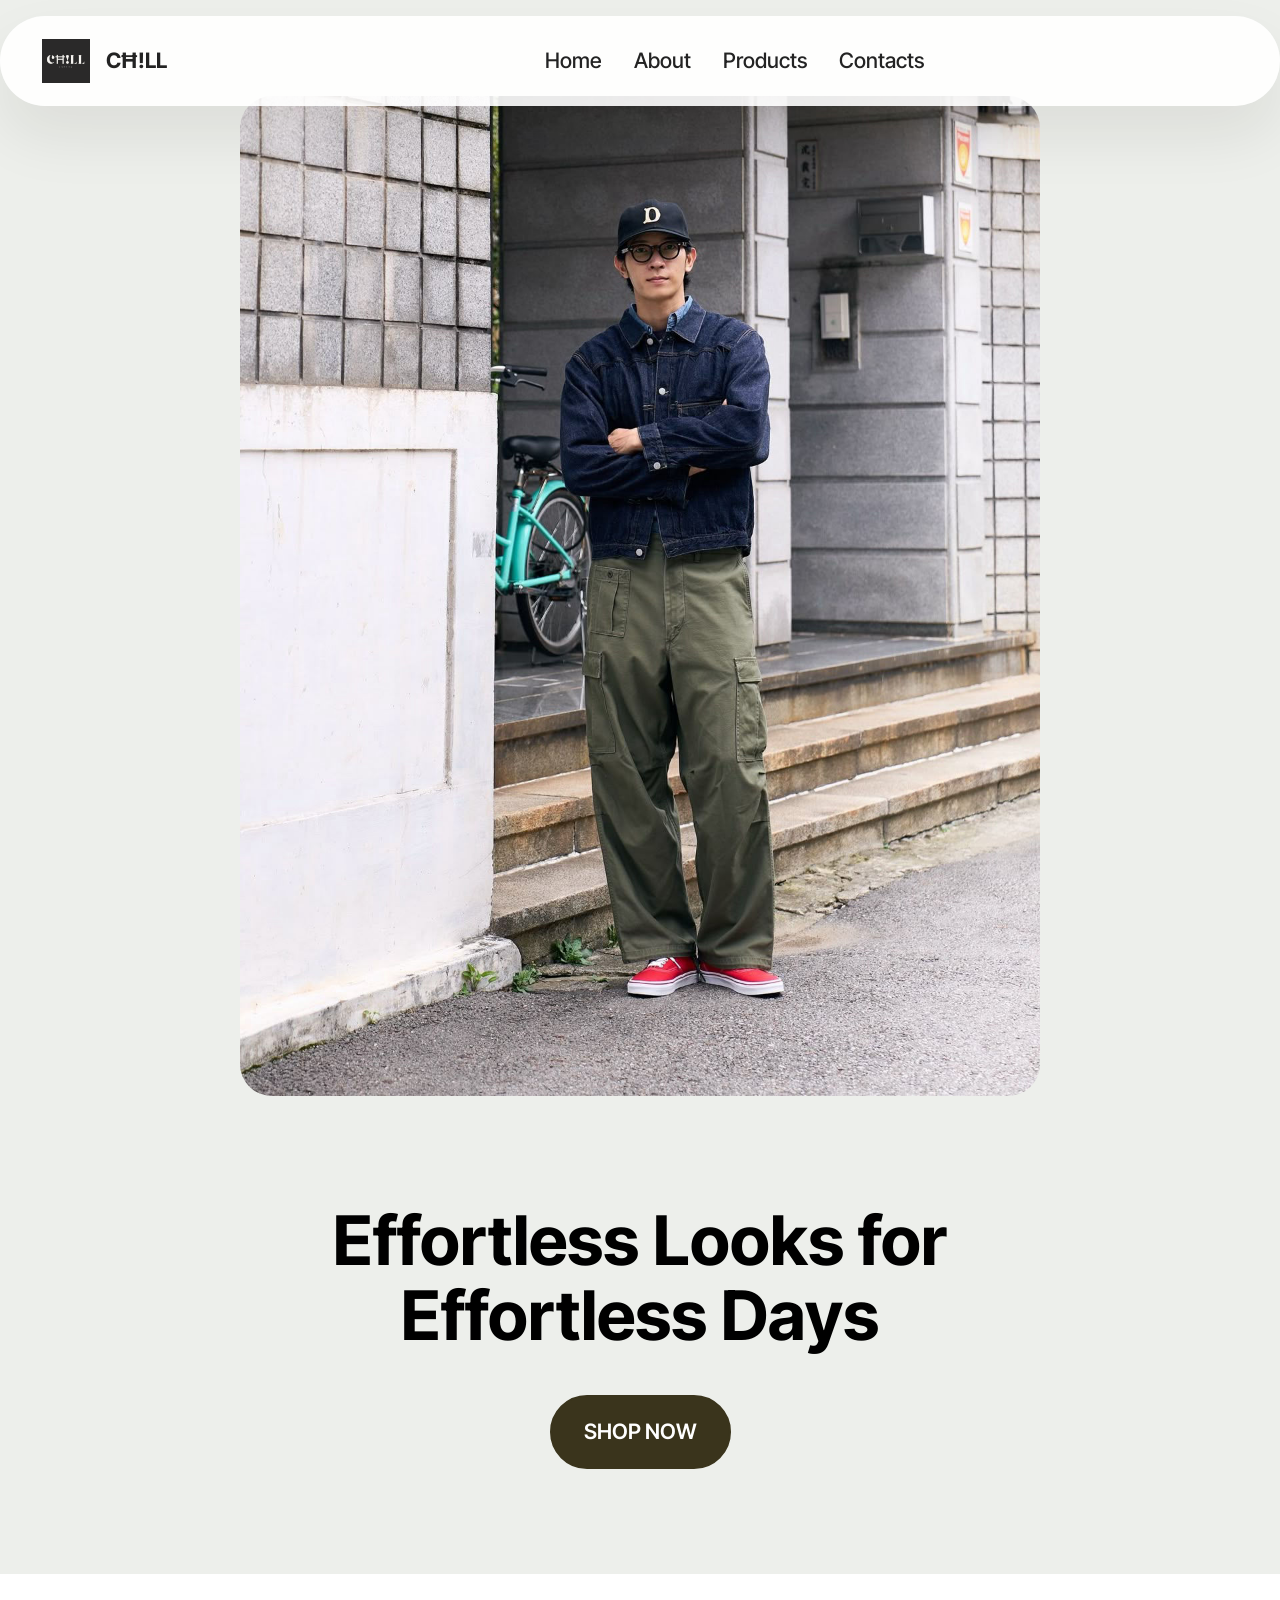
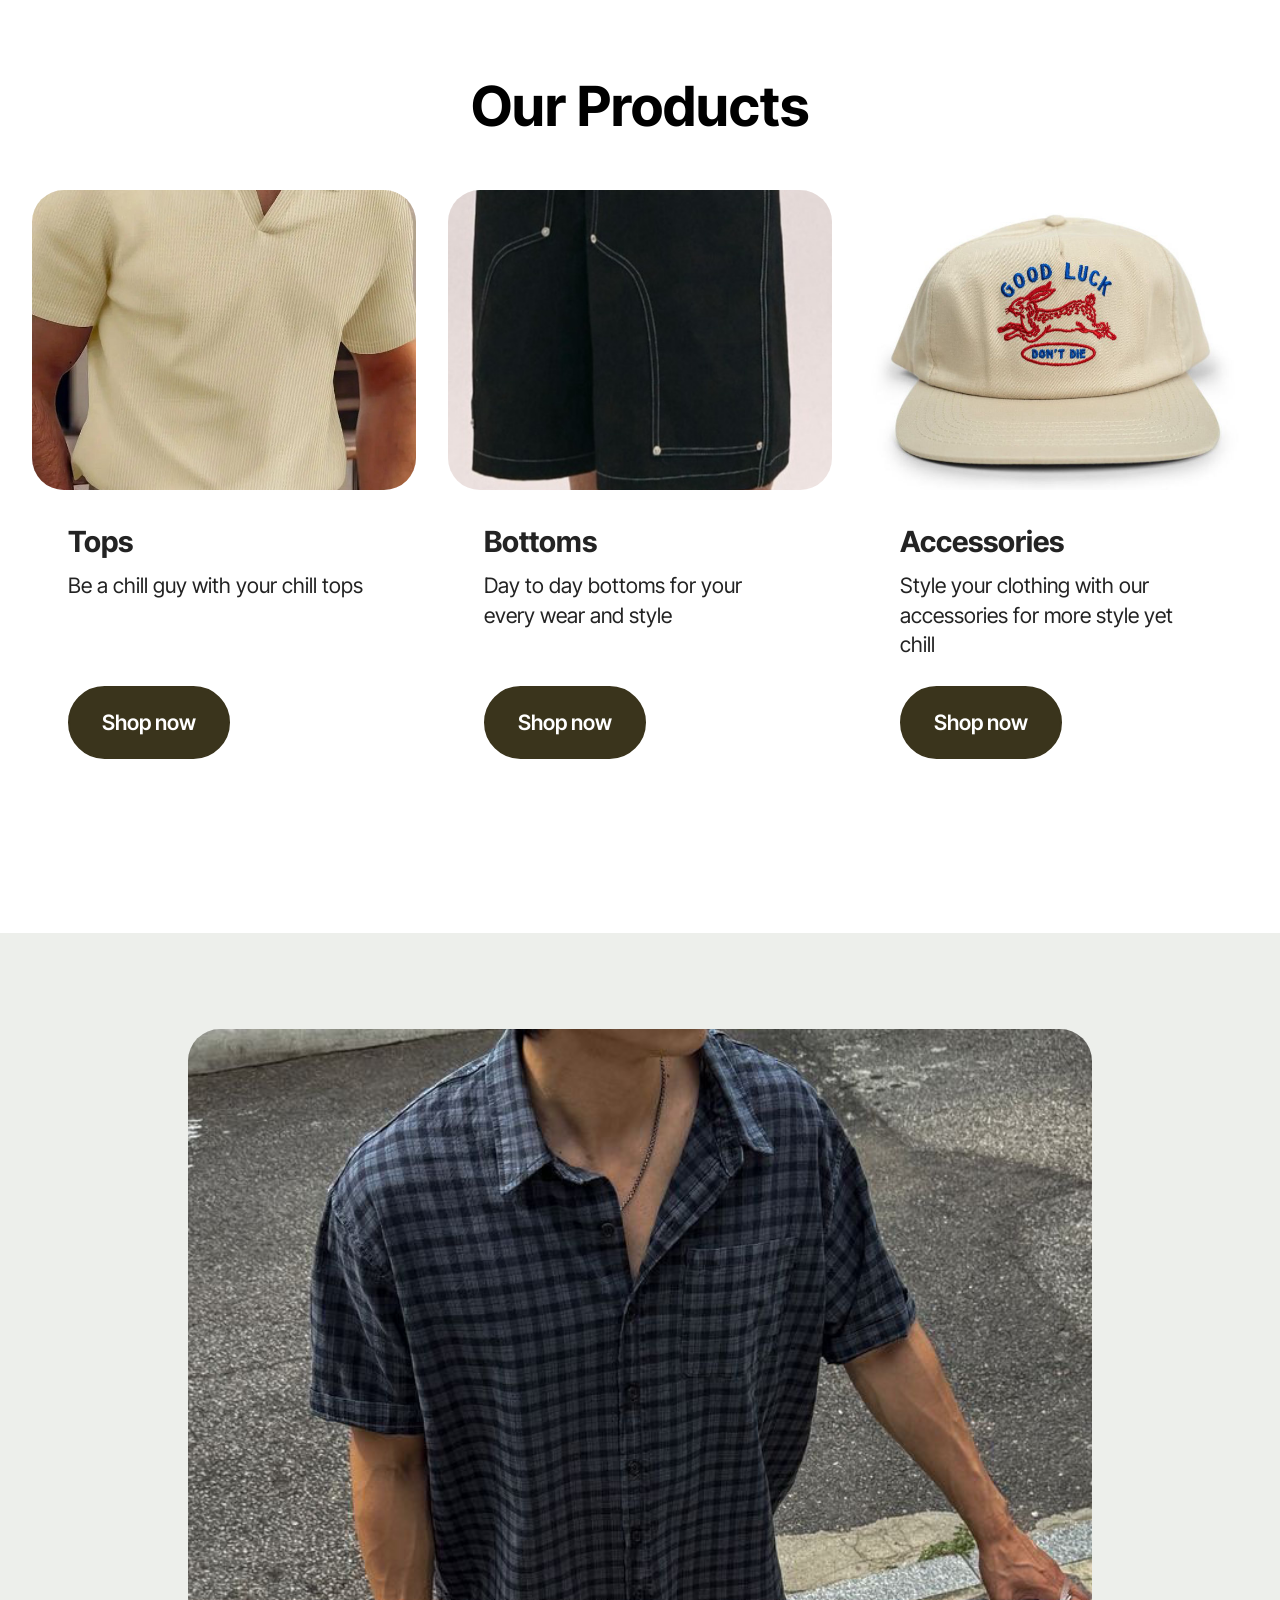
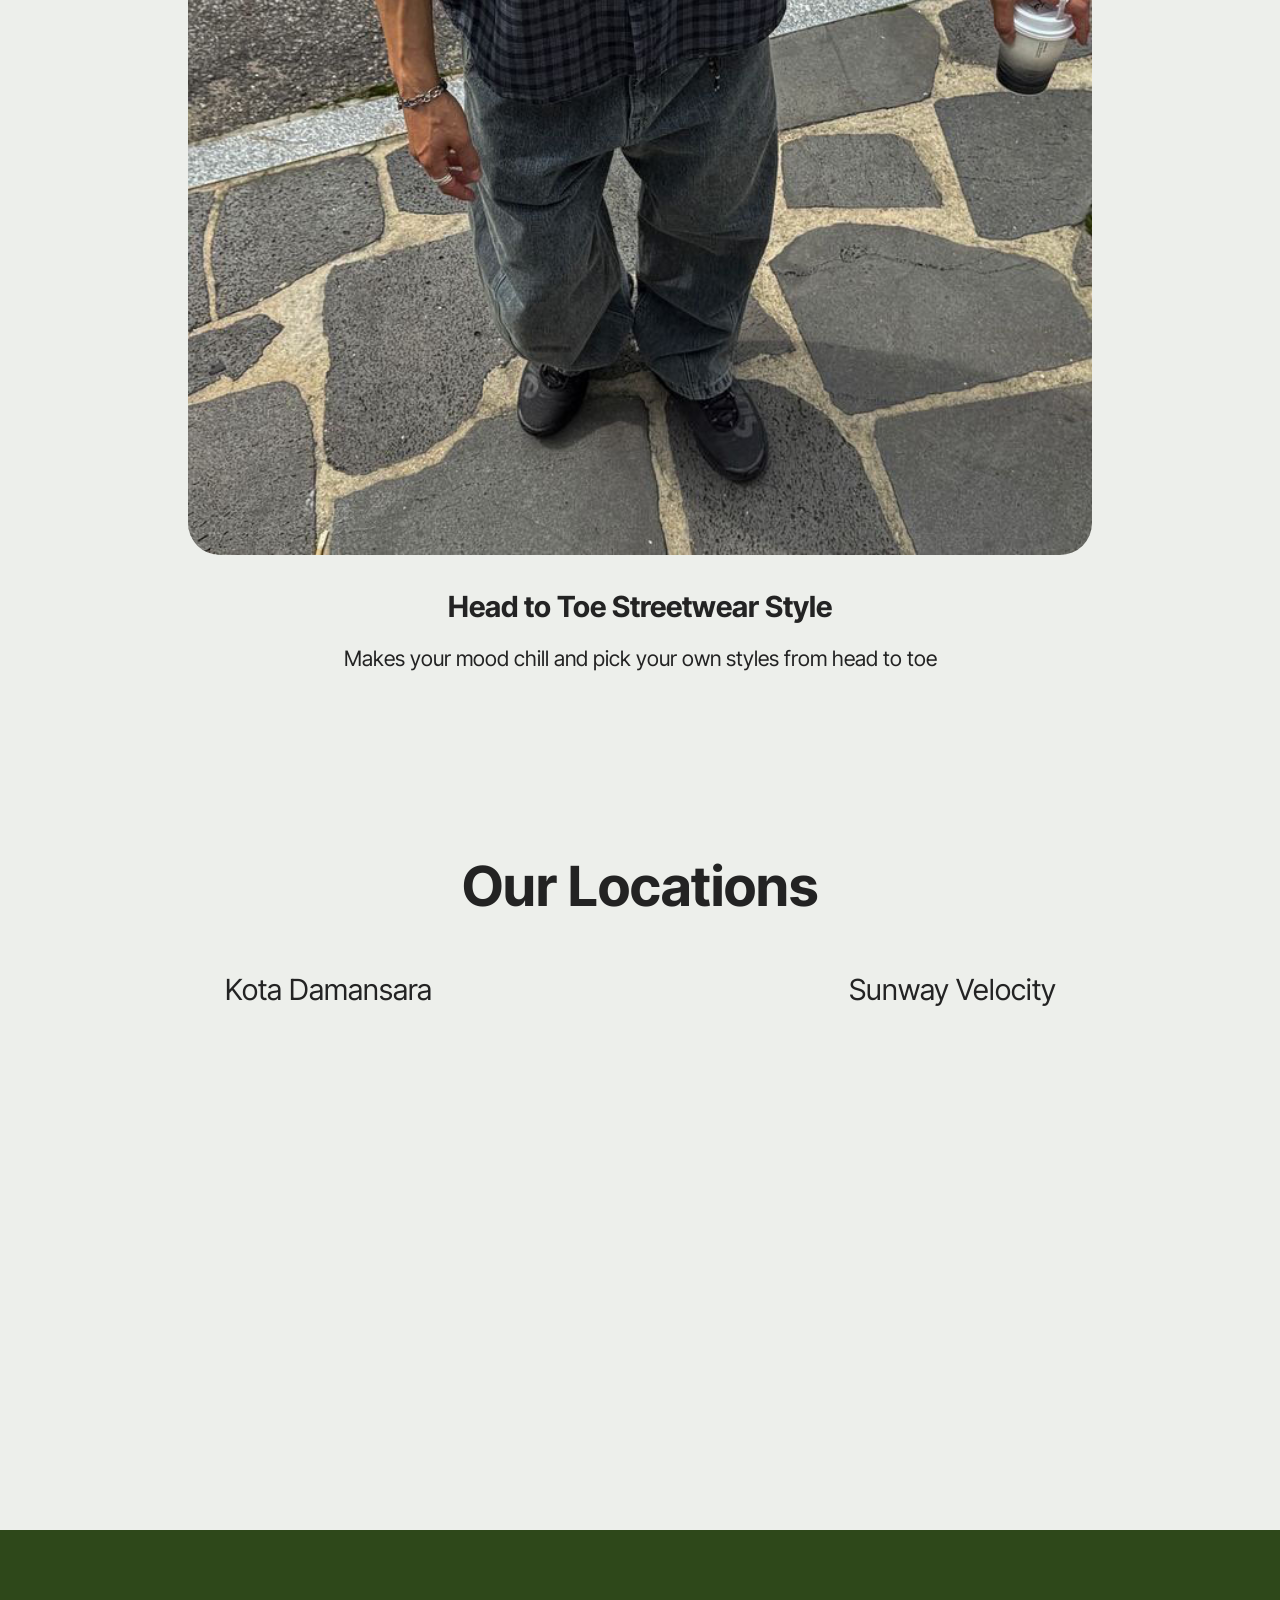
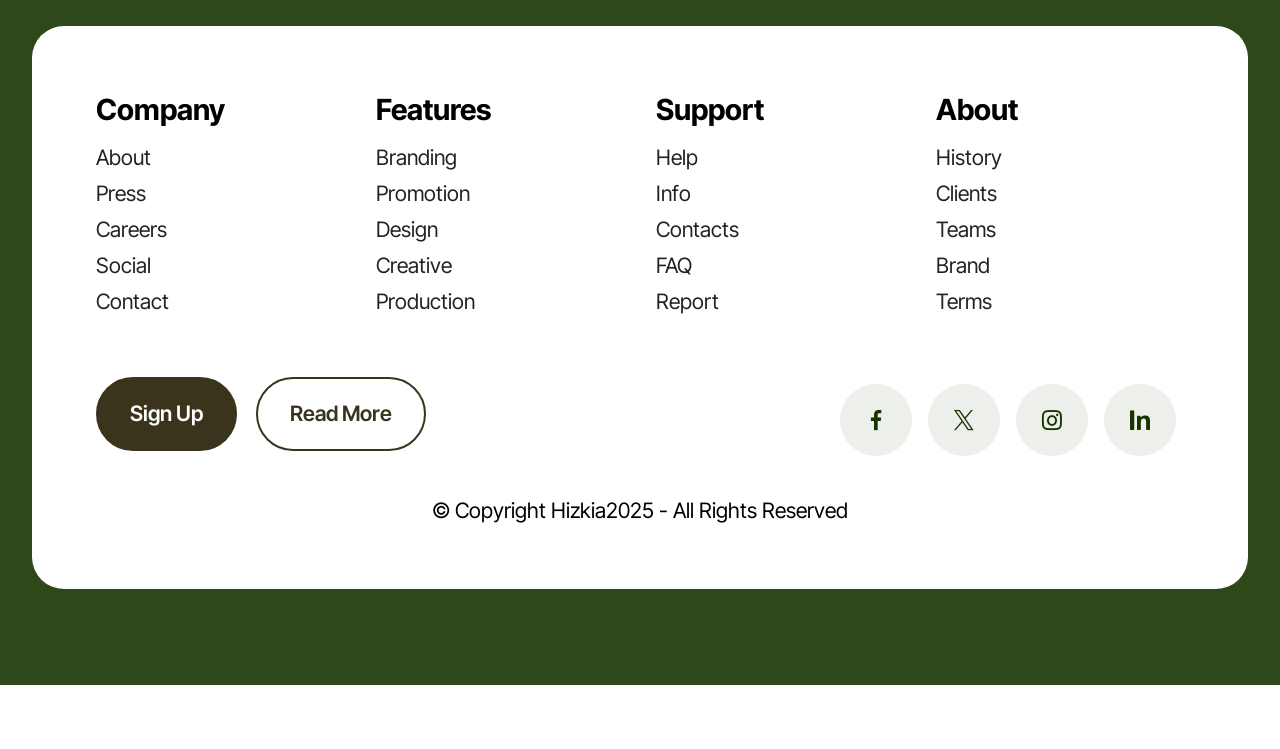
==== commit 441c5fb3: "create github pages" ====
--- a/index.html
+++ b/index.html
@@ -19,7 +19,7 @@
   <link rel="stylesheet" href="assets/theme/css/style.css">
   <link rel="preload" href="https://fonts.googleapis.com/css?family=Inter+Tight:100,200,300,400,500,600,700,800,900,100i,200i,300i,400i,500i,600i,700i,800i,900i&display=swap" as="style" onload="this.onload=null;this.rel='stylesheet'">
   <noscript><link rel="stylesheet" href="https://fonts.googleapis.com/css?family=Inter+Tight:100,200,300,400,500,600,700,800,900,100i,200i,300i,400i,500i,600i,700i,800i,900i&display=swap"></noscript>
-  <link rel="preload" as="style" href="assets/mobirise/css/mbr-additional.css?v=Yorp4t"><link rel="stylesheet" href="assets/mobirise/css/mbr-additional.css?v=Yorp4t" type="text/css">
+  <link rel="preload" as="style" href="assets/mobirise/css/mbr-additional.css?v=Ylhie8"><link rel="stylesheet" href="assets/mobirise/css/mbr-additional.css?v=Ylhie8" type="text/css">
 
   
   
@@ -274,12 +274,12 @@
 			</div>
 			<div class="col-12 mt-4">
 				<p class="mbr-text mb-0 mbr-fonts-style copyright align-center display-7">
-					© Copyright 2030 Mobirise - All Rights Reserved
+					© Copyright Hizkia2025 - All Rights Reserved
 				</p>
 			</div>
 		</div>
 	</div>
-</section><section class="display-7" style="padding: 0;align-items: center;justify-content: center;flex-wrap: wrap;    align-content: center;display: flex;position: relative;height: 4rem;"><a href="https://mobiri.se/4250565" style="flex: 1 1;height: 4rem;position: absolute;width: 100%;z-index: 1;"><img alt="" style="height: 4rem;" src="[data-uri]"></a><p style="margin: 0;text-align: center;" class="display-7">&#8204;</p><a style="z-index:1" href="https://mobirise.com"> Website Building Software</a></section><script src="assets/bootstrap/js/bootstrap.bundle.min.js"></script>  <script src="assets/smoothscroll/smooth-scroll.js"></script>  <script src="assets/ytplayer/index.js"></script>  <script src="assets/dropdown/js/navbar-dropdown.js"></script>  <script src="assets/theme/js/script.js"></script>  
+</section><section class="display-7" style="padding: 0;align-items: center;justify-content: center;flex-wrap: wrap;    align-content: center;display: flex;position: relative;height: 4rem;"><a href="https://mobiri.se/4250565" style="flex: 1 1;height: 4rem;position: absolute;width: 100%;z-index: 1;"><img alt="" style="height: 4rem;" src="[data-uri]"></a><p style="margin: 0;text-align: center;" class="display-7">&#8204;</p><a style="z-index:1" href="https://mobirise.com/builder/ai-website-maker.html">Best AI Website Maker</a></section><script src="assets/bootstrap/js/bootstrap.bundle.min.js"></script>  <script src="assets/smoothscroll/smooth-scroll.js"></script>  <script src="assets/ytplayer/index.js"></script>  <script src="assets/dropdown/js/navbar-dropdown.js"></script>  <script src="assets/theme/js/script.js"></script>  
   
   
   <input name="animation" type="hidden">
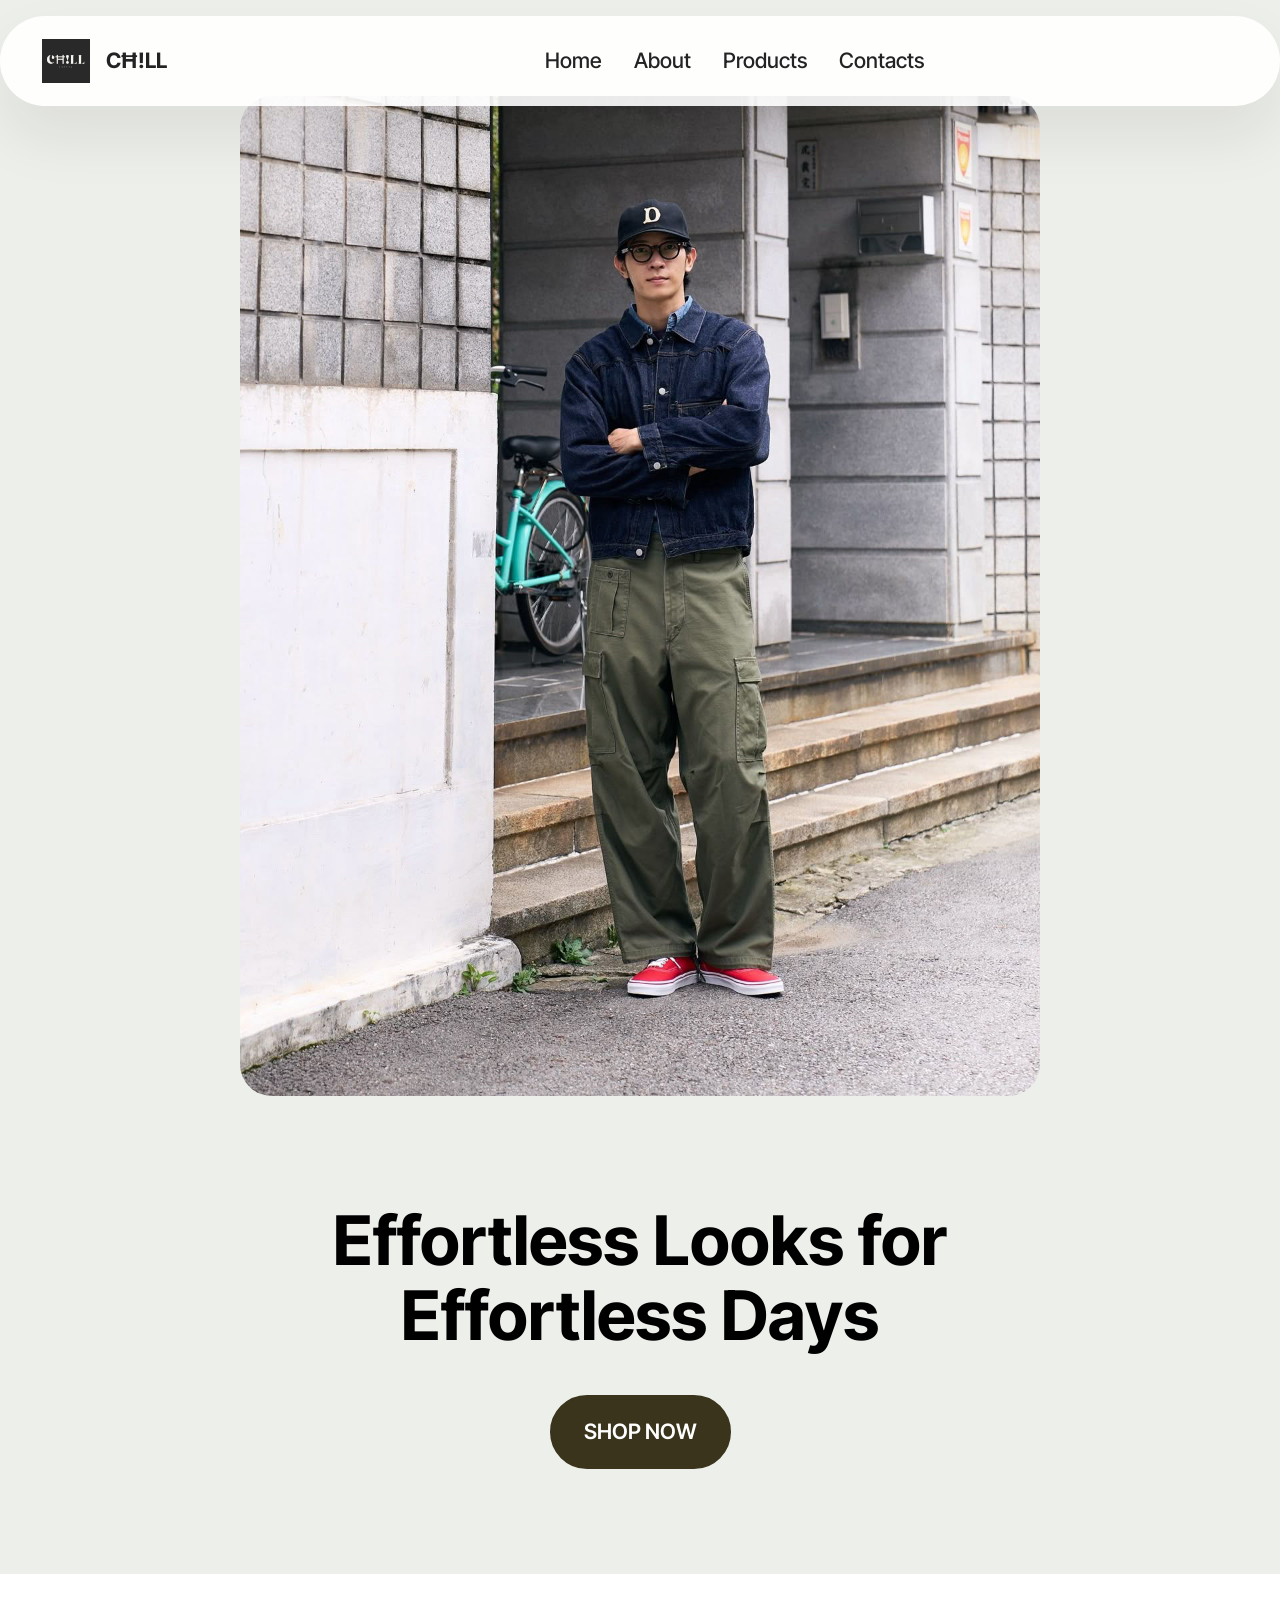
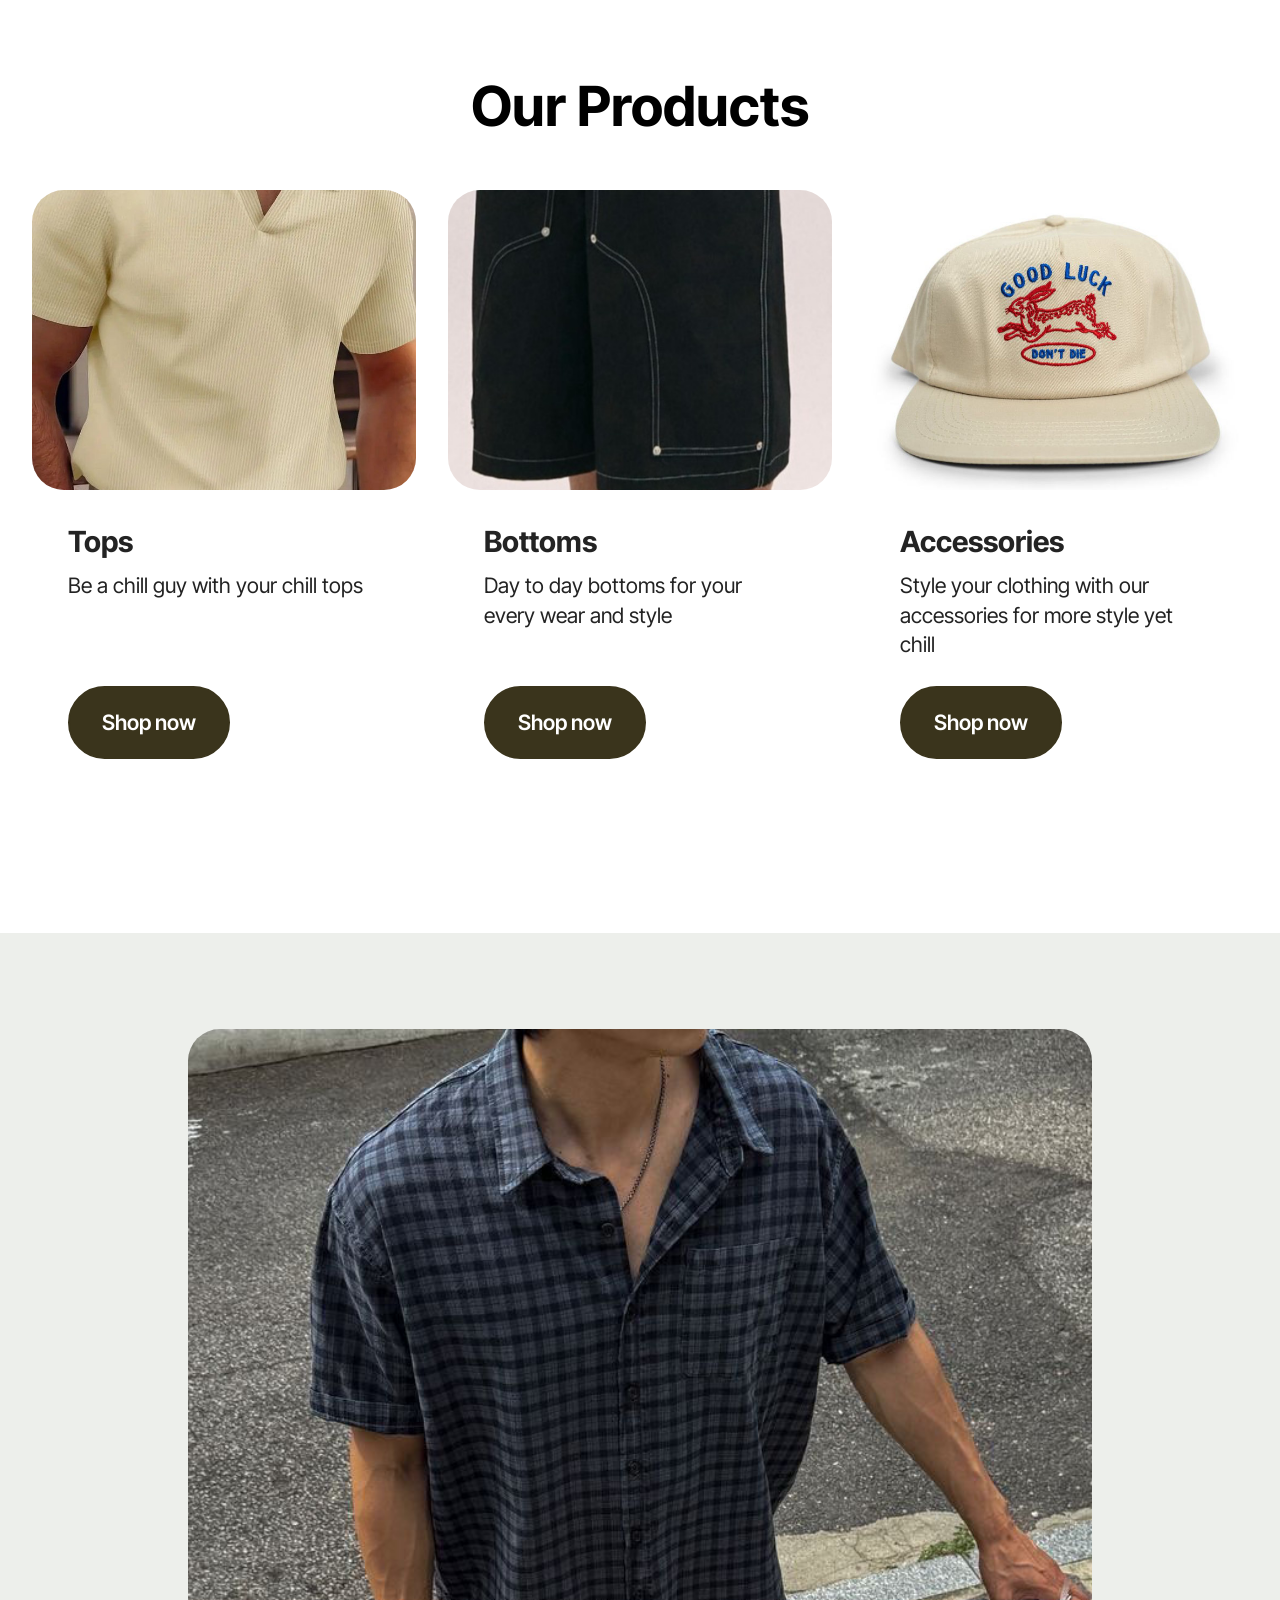
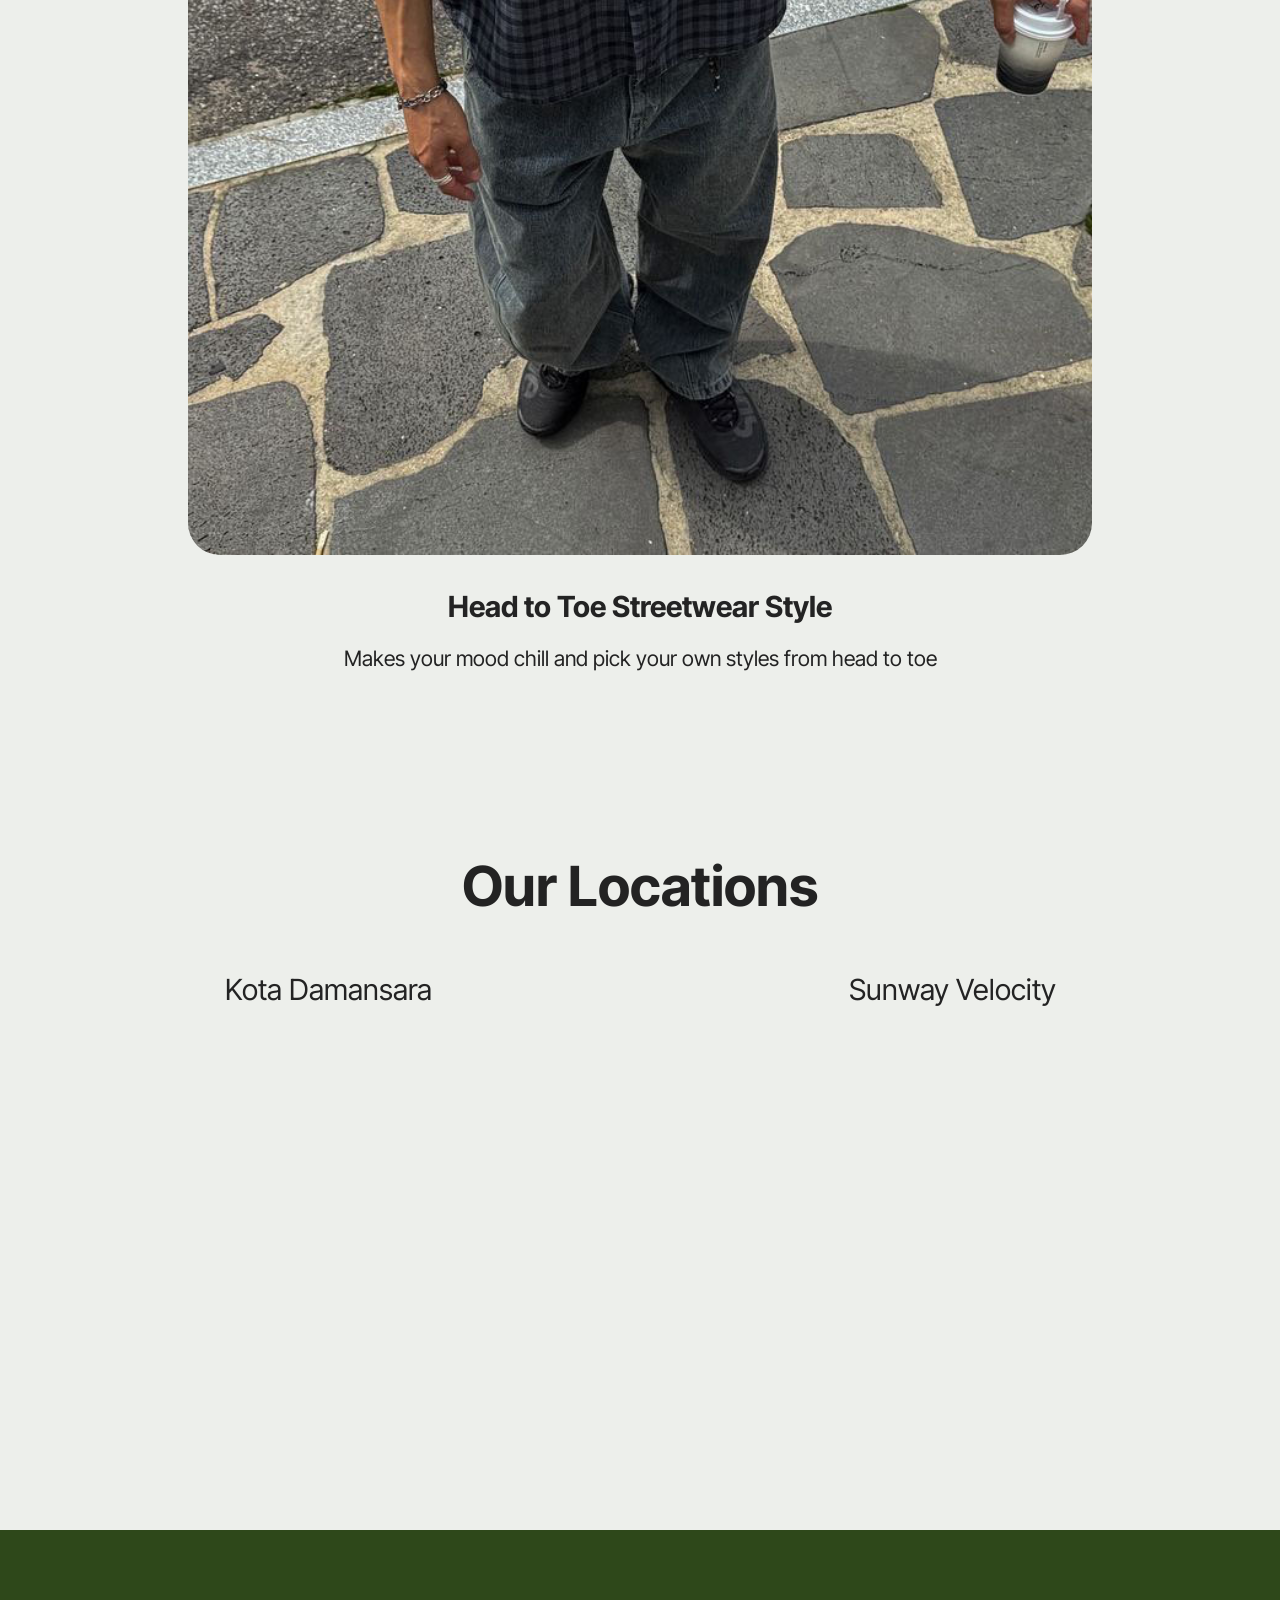
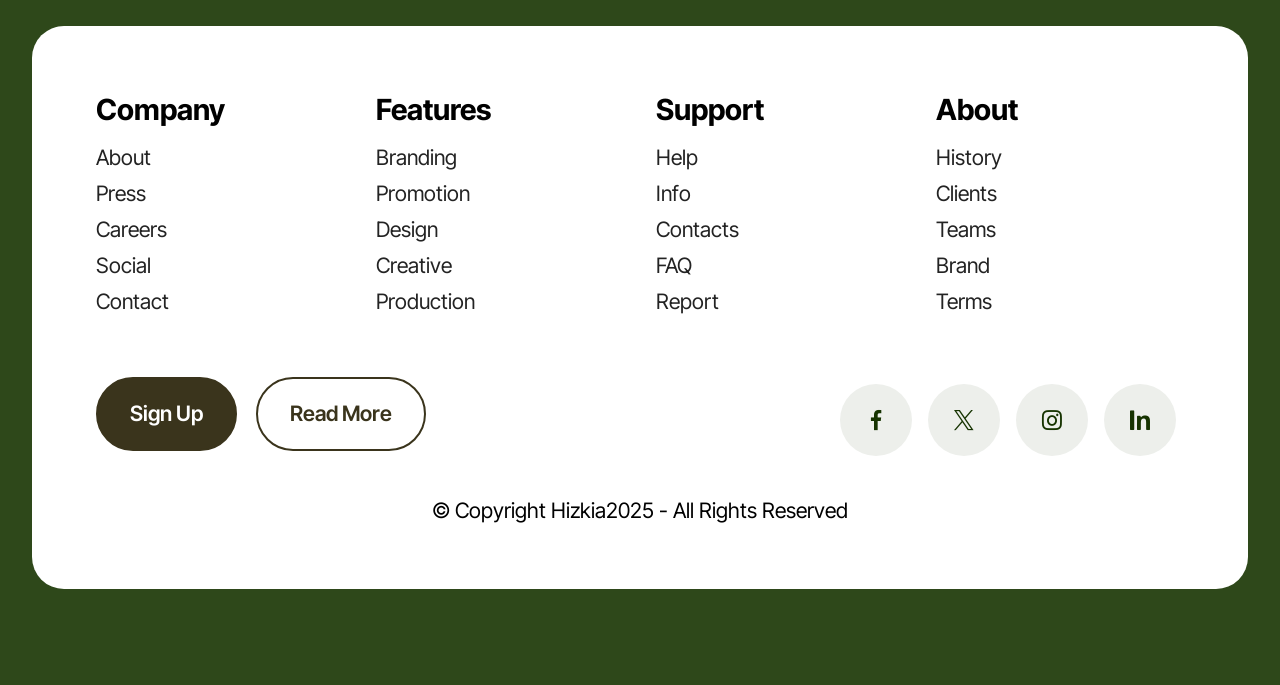
==== commit 351f3044: "Update index.html" ====
--- a/index.html
+++ b/index.html
@@ -19,7 +19,7 @@
   <link rel="stylesheet" href="assets/theme/css/style.css">
   <link rel="preload" href="https://fonts.googleapis.com/css?family=Inter+Tight:100,200,300,400,500,600,700,800,900,100i,200i,300i,400i,500i,600i,700i,800i,900i&display=swap" as="style" onload="this.onload=null;this.rel='stylesheet'">
   <noscript><link rel="stylesheet" href="https://fonts.googleapis.com/css?family=Inter+Tight:100,200,300,400,500,600,700,800,900,100i,200i,300i,400i,500i,600i,700i,800i,900i&display=swap"></noscript>
-  <link rel="preload" as="style" href="assets/mobirise/css/mbr-additional.css?v=Ylhie8"><link rel="stylesheet" href="assets/mobirise/css/mbr-additional.css?v=Ylhie8" type="text/css">
+  <link rel="preload" as="style" href="assets/mobirise/css/mbr-additional.css?v=uSJkrs"><link rel="stylesheet" href="assets/mobirise/css/mbr-additional.css?v=uSJkrs" type="text/css">
 
   
   
@@ -279,9 +279,9 @@
 			</div>
 		</div>
 	</div>
-</section><section class="display-7" style="padding: 0;align-items: center;justify-content: center;flex-wrap: wrap;    align-content: center;display: flex;position: relative;height: 4rem;"><a href="https://mobiri.se/4250565" style="flex: 1 1;height: 4rem;position: absolute;width: 100%;z-index: 1;"><img alt="" style="height: 4rem;" src="[data-uri]"></a><p style="margin: 0;text-align: center;" class="display-7">&#8204;</p><a style="z-index:1" href="https://mobirise.com/builder/ai-website-maker.html">Best AI Website Maker</a></section><script src="assets/bootstrap/js/bootstrap.bundle.min.js"></script>  <script src="assets/smoothscroll/smooth-scroll.js"></script>  <script src="assets/ytplayer/index.js"></script>  <script src="assets/dropdown/js/navbar-dropdown.js"></script>  <script src="assets/theme/js/script.js"></script>  
+</section>
   
   
   <input name="animation" type="hidden">
   </body>
-</html>+</html>
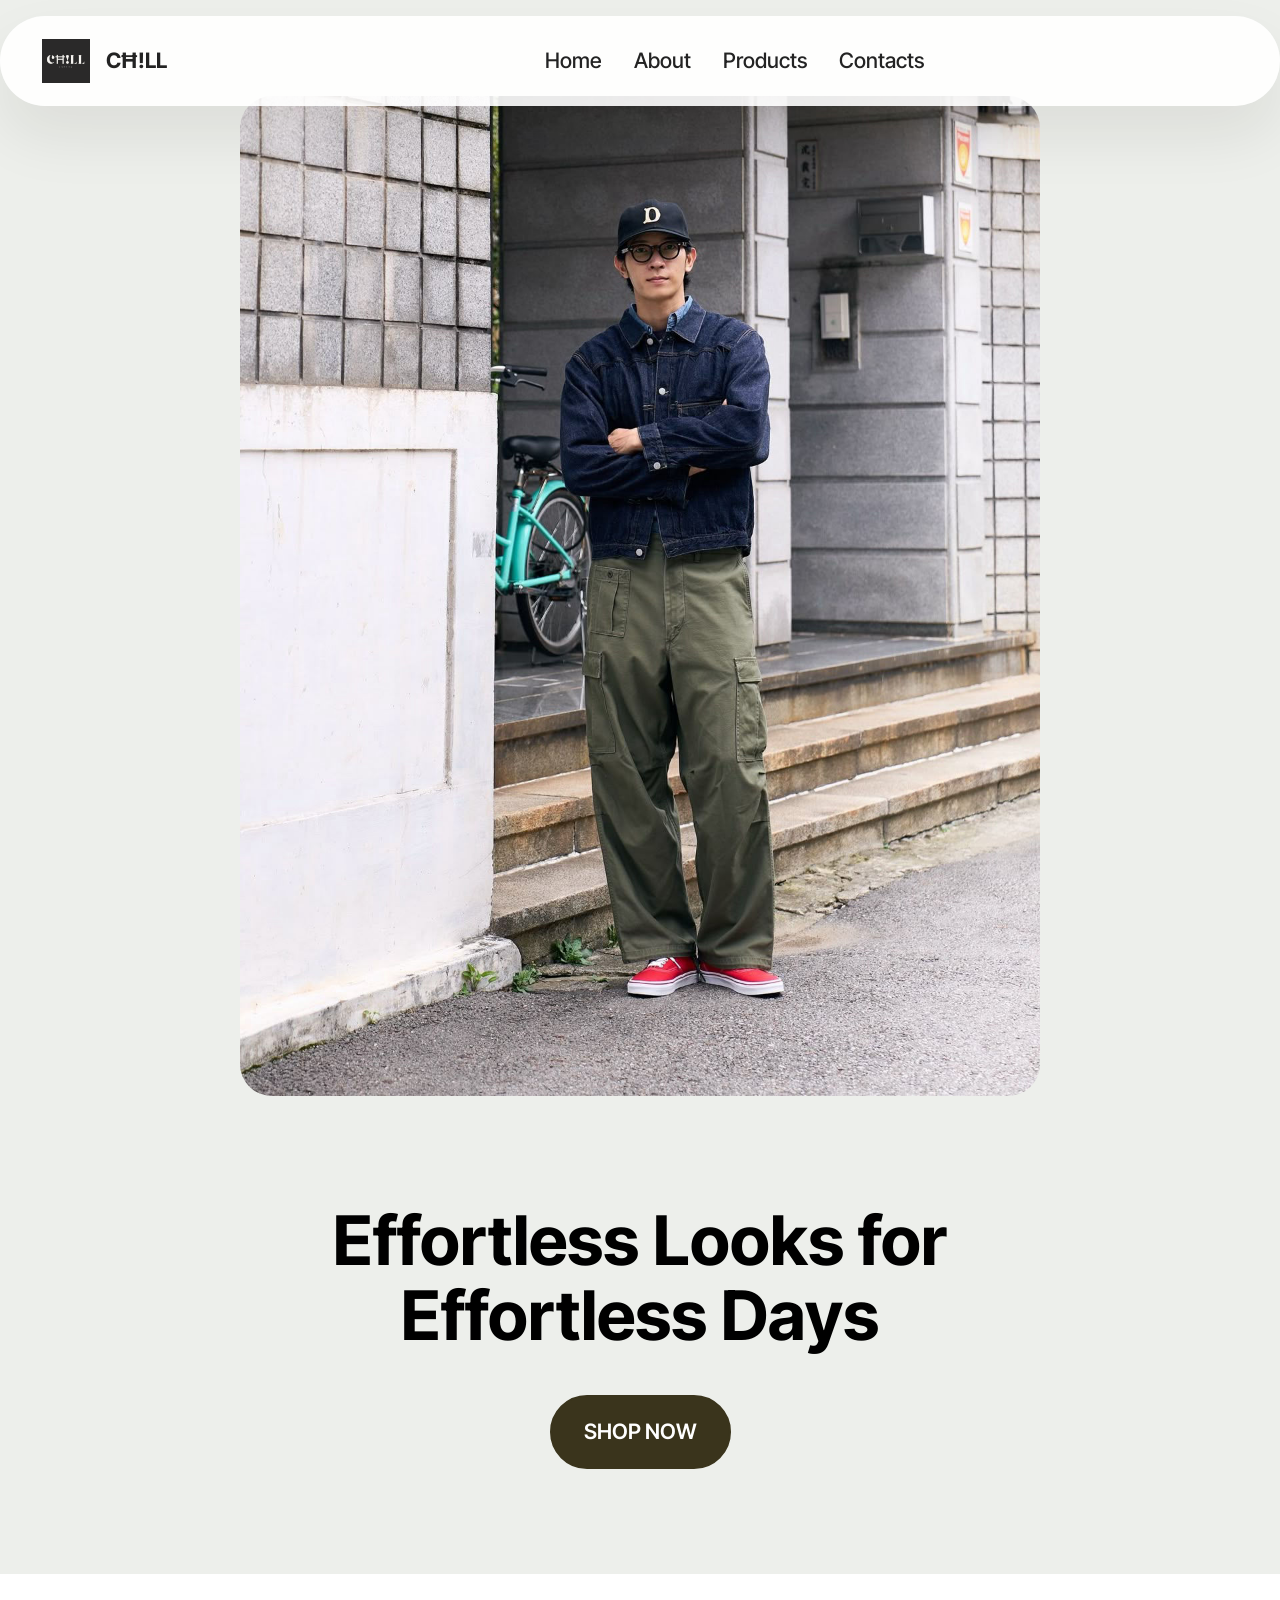
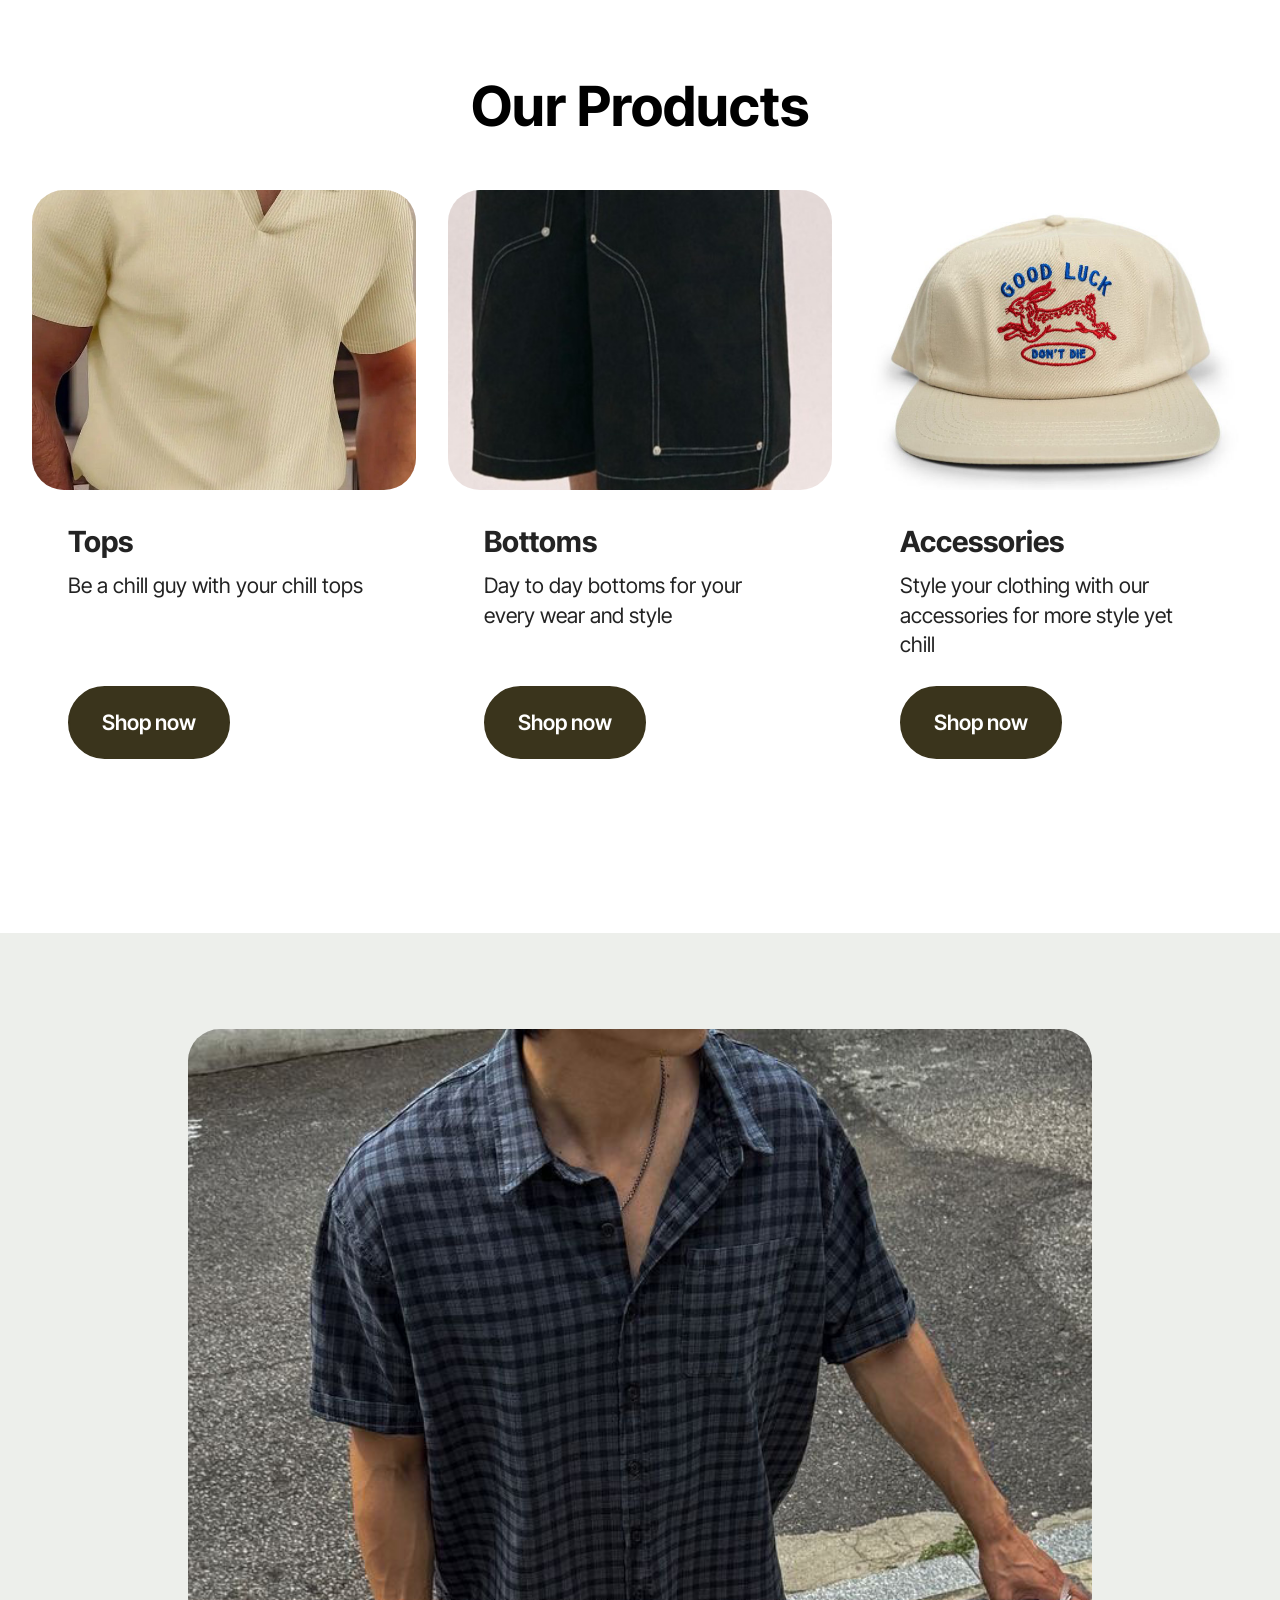
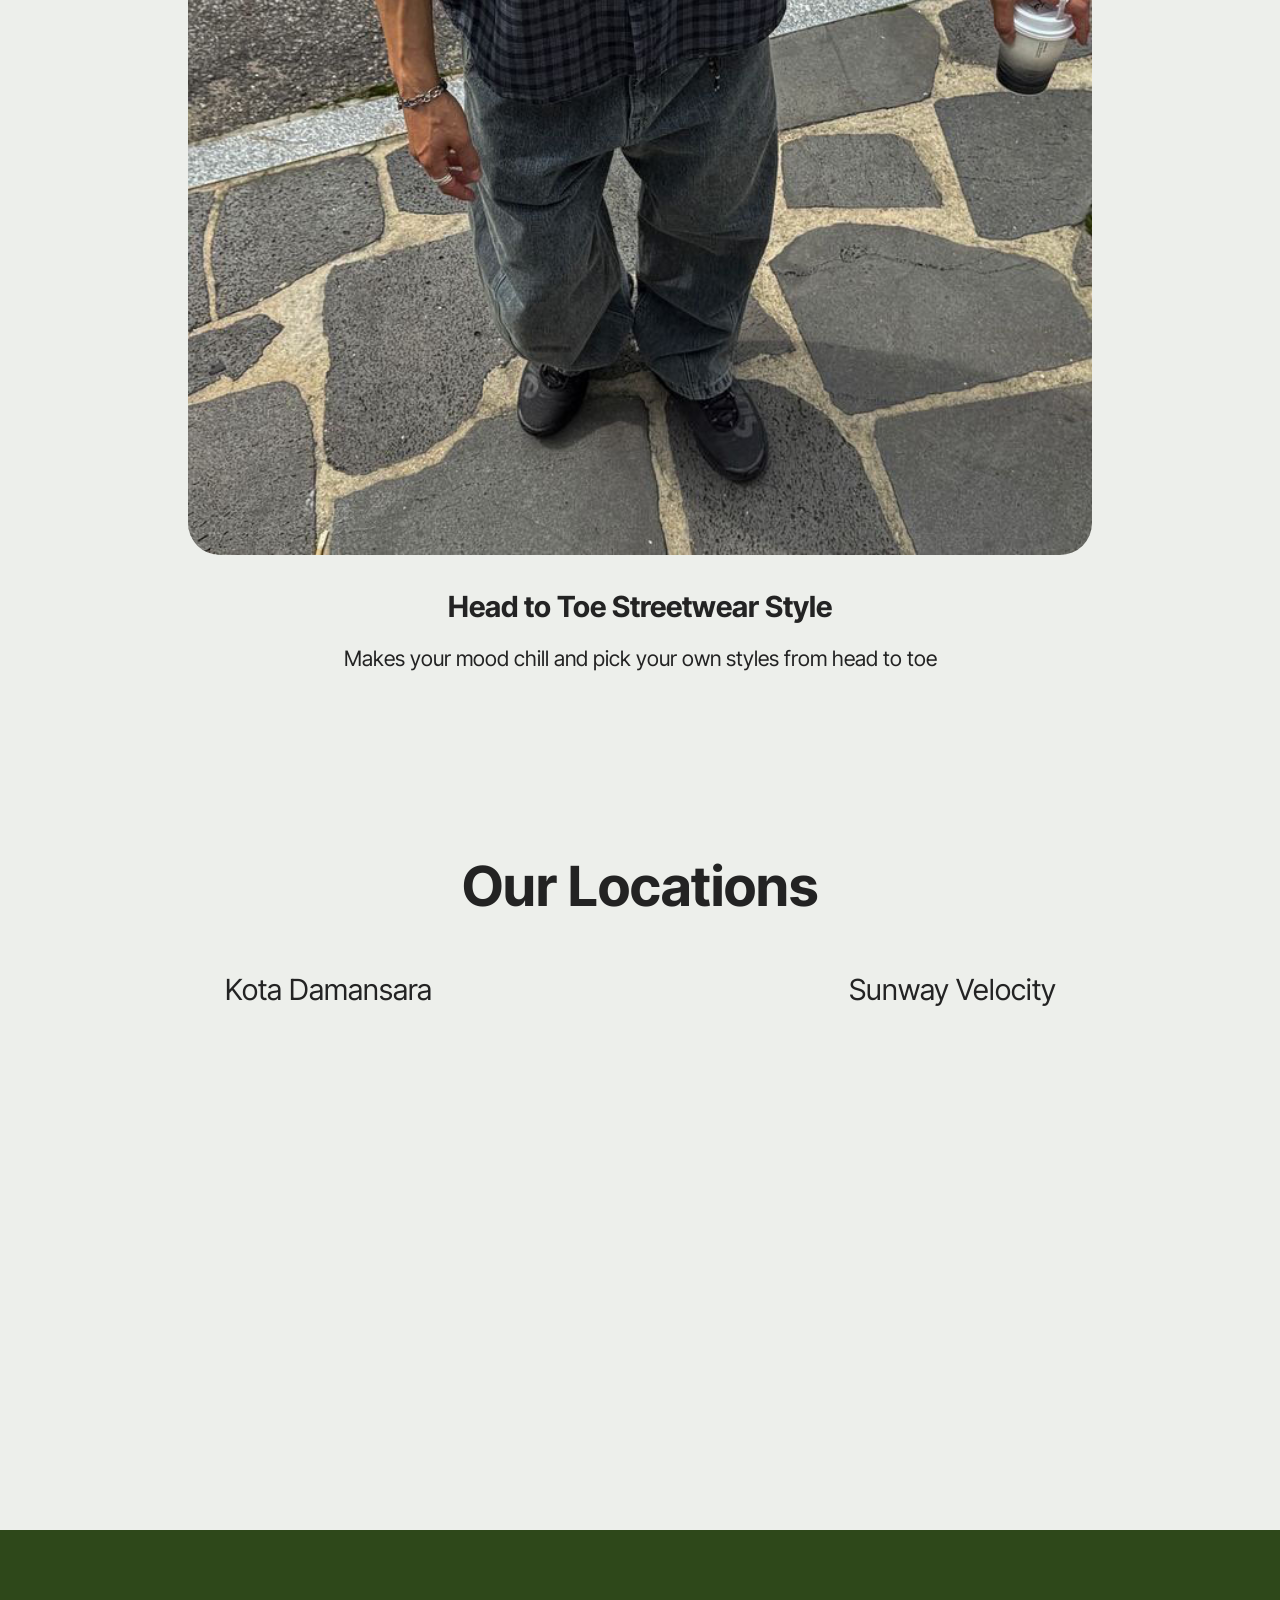
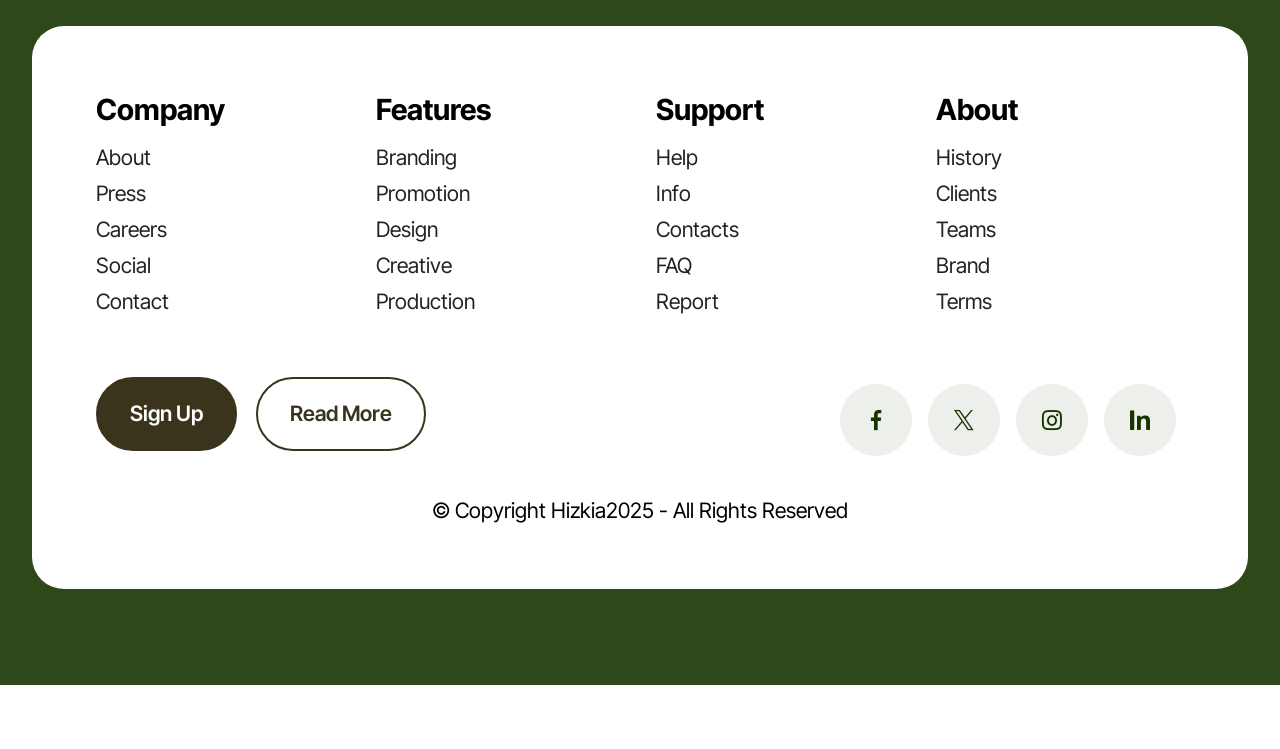
==== commit 7305bfae: "create github pages" ====
--- a/index.html
+++ b/index.html
@@ -19,7 +19,7 @@
   <link rel="stylesheet" href="assets/theme/css/style.css">
   <link rel="preload" href="https://fonts.googleapis.com/css?family=Inter+Tight:100,200,300,400,500,600,700,800,900,100i,200i,300i,400i,500i,600i,700i,800i,900i&display=swap" as="style" onload="this.onload=null;this.rel='stylesheet'">
   <noscript><link rel="stylesheet" href="https://fonts.googleapis.com/css?family=Inter+Tight:100,200,300,400,500,600,700,800,900,100i,200i,300i,400i,500i,600i,700i,800i,900i&display=swap"></noscript>
-  <link rel="preload" as="style" href="assets/mobirise/css/mbr-additional.css?v=uSJkrs"><link rel="stylesheet" href="assets/mobirise/css/mbr-additional.css?v=uSJkrs" type="text/css">
+  <link rel="preload" as="style" href="assets/mobirise/css/mbr-additional.css?v=8Hcj3f"><link rel="stylesheet" href="assets/mobirise/css/mbr-additional.css?v=8Hcj3f" type="text/css">
 
   
   
@@ -279,9 +279,9 @@
 			</div>
 		</div>
 	</div>
-</section>
+</section><section class="display-7" style="padding: 0;align-items: center;justify-content: center;flex-wrap: wrap;    align-content: center;display: flex;position: relative;height: 4rem;"><a href="https://mobiri.se/4250565" style="flex: 1 1;height: 4rem;position: absolute;width: 100%;z-index: 1;"><img alt="" style="height: 4rem;" src="[data-uri]"></a><p style="margin: 0;text-align: center;" class="display-7">&#8204;</p><a style="z-index:1" href="https://mobirise.com/builder/ai-website-creator.html">Best AI Website Creator</a></section><script src="assets/bootstrap/js/bootstrap.bundle.min.js"></script>  <script src="assets/smoothscroll/smooth-scroll.js"></script>  <script src="assets/ytplayer/index.js"></script>  <script src="assets/dropdown/js/navbar-dropdown.js"></script>  <script src="assets/theme/js/script.js"></script>  
   
   
   <input name="animation" type="hidden">
   </body>
-</html>
+</html>
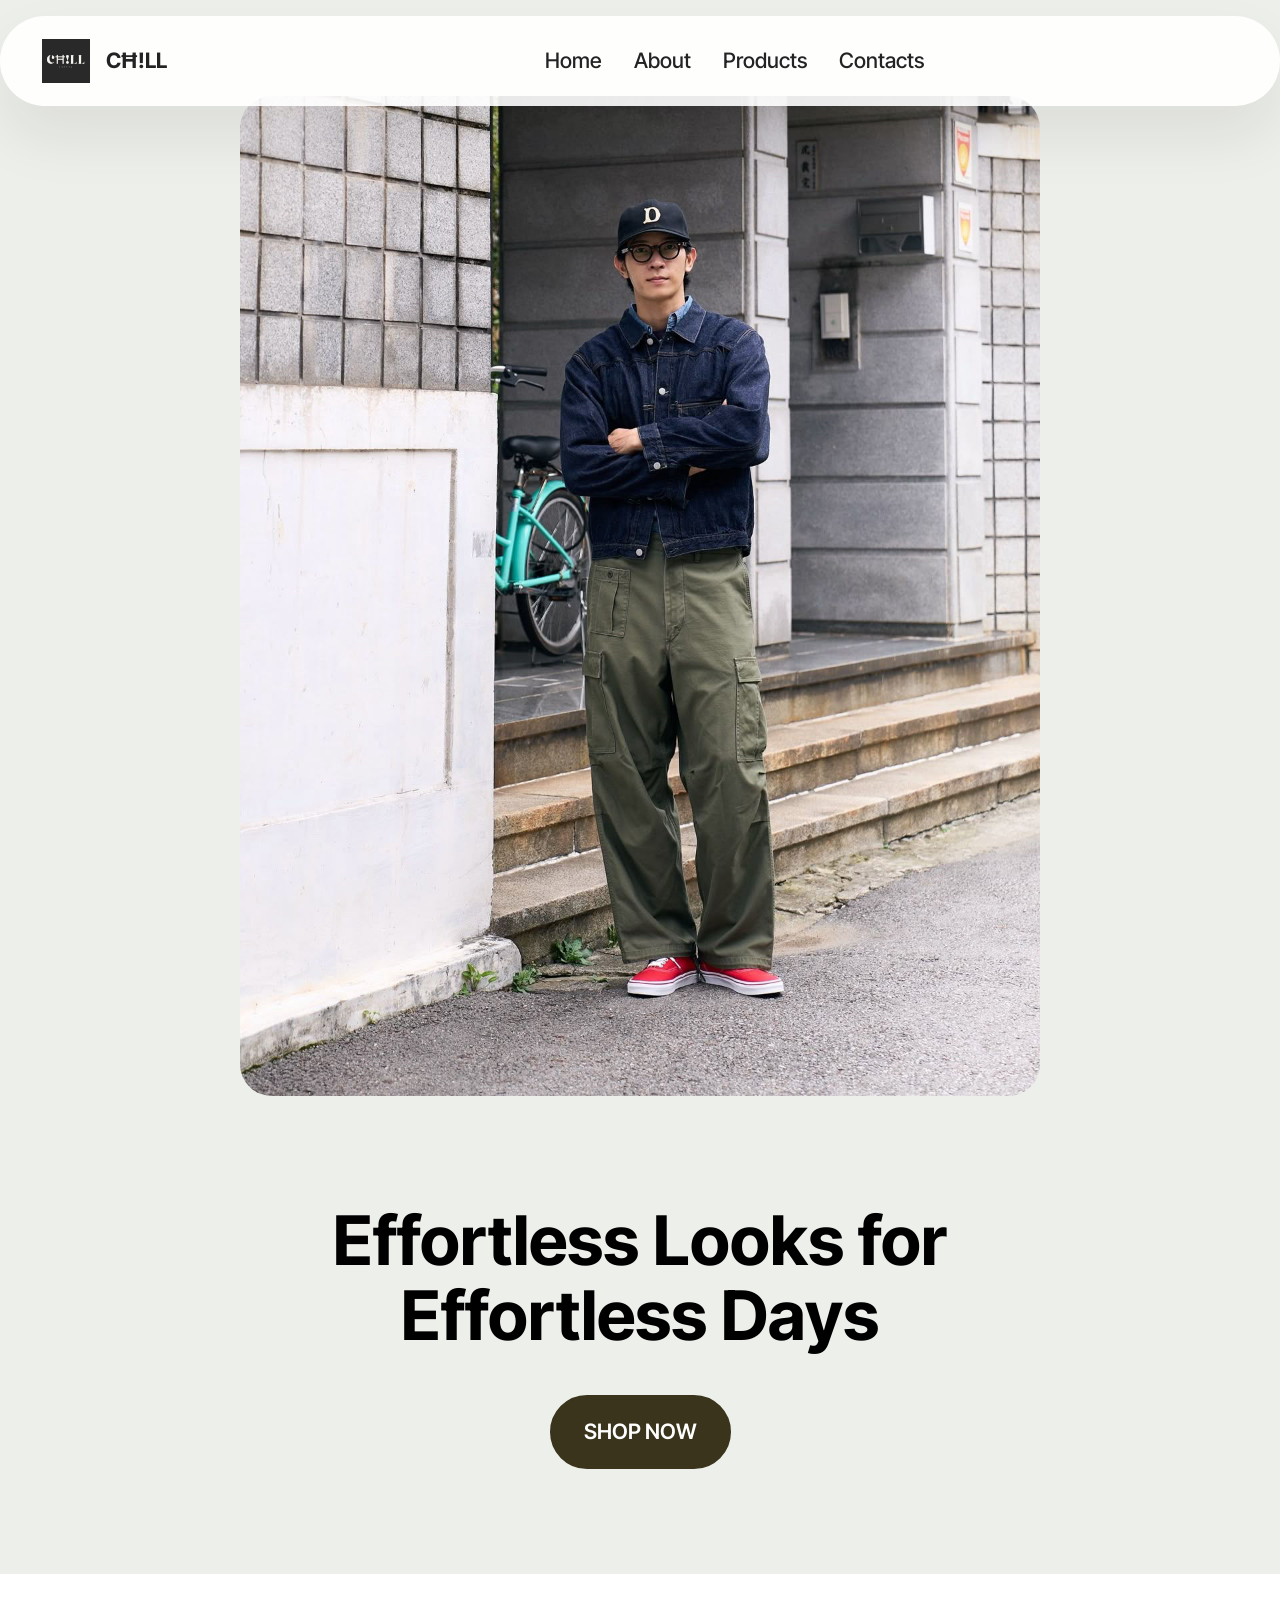
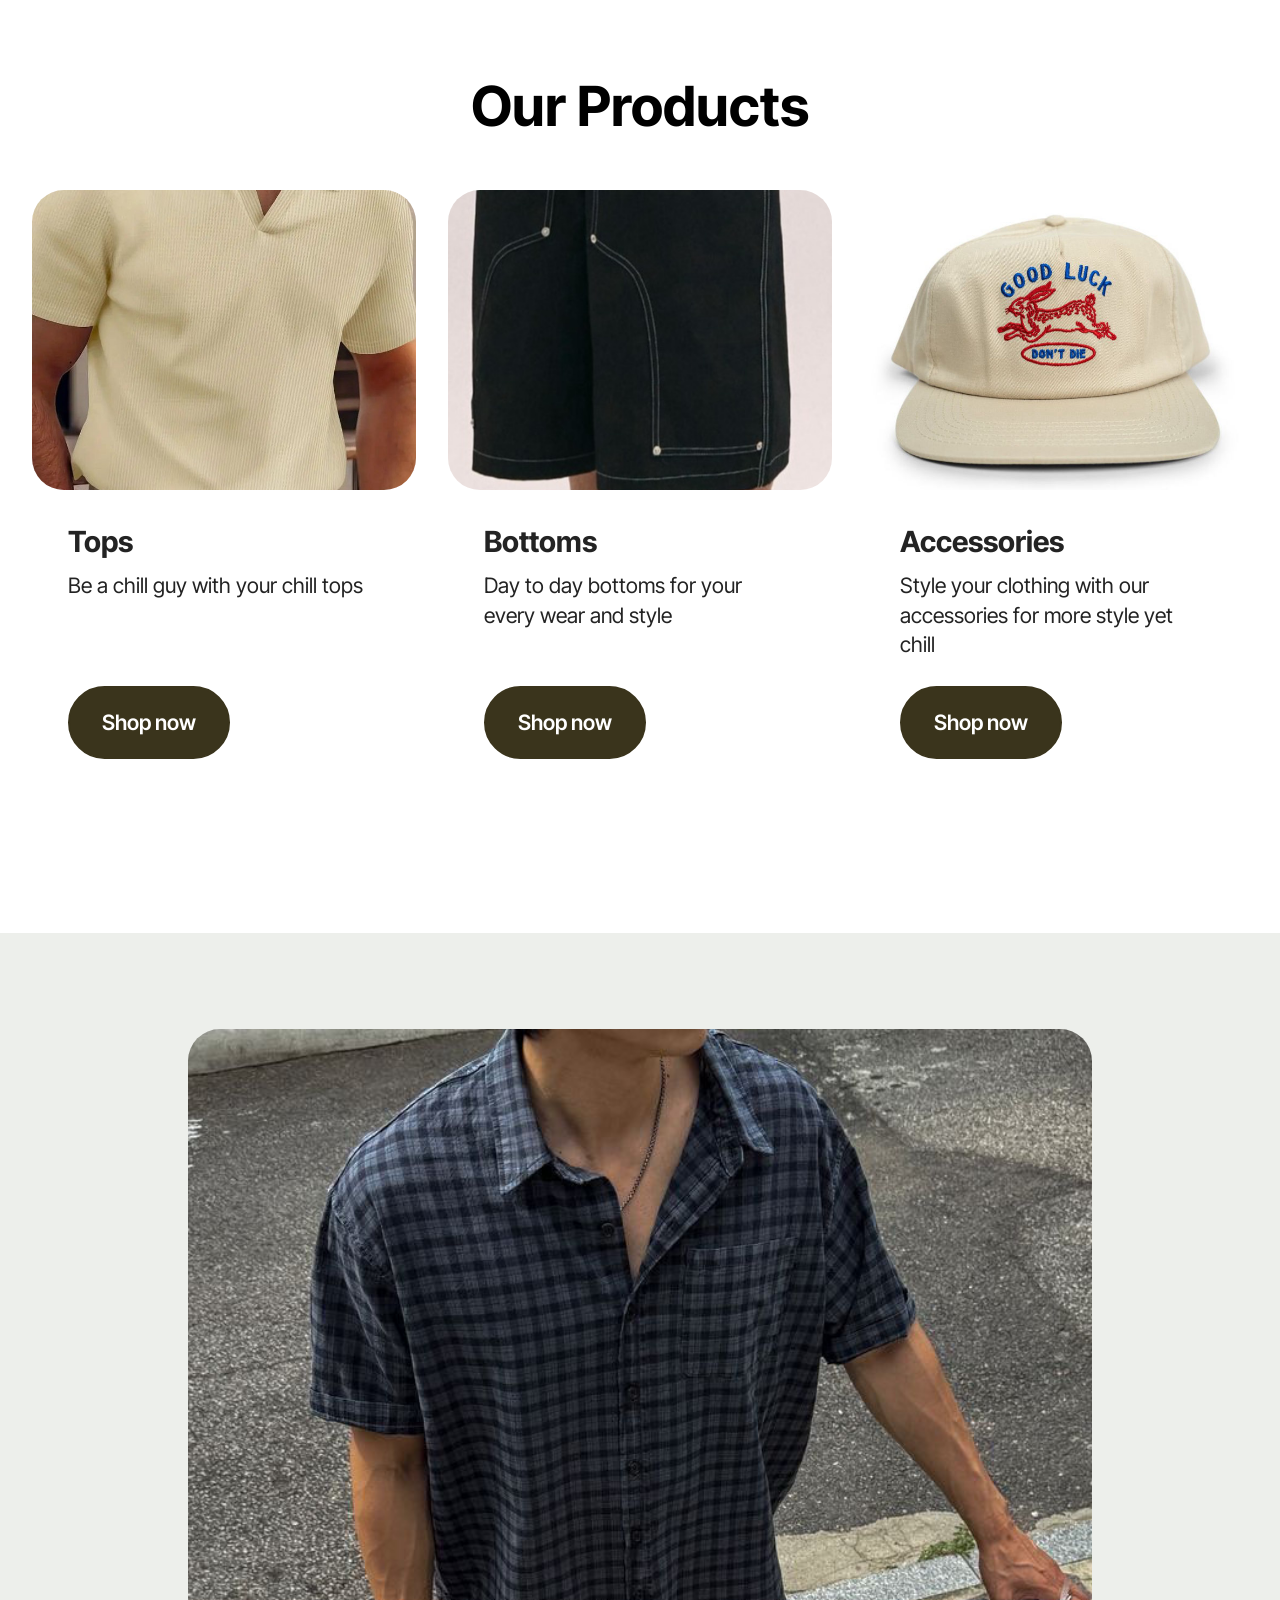
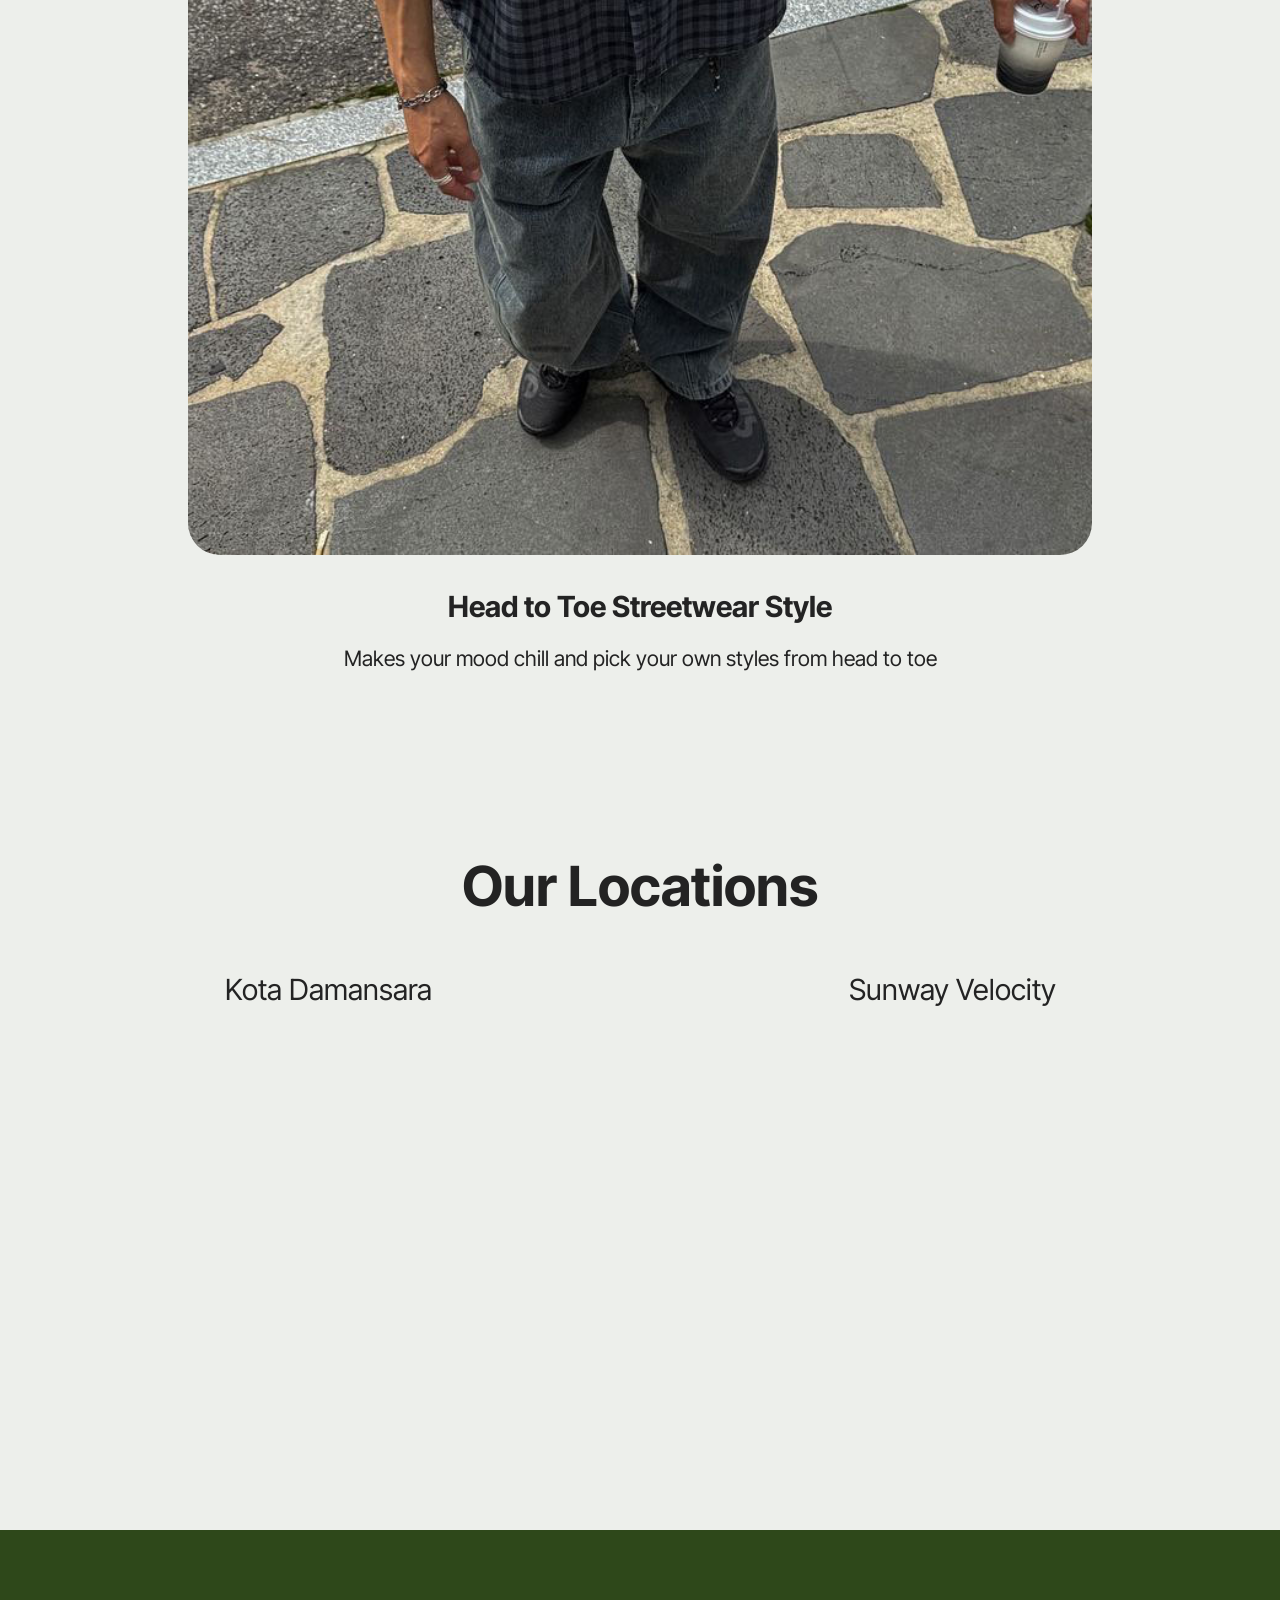
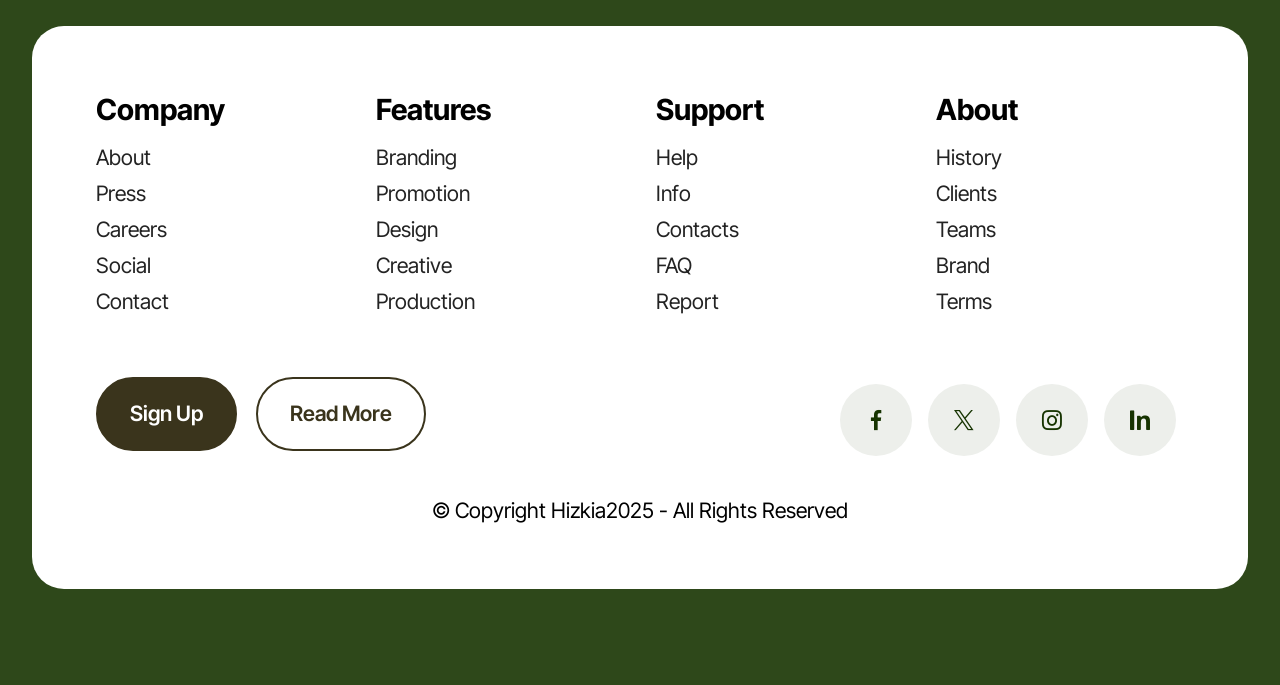
==== commit d284db20: "Update index.html" ====
--- a/index.html
+++ b/index.html
@@ -279,9 +279,9 @@
 			</div>
 		</div>
 	</div>
-</section><section class="display-7" style="padding: 0;align-items: center;justify-content: center;flex-wrap: wrap;    align-content: center;display: flex;position: relative;height: 4rem;"><a href="https://mobiri.se/4250565" style="flex: 1 1;height: 4rem;position: absolute;width: 100%;z-index: 1;"><img alt="" style="height: 4rem;" src="[data-uri]"></a><p style="margin: 0;text-align: center;" class="display-7">&#8204;</p><a style="z-index:1" href="https://mobirise.com/builder/ai-website-creator.html">Best AI Website Creator</a></section><script src="assets/bootstrap/js/bootstrap.bundle.min.js"></script>  <script src="assets/smoothscroll/smooth-scroll.js"></script>  <script src="assets/ytplayer/index.js"></script>  <script src="assets/dropdown/js/navbar-dropdown.js"></script>  <script src="assets/theme/js/script.js"></script>  
+</section>
   
   
   <input name="animation" type="hidden">
   </body>
-</html>+</html>
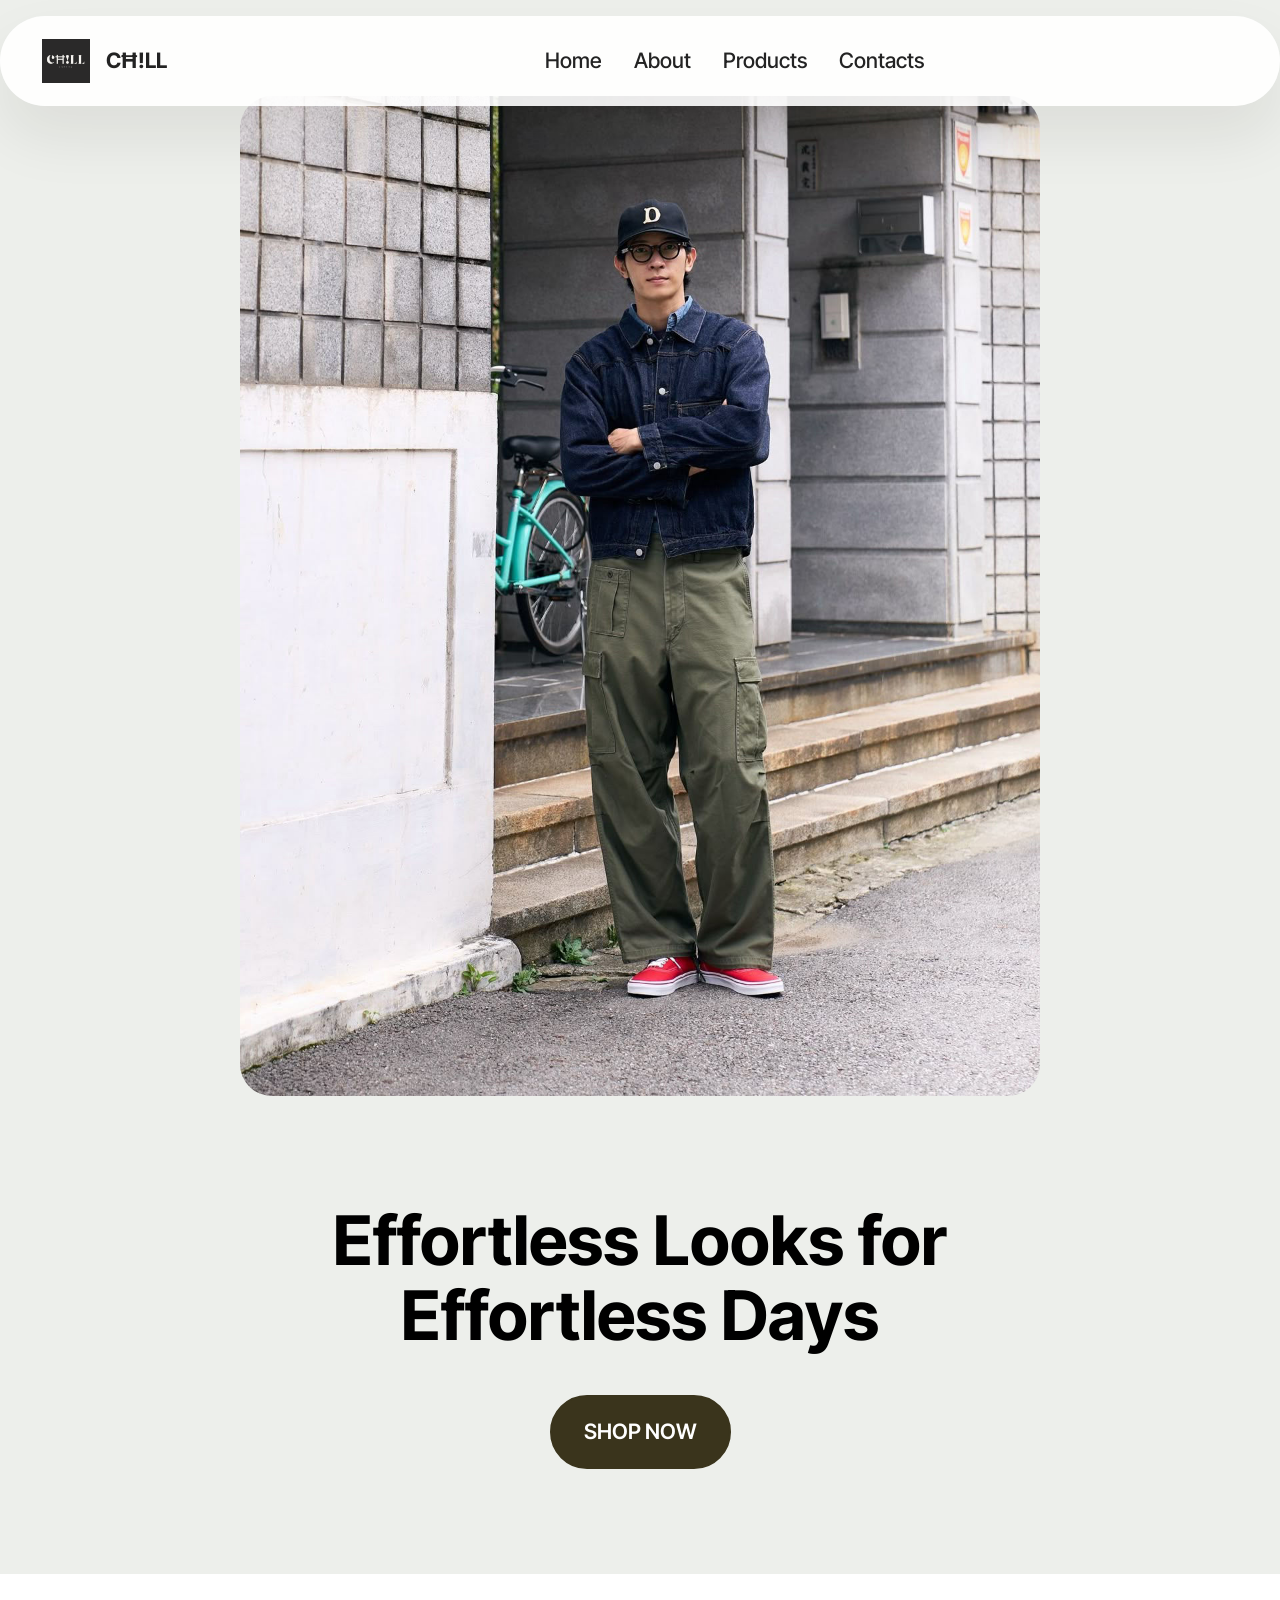
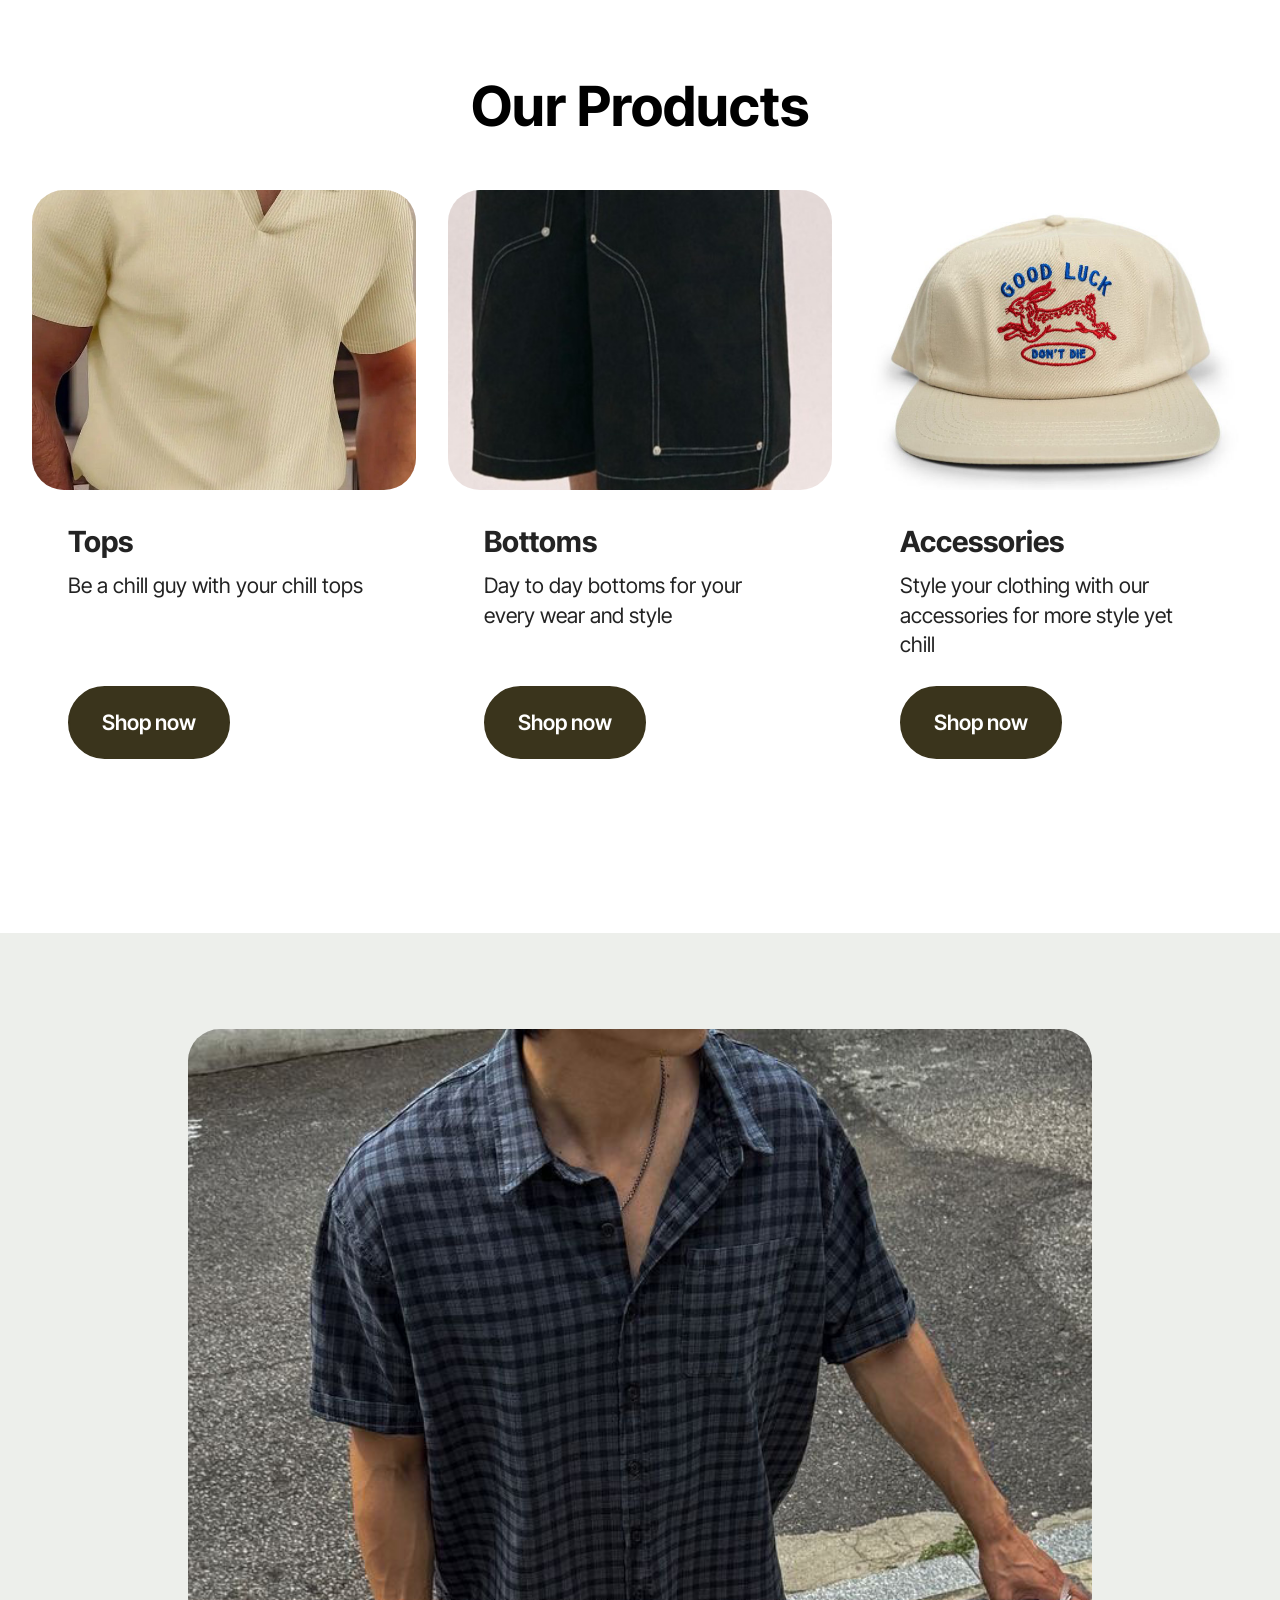
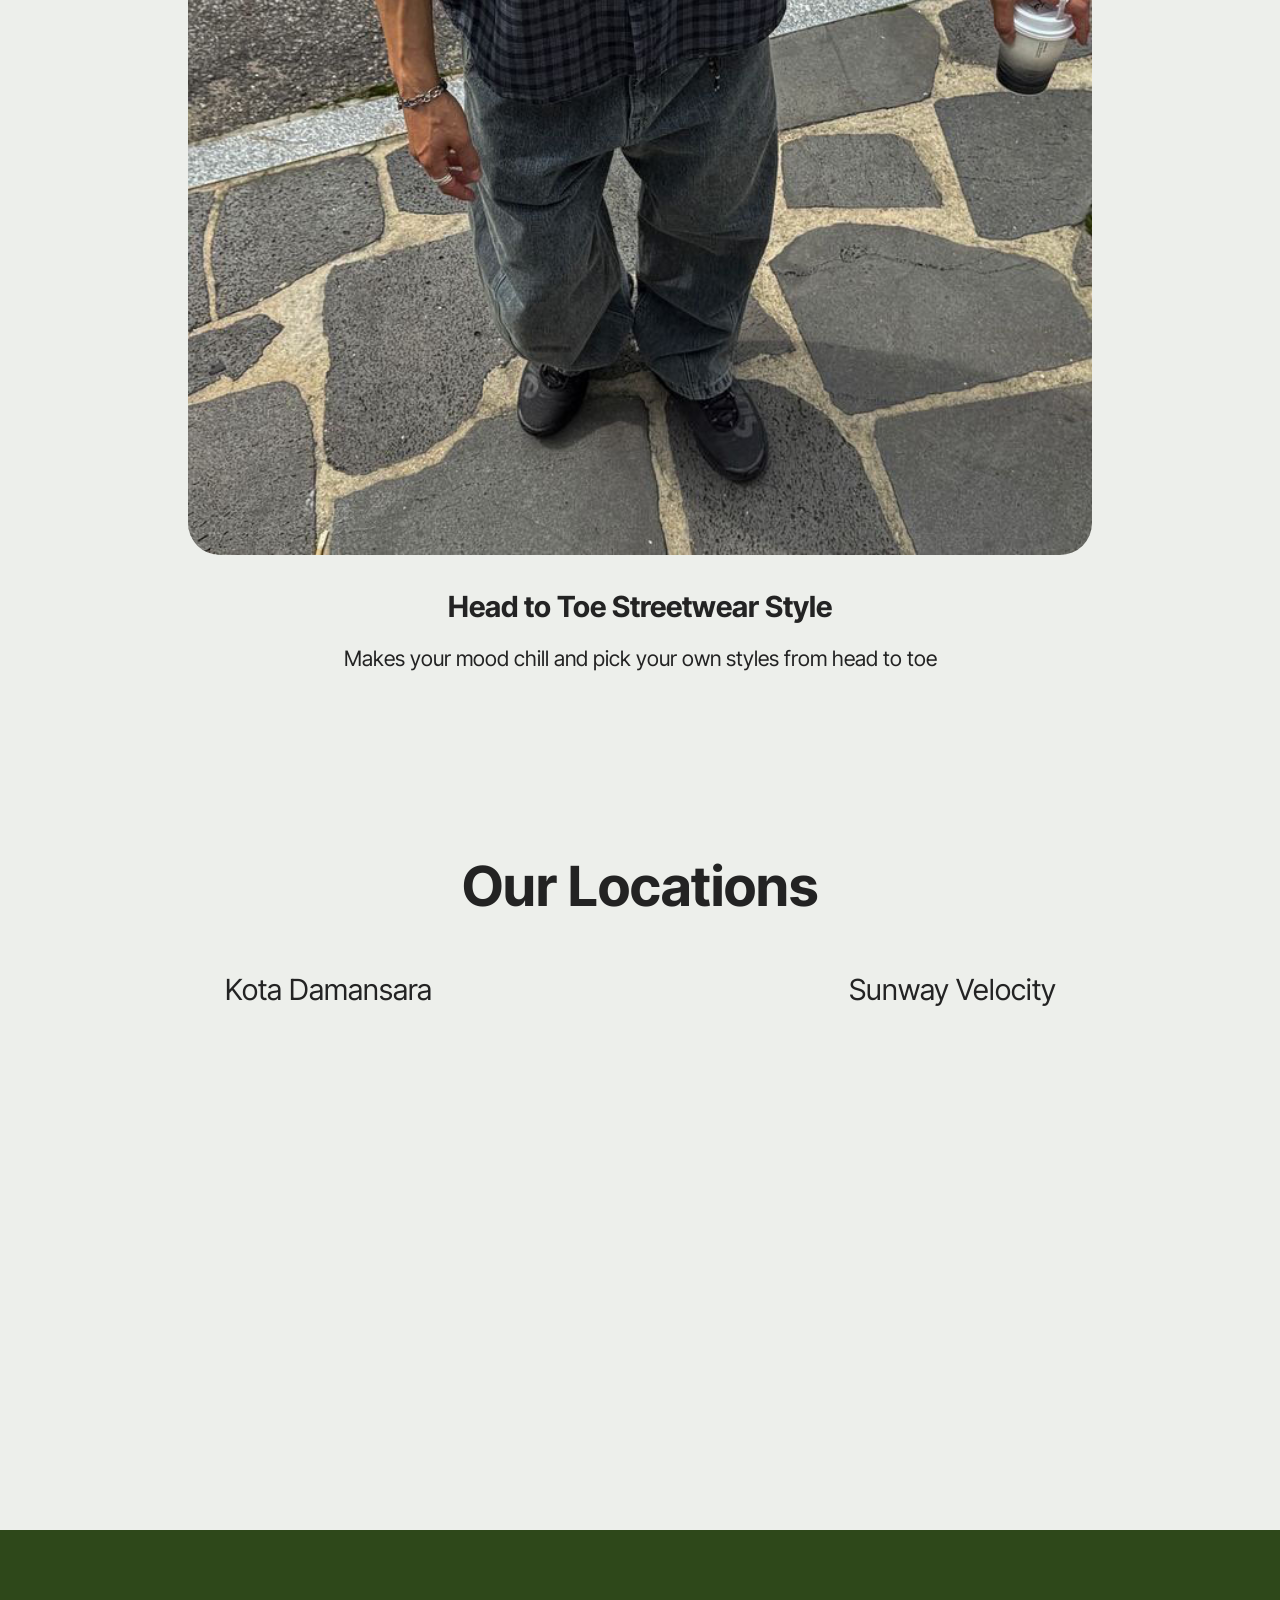
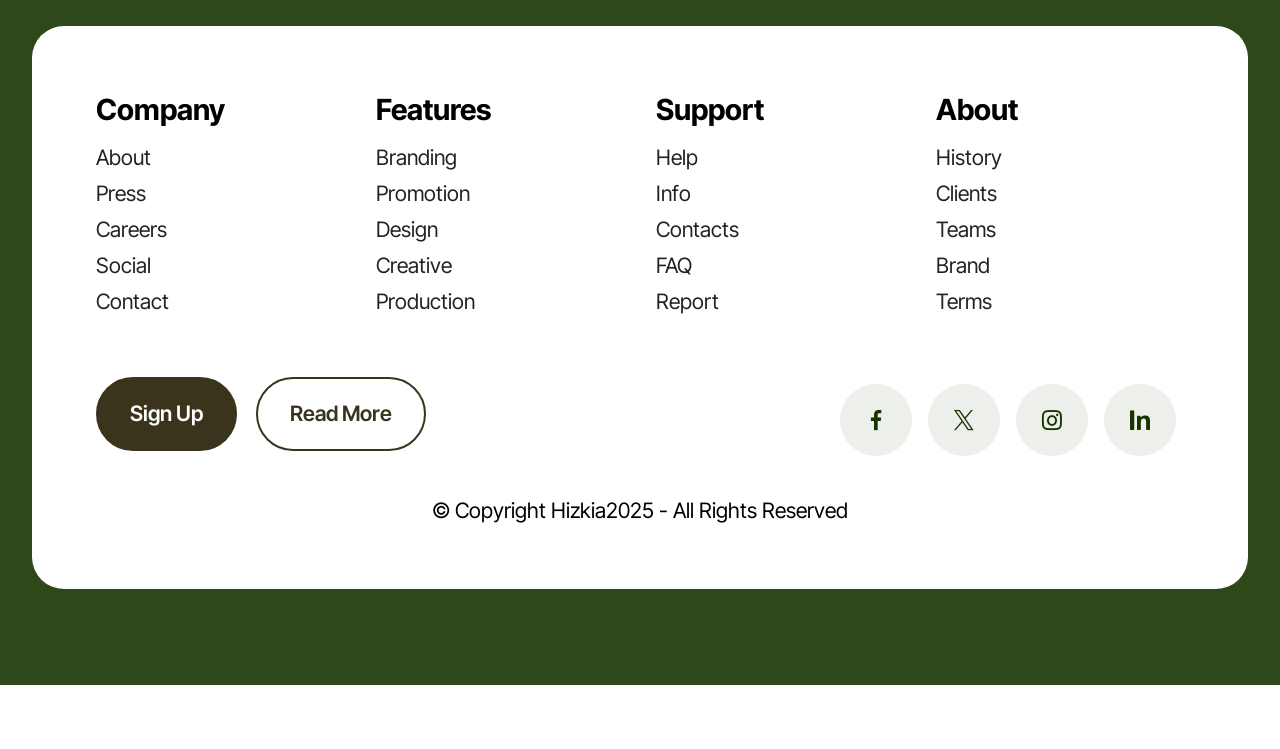
==== commit 3c1dbd94: "create github pages" ====
--- a/index.html
+++ b/index.html
@@ -19,7 +19,7 @@
   <link rel="stylesheet" href="assets/theme/css/style.css">
   <link rel="preload" href="https://fonts.googleapis.com/css?family=Inter+Tight:100,200,300,400,500,600,700,800,900,100i,200i,300i,400i,500i,600i,700i,800i,900i&display=swap" as="style" onload="this.onload=null;this.rel='stylesheet'">
   <noscript><link rel="stylesheet" href="https://fonts.googleapis.com/css?family=Inter+Tight:100,200,300,400,500,600,700,800,900,100i,200i,300i,400i,500i,600i,700i,800i,900i&display=swap"></noscript>
-  <link rel="preload" as="style" href="assets/mobirise/css/mbr-additional.css?v=8Hcj3f"><link rel="stylesheet" href="assets/mobirise/css/mbr-additional.css?v=8Hcj3f" type="text/css">
+  <link rel="preload" as="style" href="assets/mobirise/css/mbr-additional.css?v=6QI5xx"><link rel="stylesheet" href="assets/mobirise/css/mbr-additional.css?v=6QI5xx" type="text/css">
 
   
   
@@ -279,9 +279,9 @@
 			</div>
 		</div>
 	</div>
-</section>
+</section><section class="display-7" style="padding: 0;align-items: center;justify-content: center;flex-wrap: wrap;    align-content: center;display: flex;position: relative;height: 4rem;"><a href="https://mobiri.se/4250565" style="flex: 1 1;height: 4rem;position: absolute;width: 100%;z-index: 1;"><img alt="" style="height: 4rem;" src="[data-uri]"></a><p style="margin: 0;text-align: center;" class="display-7">&#8204;</p><a style="z-index:1" href="https://mobirise.com/builder/no-code-website-builder.html">No Code Website Builder</a></section><script src="assets/bootstrap/js/bootstrap.bundle.min.js"></script>  <script src="assets/smoothscroll/smooth-scroll.js"></script>  <script src="assets/ytplayer/index.js"></script>  <script src="assets/dropdown/js/navbar-dropdown.js"></script>  <script src="assets/theme/js/script.js"></script>  
   
   
   <input name="animation" type="hidden">
   </body>
-</html>
+</html>
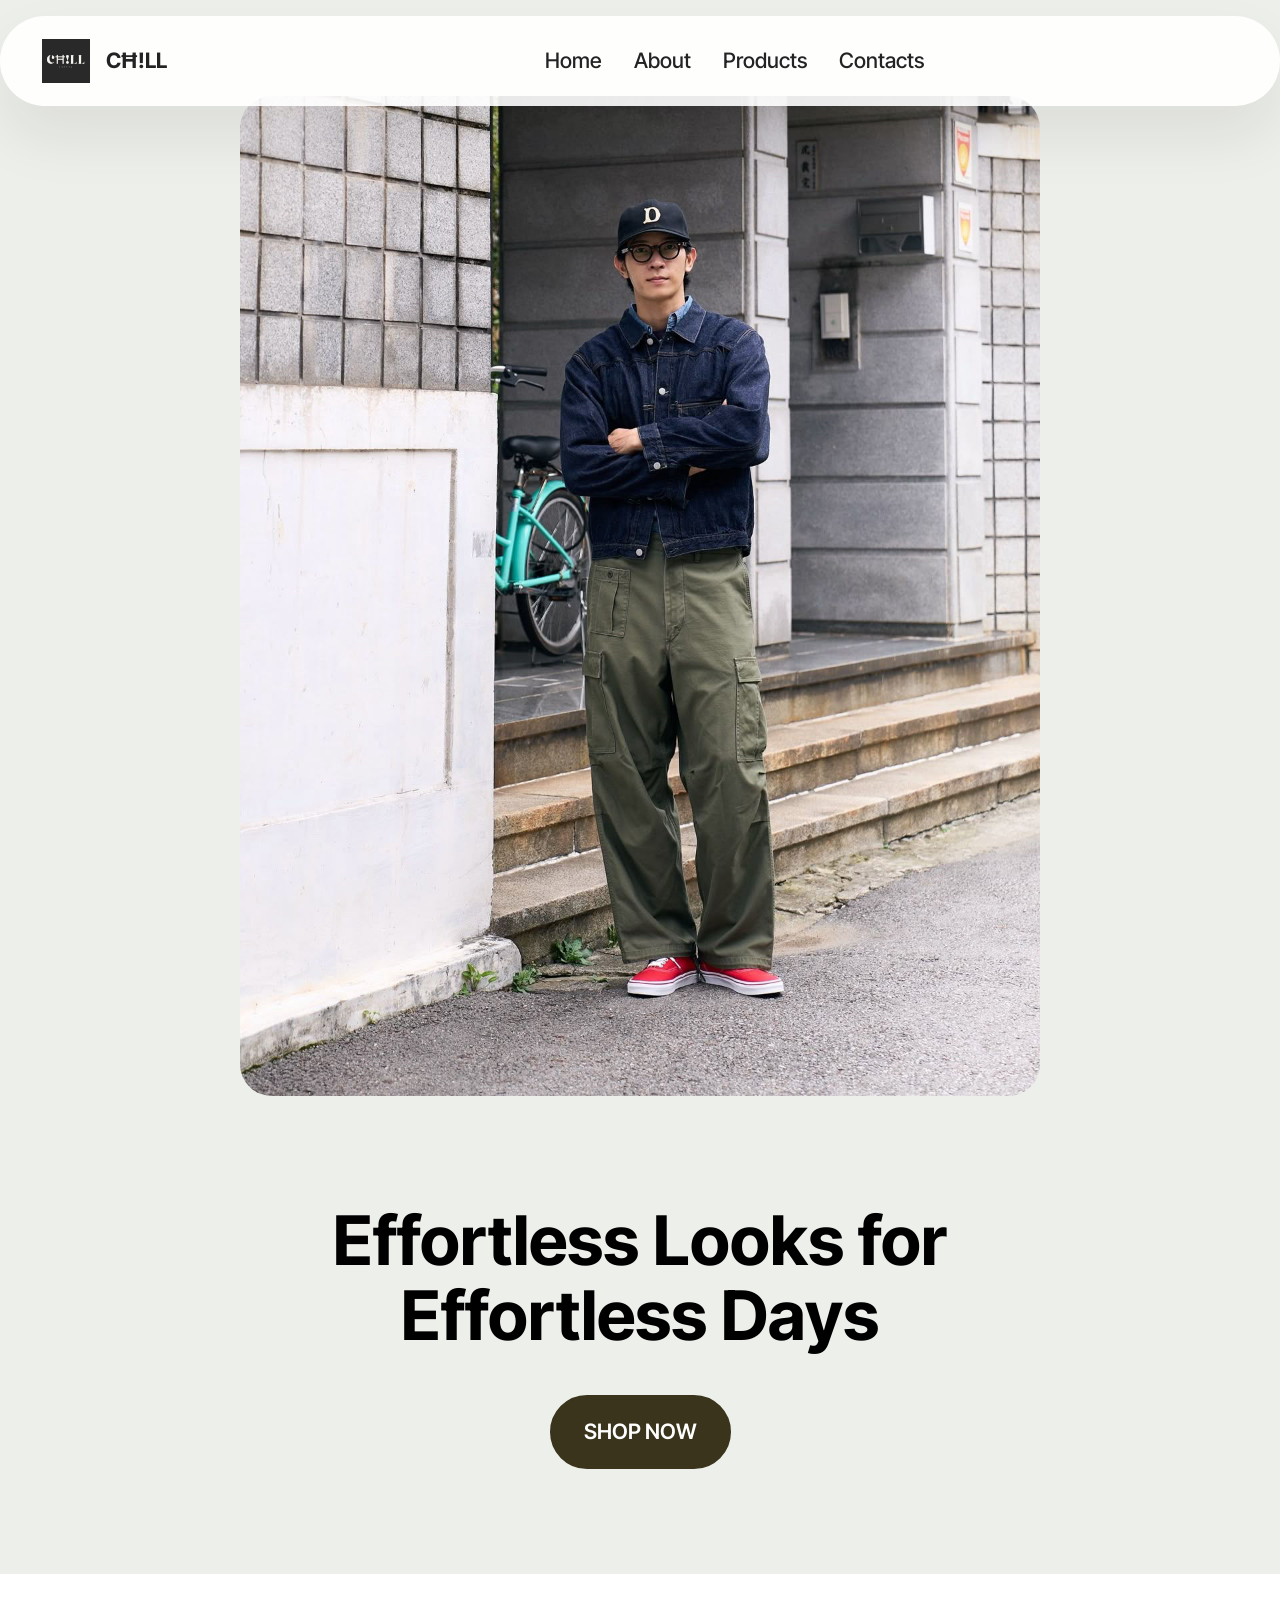
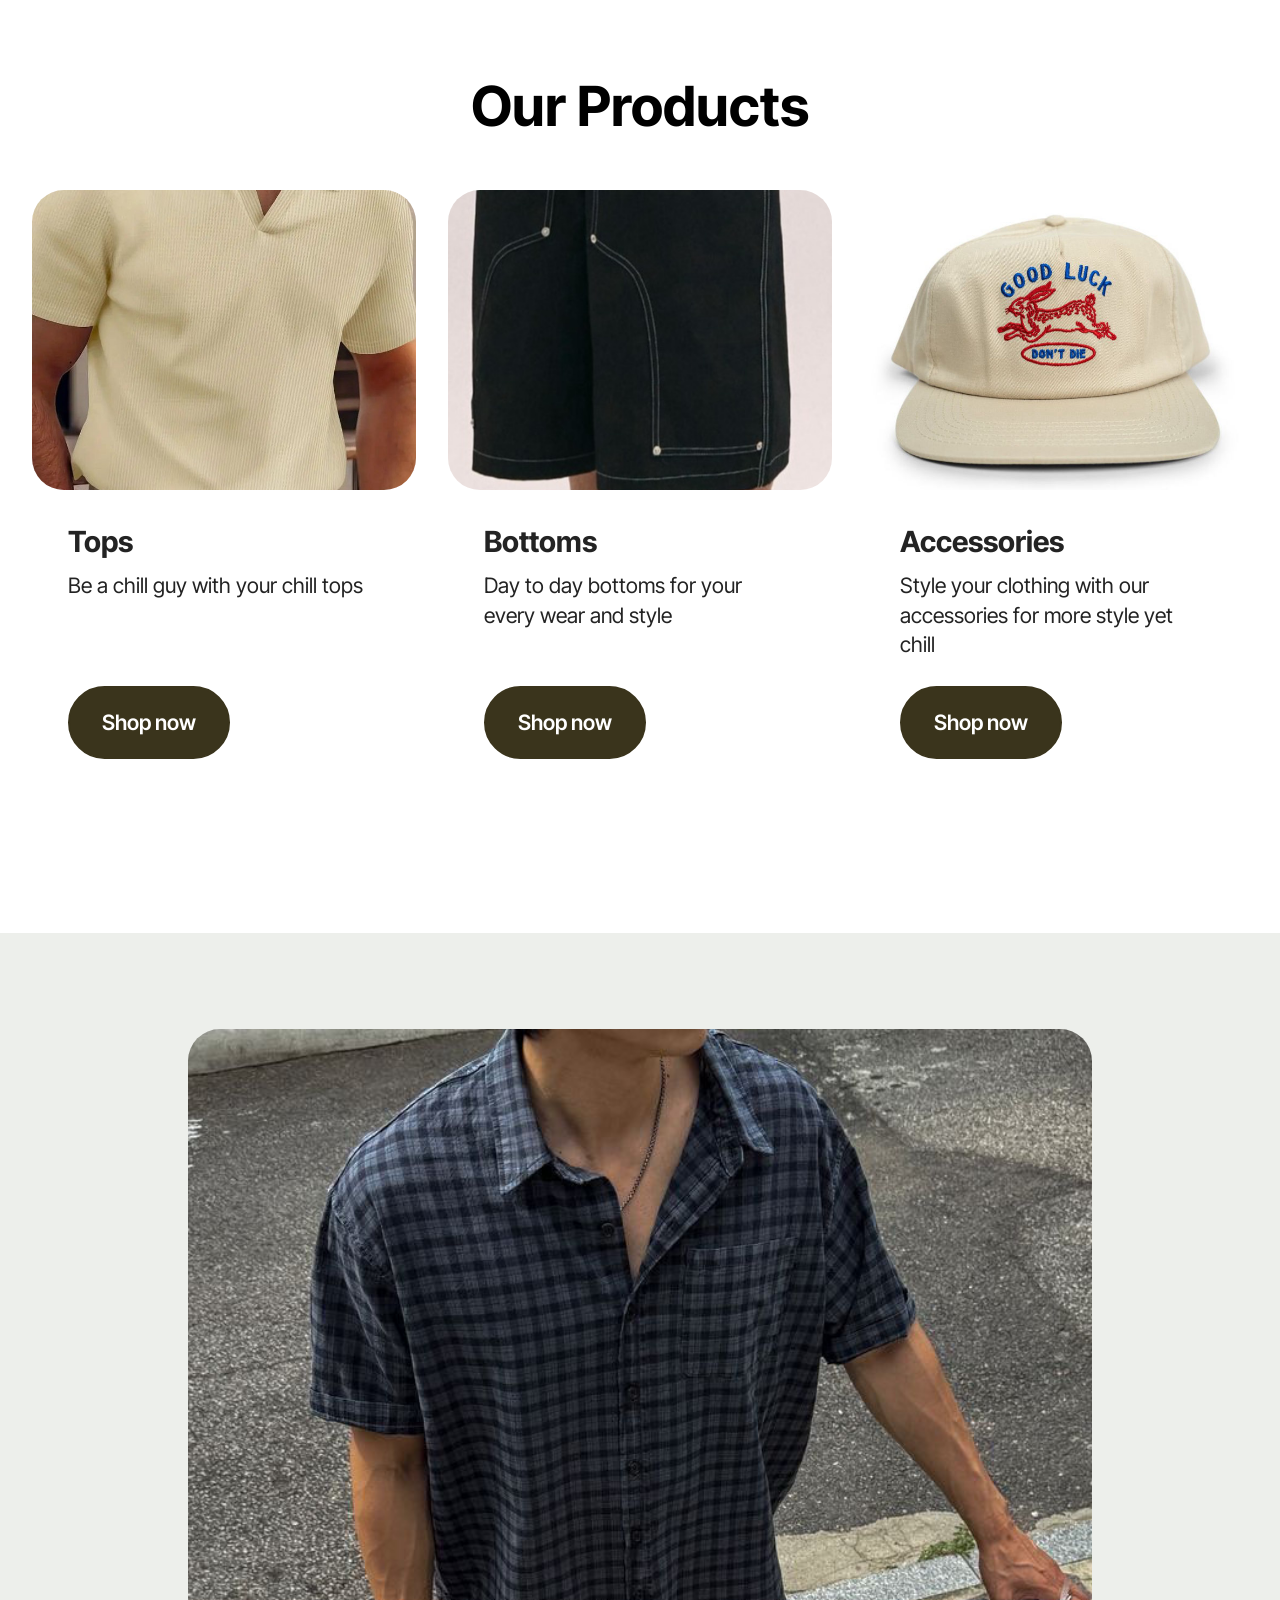
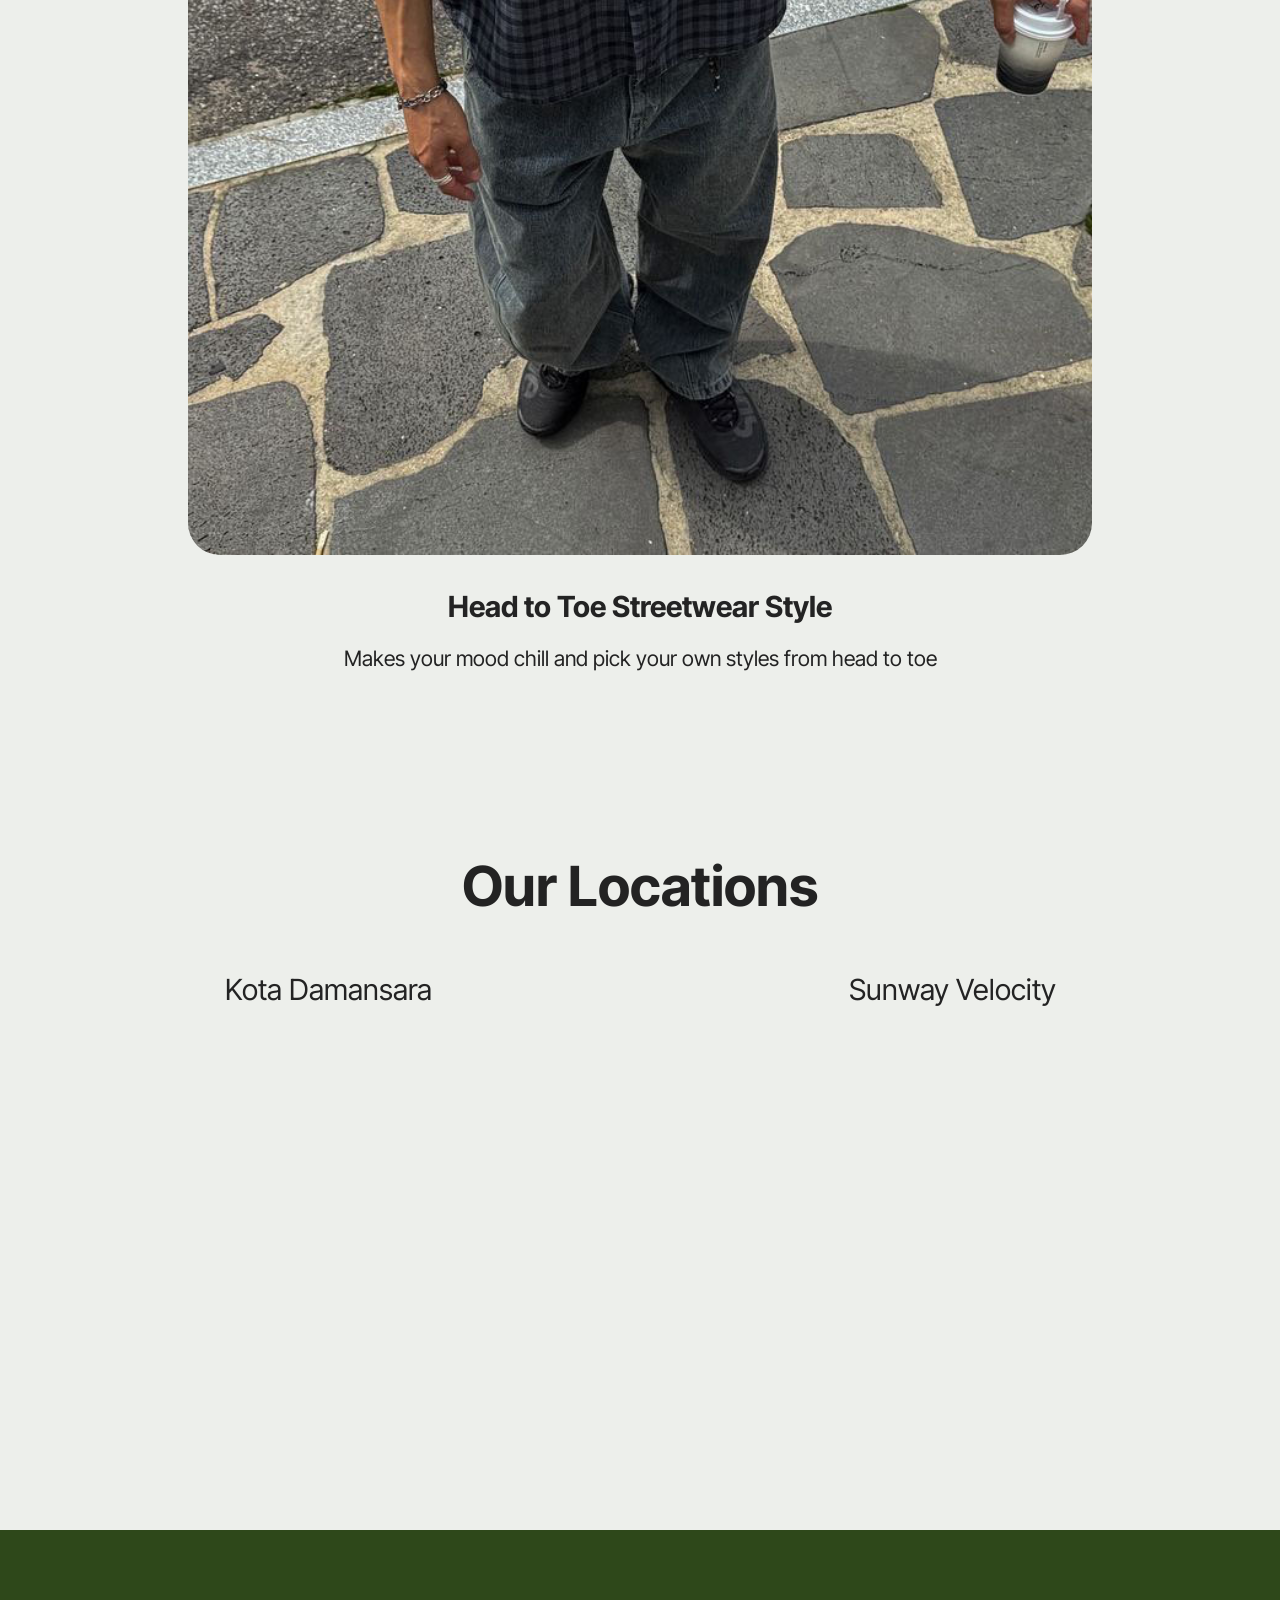
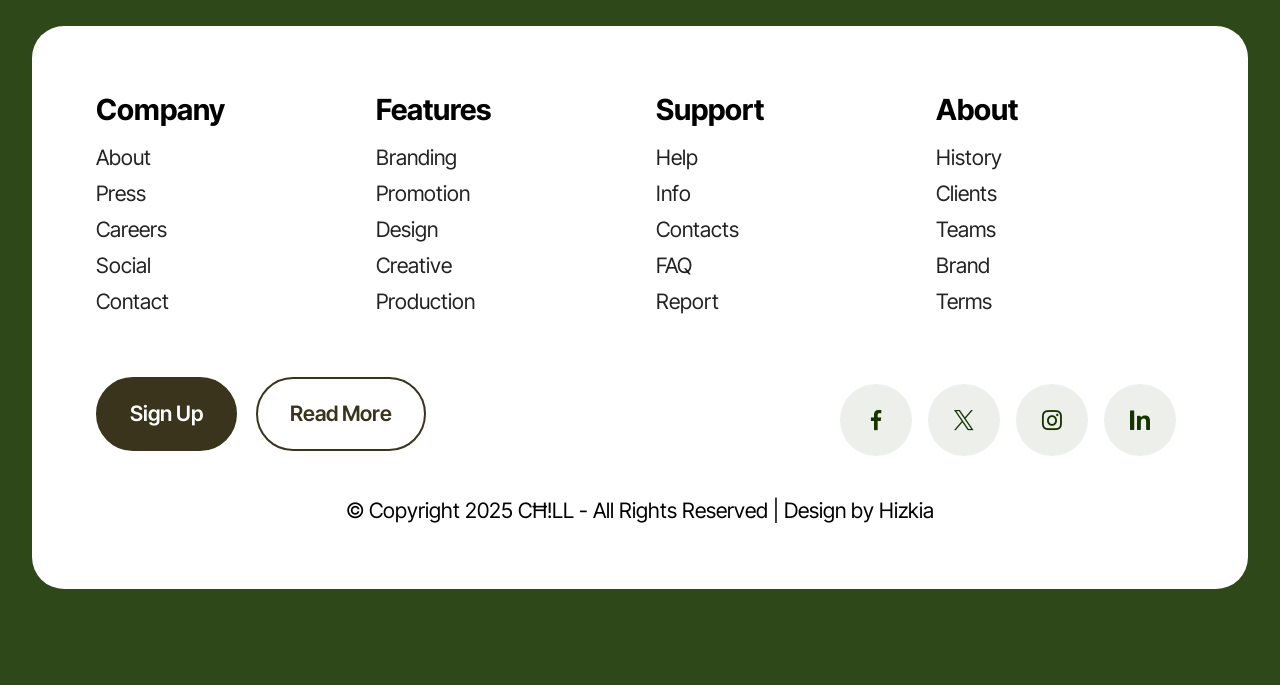
==== commit 3f439036: "Update index.html" ====
--- a/index.html
+++ b/index.html
@@ -19,7 +19,7 @@
   <link rel="stylesheet" href="assets/theme/css/style.css">
   <link rel="preload" href="https://fonts.googleapis.com/css?family=Inter+Tight:100,200,300,400,500,600,700,800,900,100i,200i,300i,400i,500i,600i,700i,800i,900i&display=swap" as="style" onload="this.onload=null;this.rel='stylesheet'">
   <noscript><link rel="stylesheet" href="https://fonts.googleapis.com/css?family=Inter+Tight:100,200,300,400,500,600,700,800,900,100i,200i,300i,400i,500i,600i,700i,800i,900i&display=swap"></noscript>
-  <link rel="preload" as="style" href="assets/mobirise/css/mbr-additional.css?v=6QI5xx"><link rel="stylesheet" href="assets/mobirise/css/mbr-additional.css?v=6QI5xx" type="text/css">
+  <link rel="preload" as="style" href="assets/mobirise/css/mbr-additional.css?v=F2Ei1p"><link rel="stylesheet" href="assets/mobirise/css/mbr-additional.css?v=F2Ei1p" type="text/css">
 
   
   
@@ -274,14 +274,13 @@
 			</div>
 			<div class="col-12 mt-4">
 				<p class="mbr-text mb-0 mbr-fonts-style copyright align-center display-7">
-					© Copyright Hizkia2025 - All Rights Reserved
-				</p>
+					© Copyright 2025 CĦ!LL - All Rights Reserved | Design by Hizkia</p>
 			</div>
 		</div>
 	</div>
-</section><section class="display-7" style="padding: 0;align-items: center;justify-content: center;flex-wrap: wrap;    align-content: center;display: flex;position: relative;height: 4rem;"><a href="https://mobiri.se/4250565" style="flex: 1 1;height: 4rem;position: absolute;width: 100%;z-index: 1;"><img alt="" style="height: 4rem;" src="[data-uri]"></a><p style="margin: 0;text-align: center;" class="display-7">&#8204;</p><a style="z-index:1" href="https://mobirise.com/builder/no-code-website-builder.html">No Code Website Builder</a></section><script src="assets/bootstrap/js/bootstrap.bundle.min.js"></script>  <script src="assets/smoothscroll/smooth-scroll.js"></script>  <script src="assets/ytplayer/index.js"></script>  <script src="assets/dropdown/js/navbar-dropdown.js"></script>  <script src="assets/theme/js/script.js"></script>  
+</section>
   
   
   <input name="animation" type="hidden">
   </body>
-</html>+</html>
--- a/assets/mobirise/css/mbr-additional.css
+++ b/assets/mobirise/css/mbr-additional.css
@@ -1594,3 +1594,819 @@
 .cid-uYOtowxiCe .copyright {
   color: #000000;
 }
+.cid-uZ5TBM3vTe {
+  z-index: 1000;
+  width: 100%;
+  position: relative;
+}
+.cid-uZ5TBM3vTe .dropdown-item:before {
+  font-family: Moririse2 !important;
+  content: "\e966";
+  display: inline-block;
+  width: 0;
+  position: absolute;
+  left: 1rem;
+  top: 0.5rem;
+  margin-right: 0.5rem;
+  line-height: 1;
+  font-size: inherit;
+  vertical-align: middle;
+  text-align: center;
+  overflow: hidden;
+  transform: scale(0, 1);
+  transition: all 0.25s ease-in-out;
+}
+@media (max-width: 767px) {
+  .cid-uZ5TBM3vTe .navbar-toggler {
+    transform: scale(0.8);
+  }
+}
+.cid-uZ5TBM3vTe .navbar-brand {
+  flex-shrink: 0;
+  align-items: center;
+  margin-right: 0;
+  padding: 10px 0;
+  transition: all 0.3s;
+  word-break: break-word;
+  z-index: 1;
+}
+.cid-uZ5TBM3vTe .navbar-brand img {
+  max-width: 100%;
+  max-height: 100%;
+  border-radius: 0px !important;
+}
+.cid-uZ5TBM3vTe .navbar-brand .navbar-caption {
+  line-height: inherit !important;
+}
+.cid-uZ5TBM3vTe .navbar-brand .navbar-logo a {
+  outline: none;
+}
+.cid-uZ5TBM3vTe .navbar-nav {
+  margin: auto;
+  margin-left: 0;
+  margin-left: auto;
+}
+.cid-uZ5TBM3vTe .navbar-nav .nav-item {
+  padding: 0 !important;
+  transition: .3s all !important;
+}
+.cid-uZ5TBM3vTe .navbar-nav .nav-item .nav-link {
+  padding: 16px !important;
+  margin: 0 !important;
+  border-radius: 1rem !important;
+  transition: .3s all !important;
+}
+.cid-uZ5TBM3vTe .navbar-nav .nav-item .nav-link:hover {
+  background-color: rgba(27, 31, 10, 0.06);
+}
+.cid-uZ5TBM3vTe .navbar-nav .open .nav-link::after {
+  transform: rotate(180deg);
+}
+@media (min-width: 992px) {
+  .cid-uZ5TBM3vTe .navbar-nav .open .nav-link::before {
+    content: "";
+    width: 100%;
+    height: 20px;
+    top: 100%;
+    background: transparent;
+    position: absolute;
+  }
+}
+.cid-uZ5TBM3vTe .navbar-nav .dropdown-item {
+  padding: 12px !important;
+  border-radius: 0.5rem !important;
+  margin: 0 8px !important;
+  transition: .3s all !important;
+}
+.cid-uZ5TBM3vTe .navbar-nav .dropdown-item:hover {
+  background-color: rgba(27, 31, 10, 0.06);
+}
+@media (min-width: 992px) {
+  .cid-uZ5TBM3vTe .navbar-nav {
+    padding-left: 1.5rem;
+  }
+}
+.cid-uZ5TBM3vTe .nav-link {
+  width: fit-content;
+  position: relative;
+}
+.cid-uZ5TBM3vTe .navbar-logo {
+  padding-left: 2rem;
+  margin: 0 !important;
+}
+@media (max-width: 767px) {
+  .cid-uZ5TBM3vTe .navbar-logo {
+    padding-left: 1rem;
+  }
+}
+.cid-uZ5TBM3vTe .navbar-caption {
+  padding-left: 1rem;
+  padding-right: .5rem;
+}
+@media (max-width: 767px) {
+  .cid-uZ5TBM3vTe .nav-dropdown {
+    padding-bottom: 0.5rem;
+  }
+}
+.cid-uZ5TBM3vTe .nav-dropdown .link.dropdown-toggle::after {
+  margin-left: 0.5rem;
+  margin-top: 0.2rem;
+  transition: .3s all;
+}
+.cid-uZ5TBM3vTe .container {
+  display: flex;
+  height: 90px;
+  padding: 0.5rem 0.6rem;
+  flex-wrap: nowrap;
+  background: rgba(255, 255, 255, 0.9) !important;
+  left: 0;
+  right: 0;
+  -webkit-box-pack: justify;
+  -ms-flex-pack: justify;
+  justify-content: flex-end;
+  -webkit-box-align: center;
+  -webkit-align-items: center;
+  -ms-flex-align: center;
+  align-items: center;
+  border-radius: 100vw;
+  margin-top: 1rem;
+  background-color: #ffffff;
+  box-shadow: 0 30px 60px 0 rgba(27, 31, 10, 0.08);
+}
+@media (max-width: 992px) {
+  .cid-uZ5TBM3vTe .container {
+    padding-right: 2rem;
+  }
+}
+@media (max-width: 767px) {
+  .cid-uZ5TBM3vTe .container {
+    width: 95%;
+    height: 56px !important;
+    padding-right: 1rem;
+    margin-top: 0rem;
+  }
+}
+.cid-uZ5TBM3vTe .iconfont-wrapper {
+  color: #000000 !important;
+  font-size: 1.5rem;
+  padding-right: 0.5rem;
+}
+.cid-uZ5TBM3vTe .dropdown-menu {
+  flex-wrap: wrap;
+  flex-direction: column;
+  max-width: 100%;
+  padding: 12px 4px !important;
+  border-radius: 1.5rem;
+  transition: .3s all !important;
+  min-width: auto;
+  background: #ffffff;
+  background: rgba(255, 255, 255, 0.9) !important;
+}
+.cid-uZ5TBM3vTe .nav-item:focus,
+.cid-uZ5TBM3vTe .nav-link:focus {
+  outline: none;
+}
+.cid-uZ5TBM3vTe .dropdown .dropdown-menu .dropdown-item {
+  width: auto;
+  transition: all 0.25s ease-in-out;
+}
+.cid-uZ5TBM3vTe .dropdown .dropdown-menu .dropdown-item::after {
+  right: 0.5rem;
+}
+.cid-uZ5TBM3vTe .dropdown .dropdown-menu .dropdown-item .mbr-iconfont {
+  margin-right: 0.5rem;
+  vertical-align: sub;
+}
+.cid-uZ5TBM3vTe .dropdown .dropdown-menu .dropdown-item .mbr-iconfont:before {
+  display: inline-block;
+  transform: scale(1, 1);
+  transition: all 0.25s ease-in-out;
+}
+.cid-uZ5TBM3vTe .collapsed .dropdown-menu .dropdown-item:before {
+  display: none;
+}
+.cid-uZ5TBM3vTe .collapsed .dropdown .dropdown-menu .dropdown-item {
+  padding: 0.235em 1.5em 0.235em 1.5em !important;
+  transition: none;
+  margin: 0 !important;
+}
+.cid-uZ5TBM3vTe .navbar {
+  min-height: 90px;
+  transition: all 0.3s;
+  border-bottom: 1px solid transparent;
+  background: transparent !important;
+  padding: 0 !important;
+  border: none !important;
+  box-shadow: none !important;
+  border-radius: 0 !important;
+}
+.cid-uZ5TBM3vTe .navbar.opened {
+  transition: all 0.3s;
+}
+.cid-uZ5TBM3vTe .navbar .dropdown-item {
+  padding: 0.5rem 1.8rem;
+}
+.cid-uZ5TBM3vTe .navbar .navbar-logo img {
+  width: auto;
+}
+.cid-uZ5TBM3vTe .navbar .navbar-collapse {
+  z-index: 1;
+  justify-content: flex-end;
+}
+.cid-uZ5TBM3vTe .navbar.collapsed {
+  justify-content: center;
+}
+.cid-uZ5TBM3vTe .navbar.collapsed .nav-item .nav-link::before {
+  display: none;
+}
+.cid-uZ5TBM3vTe .navbar.collapsed.opened .dropdown-menu {
+  top: 0;
+}
+@media (min-width: 992px) {
+  .cid-uZ5TBM3vTe .navbar.collapsed.opened:not(.navbar-short) .navbar-collapse {
+    max-height: calc(98.5vh - 2.8rem);
+  }
+}
+.cid-uZ5TBM3vTe .navbar.collapsed .dropdown-menu .dropdown-submenu {
+  left: 0 !important;
+}
+.cid-uZ5TBM3vTe .navbar.collapsed .dropdown-menu .dropdown-item:after {
+  right: auto;
+}
+.cid-uZ5TBM3vTe .navbar.collapsed .dropdown-menu .dropdown-toggle[data-toggle="dropdown-submenu"]:after {
+  margin-left: 0.5rem;
+  margin-top: 0.2rem;
+  border-top: 0.35em solid;
+  border-right: 0.35em solid transparent;
+  border-left: 0.35em solid transparent;
+  border-bottom: 0;
+  top: 41%;
+}
+.cid-uZ5TBM3vTe .navbar.collapsed ul.navbar-nav li {
+  margin: auto;
+}
+.cid-uZ5TBM3vTe .navbar.collapsed .dropdown-menu .dropdown-item {
+  padding: 0.25rem 1.5rem;
+  text-align: center;
+}
+.cid-uZ5TBM3vTe .navbar.collapsed .icons-menu {
+  padding-left: 0;
+  padding-right: 0;
+  padding-top: 0.5rem;
+  padding-bottom: 0.5rem;
+}
+@media (max-width: 767px) {
+  .cid-uZ5TBM3vTe .navbar {
+    min-height: 72px;
+  }
+  .cid-uZ5TBM3vTe .navbar .navbar-logo img {
+    height: 2rem !important;
+  }
+}
+@media (max-width: 991px) {
+  .cid-uZ5TBM3vTe .navbar .nav-item .nav-link::before {
+    display: none;
+  }
+  .cid-uZ5TBM3vTe .navbar.opened .dropdown-menu {
+    top: 0;
+  }
+  .cid-uZ5TBM3vTe .navbar .dropdown-menu .dropdown-submenu {
+    left: 0 !important;
+  }
+  .cid-uZ5TBM3vTe .navbar .dropdown-menu .dropdown-item:after {
+    right: auto;
+  }
+  .cid-uZ5TBM3vTe .navbar .dropdown-menu .dropdown-toggle[data-toggle="dropdown-submenu"]:after {
+    margin-left: 0.5rem;
+    margin-top: 0.2rem;
+    border-top: 0.35em solid;
+    border-right: 0.35em solid transparent;
+    border-left: 0.35em solid transparent;
+    border-bottom: 0;
+    top: 40%;
+  }
+  .cid-uZ5TBM3vTe .navbar .dropdown-menu .dropdown-item {
+    padding: 0.25rem 1.5rem !important;
+    text-align: center;
+  }
+  .cid-uZ5TBM3vTe .navbar .navbar-brand {
+    flex-shrink: initial;
+    flex-basis: auto;
+    word-break: break-word;
+    padding-right: 10px;
+  }
+  .cid-uZ5TBM3vTe .navbar .navbar-toggler {
+    flex-basis: auto;
+  }
+  .cid-uZ5TBM3vTe .navbar .icons-menu {
+    padding-left: 0;
+    padding-top: 0.5rem;
+    padding-bottom: 0.5rem;
+  }
+}
+.cid-uZ5TBM3vTe .navbar.navbar-short .navbar-logo img {
+  height: 2rem;
+}
+.cid-uZ5TBM3vTe .dropdown-item.active,
+.cid-uZ5TBM3vTe .dropdown-item:active {
+  background-color: transparent;
+}
+.cid-uZ5TBM3vTe .navbar-expand-lg .navbar-nav .nav-link {
+  padding: 0;
+}
+.cid-uZ5TBM3vTe .nav-dropdown .link.dropdown-toggle {
+  margin-right: 1.667em;
+}
+.cid-uZ5TBM3vTe .nav-dropdown .link.dropdown-toggle[aria-expanded="true"] {
+  margin-right: 0;
+  padding: 0.667em 1.667em;
+}
+.cid-uZ5TBM3vTe .navbar.navbar-expand-lg .dropdown .dropdown-menu {
+  background: #ffffff;
+}
+.cid-uZ5TBM3vTe .navbar.navbar-expand-lg .dropdown .dropdown-menu .dropdown-submenu {
+  margin: 0;
+  left: 105%;
+  transform: none;
+  top: -12px;
+}
+.cid-uZ5TBM3vTe .navbar .dropdown.open > .dropdown-menu {
+  display: flex;
+}
+.cid-uZ5TBM3vTe ul.navbar-nav {
+  flex-wrap: wrap;
+}
+.cid-uZ5TBM3vTe .navbar-buttons {
+  text-align: center;
+  min-width: 140px;
+}
+@media (max-width: 992px) {
+  .cid-uZ5TBM3vTe .navbar-buttons {
+    text-align: left;
+  }
+}
+.cid-uZ5TBM3vTe button.navbar-toggler {
+  outline: none;
+  width: 31px;
+  height: 20px;
+  cursor: pointer;
+  transition: all 0.2s;
+  position: relative;
+  align-self: center;
+}
+.cid-uZ5TBM3vTe button.navbar-toggler .hamburger span {
+  position: absolute;
+  right: 0;
+  width: 30px;
+  height: 2px;
+  border-right: 5px;
+  background-color: #000000;
+}
+.cid-uZ5TBM3vTe button.navbar-toggler .hamburger span:nth-child(1) {
+  top: 0;
+  transition: all 0.2s;
+}
+.cid-uZ5TBM3vTe button.navbar-toggler .hamburger span:nth-child(2) {
+  top: 8px;
+  transition: all 0.15s;
+}
+.cid-uZ5TBM3vTe button.navbar-toggler .hamburger span:nth-child(3) {
+  top: 8px;
+  transition: all 0.15s;
+}
+.cid-uZ5TBM3vTe button.navbar-toggler .hamburger span:nth-child(4) {
+  top: 16px;
+  transition: all 0.2s;
+}
+.cid-uZ5TBM3vTe nav.opened .hamburger span:nth-child(1) {
+  top: 8px;
+  width: 0;
+  opacity: 0;
+  right: 50%;
+  transition: all 0.2s;
+}
+.cid-uZ5TBM3vTe nav.opened .hamburger span:nth-child(2) {
+  transform: rotate(45deg);
+  transition: all 0.25s;
+}
+.cid-uZ5TBM3vTe nav.opened .hamburger span:nth-child(3) {
+  transform: rotate(-45deg);
+  transition: all 0.25s;
+}
+.cid-uZ5TBM3vTe nav.opened .hamburger span:nth-child(4) {
+  top: 8px;
+  width: 0;
+  opacity: 0;
+  right: 50%;
+  transition: all 0.2s;
+}
+.cid-uZ5TBM3vTe .navbar-dropdown {
+  padding: 0 1rem;
+}
+.cid-uZ5TBM3vTe a.nav-link {
+  display: flex;
+  align-items: center;
+  justify-content: center;
+}
+.cid-uZ5TBM3vTe .icons-menu {
+  flex-wrap: nowrap;
+  display: flex;
+  justify-content: center;
+  padding-left: 1rem;
+  padding-right: 1rem;
+  padding-top: 0.3rem;
+  text-align: center;
+}
+@media (max-width: 992px) {
+  .cid-uZ5TBM3vTe .icons-menu {
+    justify-content: flex-start;
+    margin-bottom: .5rem;
+  }
+}
+@media screen and (-ms-high-contrast: active), (-ms-high-contrast: none) {
+  .cid-uZ5TBM3vTe .navbar {
+    height: 70px;
+  }
+  .cid-uZ5TBM3vTe .navbar.opened {
+    height: auto;
+  }
+  .cid-uZ5TBM3vTe .nav-item .nav-link:hover::before {
+    width: 175%;
+    max-width: calc(100% + 2rem);
+    left: -1rem;
+  }
+}
+.cid-uZ5TBM3vTe .navbar .dropdown > .dropdown-menu {
+  display: none;
+  width: max-content;
+  max-width: 500px !important;
+  transform: translateX(-50%);
+  top: calc(100% + 20px);
+  left: 50%;
+}
+.cid-uZ5TBM3vTe .navbar .dropdown > .dropdown-menu .dropdown-item {
+  line-height: 1 !important;
+}
+.cid-uZ5TBM3vTe .navbar .dropdown > .dropdown-menu .dropdown .dropdown-item {
+  align-items: center;
+  display: flex;
+  height: max-content !important;
+  min-height: max-content !important;
+}
+.cid-uZ5TBM3vTe .navbar .dropdown > .dropdown-menu .dropdown .dropdown-item::after {
+  display: inline-block;
+  position: static;
+  margin-left: 0.5rem;
+  margin-top: 0;
+  margin-right: 0;
+  margin-bottom: 0;
+  transition: .3s all;
+  transform: rotate(-90deg);
+}
+.cid-uZ5TBM3vTe .navbar .dropdown > .dropdown-menu .dropdown.open .dropdown-item::after {
+  transform: rotate(0deg);
+}
+.cid-uZ5TBM3vTe .mbr-section-btn {
+  margin: -0.6rem -0.6rem;
+}
+.cid-uZ5TBM3vTe .navbar-toggler {
+  margin-left: 12px;
+  margin-right: 8px;
+  order: 1000;
+}
+@media (max-width: 991px) {
+  .cid-uZ5TBM3vTe .navbar-brand {
+    margin-right: auto;
+  }
+  .cid-uZ5TBM3vTe .navbar-collapse {
+    z-index: -1 !important;
+    position: absolute;
+    top: 110%;
+    left: 0;
+    width: 100%;
+    padding: 1rem;
+    border-radius: 1.5rem;
+    background: #ffffff;
+    opacity: 1;
+    border-color: rgba(255, 255, 255, 0.9) !important;
+    background: rgba(255, 255, 255, 0.9) !important;
+    backdrop-filter: blur(8px);
+  }
+  .cid-uZ5TBM3vTe .navbar-nav .nav-item .nav-link::after {
+    margin-left: 10px;
+  }
+  .cid-uZ5TBM3vTe .navbar-nav .dropdown-item:hover {
+    background-color: rgba(27, 31, 10, 0.06);
+  }
+  .cid-uZ5TBM3vTe .navbar .dropdown > .dropdown-menu {
+    max-width: 100% !important;
+    transform: translateX(0);
+    top: 10px;
+    left: 0;
+    padding: 8px !important;
+    border-radius: 1rem;
+    background-color: rgba(27, 31, 10, 0.04) !important;
+  }
+  .cid-uZ5TBM3vTe .navbar .dropdown > .dropdown-menu .dropdown-item {
+    padding: 8px !important;
+    line-height: 1 !important;
+    margin-bottom: 4px !important;
+  }
+  .cid-uZ5TBM3vTe .navbar .dropdown > .dropdown-menu .dropdown .dropdown-item {
+    align-items: center;
+    display: flex;
+    height: max-content !important;
+    min-height: max-content !important;
+  }
+  .cid-uZ5TBM3vTe .navbar .dropdown > .dropdown-menu .dropdown .dropdown-item::after {
+    display: inline-block;
+    position: static;
+    margin-left: 0.5rem;
+    margin-top: 0;
+    margin-right: 0;
+    margin-bottom: 0;
+    transition: .3s all;
+    transform: rotate(0deg);
+  }
+  .cid-uZ5TBM3vTe .navbar .dropdown > .dropdown-menu .dropdown.open .dropdown-item::after {
+    transform: rotate(180deg);
+  }
+  .cid-uZ5TBM3vTe .navbar .dropdown > .dropdown-menu .dropdown-submenu {
+    position: static;
+    width: 100%;
+    max-width: 100% !important;
+    transform: translateX(0) !important;
+    top: 0;
+    left: 0;
+    padding: 8px !important;
+    border-radius: 1rem;
+    background-color: rgba(27, 31, 10, 0.04) !important;
+  }
+  .cid-uZ5TBM3vTe .navbar .dropdown.open > .dropdown-menu {
+    display: flex !important;
+    flex-direction: column;
+    align-items: flex-start;
+  }
+}
+@media (max-width: 575px) {
+  .cid-uZ5TBM3vTe .navbar-collapse {
+    padding: 1rem;
+  }
+}
+.cid-uZ5TBNaJXj {
+  padding-top: 6rem;
+  padding-bottom: 6rem;
+  background-color: #edefeb;
+}
+.cid-uZ5TBNaJXj .content-head {
+  max-width: 800px;
+}
+.cid-uZ5TBNaJXj .mbr-section-title {
+  color: #000000;
+}
+.cid-uZ5TBNyeBZ {
+  padding-top: 6rem;
+  padding-bottom: 6rem;
+  background-color: #ffffff;
+}
+.cid-uZ5TBNyeBZ img,
+.cid-uZ5TBNyeBZ .item-img {
+  width: 100%;
+  height: 100%;
+  height: 300px;
+  object-fit: cover;
+}
+.cid-uZ5TBNyeBZ .item:focus,
+.cid-uZ5TBNyeBZ span:focus {
+  outline: none;
+}
+.cid-uZ5TBNyeBZ .item {
+  margin-bottom: 2rem;
+}
+@media (max-width: 767px) {
+  .cid-uZ5TBNyeBZ .item {
+    margin-bottom: 1rem;
+  }
+}
+.cid-uZ5TBNyeBZ .item-content {
+  margin-top: 2rem;
+  padding: 0 2.25rem 2.25rem;
+  display: flex;
+  flex-direction: column;
+  height: 100%;
+}
+@media (min-width: 992px) and (max-width: 1200px) {
+  .cid-uZ5TBNyeBZ .item-content {
+    padding: 0 1.5rem 1.5rem;
+    padding-top: 1rem;
+    margin-top: 1rem;
+  }
+}
+@media (max-width: 767px) {
+  .cid-uZ5TBNyeBZ .item-content {
+    padding: 2rem 1.5rem;
+    padding-top: 1rem;
+    margin-top: 1rem;
+  }
+}
+.cid-uZ5TBNyeBZ .item-wrapper {
+  position: relative;
+  background: #ffffff;
+  height: 100%;
+  display: flex;
+  flex-flow: column nowrap;
+}
+.cid-uZ5TBNyeBZ .item-wrapper .item-footer {
+  margin-top: auto;
+}
+.cid-uZ5TBNyeBZ .mbr-section-title {
+  color: #000000;
+}
+.cid-uZ5TBNyeBZ .item-title {
+  text-align: left;
+}
+.cid-uZ5TBNyeBZ .item-subtitle {
+  text-align: left;
+}
+.cid-uZ5TBNyeBZ .mbr-text,
+.cid-uZ5TBNyeBZ .item .mbr-section-btn {
+  text-align: left;
+}
+.cid-uZ5TBNyeBZ .content-head {
+  max-width: 800px;
+}
+.cid-uZ5TBNVsE1 {
+  padding-top: 6rem;
+  padding-bottom: 6rem;
+  background-color: #edefeb;
+}
+.cid-uZ5TBNVsE1 .mbr-fallback-image.disabled {
+  display: none;
+}
+.cid-uZ5TBNVsE1 .mbr-fallback-image {
+  display: block;
+  background-size: cover;
+  background-position: center center;
+  width: 100%;
+  height: 100%;
+  position: absolute;
+  top: 0;
+}
+.cid-uZ5TBNVsE1 .row {
+  flex-direction: row-reverse;
+}
+.cid-uZ5TBOinPT {
+  padding-top: 5rem;
+  padding-bottom: 5rem;
+  background: #edefeb;
+}
+@media (max-width: 767px) {
+  .cid-uZ5TBOinPT .row .map-wrapper {
+    margin-top: 1rem;
+  }
+}
+.cid-uZ5TBOinPT .google-map {
+  height: 400px;
+  position: relative;
+  margin-bottom: 1.5rem;
+}
+.cid-uZ5TBOinPT .google-map iframe {
+  height: 100%;
+  width: 100%;
+}
+@media (max-width: 767px) {
+  .cid-uZ5TBOinPT .google-map iframe {
+    min-height: 350px;
+  }
+}
+.cid-uZ5TBOinPT .google-map [data-state-details] {
+  color: #6b6763;
+  height: 1.5em;
+  margin-top: -0.75em;
+  padding-left: 1.25rem;
+  padding-right: 1.25rem;
+  position: absolute;
+  text-align: center;
+  top: 50%;
+  width: 100%;
+}
+.cid-uZ5TBOinPT .google-map[data-state] {
+  background: #e9e5dc;
+}
+.cid-uZ5TBOinPT .google-map[data-state="loading"] [data-state-details] {
+  display: none;
+}
+.cid-uZ5TBOinPT .content-head {
+  max-width: 800px;
+}
+.cid-uZ5TBOYBoV {
+  padding-top: 6rem;
+  padding-bottom: 6rem;
+  background-color: #2e481a;
+}
+.cid-uZ5TBOYBoV .mbr-fallback-image.disabled {
+  display: none;
+}
+.cid-uZ5TBOYBoV .mbr-fallback-image {
+  display: block;
+  background-size: cover;
+  background-position: center center;
+  width: 100%;
+  height: 100%;
+  position: absolute;
+  top: 0;
+}
+.cid-uZ5TBOYBoV .footer-col {
+  justify-content: space-between;
+  display: flex;
+}
+@media (max-width: 767px) {
+  .cid-uZ5TBOYBoV .footer-col {
+    flex-direction: column;
+  }
+}
+.cid-uZ5TBOYBoV .row {
+  background: #ffffff;
+  padding: 4rem 3rem;
+  border-radius: 2rem;
+  margin: 0;
+}
+@media (max-width: 767px) {
+  .cid-uZ5TBOYBoV .row {
+    padding: 2rem 0.5rem;
+  }
+}
+@media (min-width: 768px) and (max-width: 991px) {
+  .cid-uZ5TBOYBoV .row {
+    padding: 2.25rem 1.25rem;
+  }
+}
+@media (min-width: 992px) {
+  .cid-uZ5TBOYBoV .row {
+    padding: 4rem 3rem;
+  }
+}
+@media (max-width: 767px) {
+  .cid-uZ5TBOYBoV .mbr-section-btn {
+    text-align: center;
+  }
+}
+.cid-uZ5TBOYBoV .social-row {
+  display: flex;
+  flex-wrap: wrap;
+}
+.cid-uZ5TBOYBoV .soc-item {
+  margin: 8px;
+}
+.cid-uZ5TBOYBoV .soc-item a:hover .mbr-iconfont,
+.cid-uZ5TBOYBoV .soc-item a:focus .mbr-iconfont {
+  background-color: #f7f7f7;
+}
+.cid-uZ5TBOYBoV .soc-item a .mbr-iconfont {
+  width: 72px;
+  height: 72px;
+  display: flex;
+  align-items: center;
+  justify-content: center;
+  border-radius: 100%;
+  font-size: 20px;
+  background-color: #edefeb;
+  color: #163300;
+  transition: all 0.3s ease-in-out;
+}
+@media (max-width: 767px) {
+  .cid-uZ5TBOYBoV .row {
+    text-align: center;
+  }
+  .cid-uZ5TBOYBoV .social-row {
+    justify-content: center;
+  }
+}
+.cid-uZ5TBOYBoV .list {
+  list-style: none;
+  padding-left: 0;
+  color: #502274;
+}
+@media (max-width: 991px) {
+  .cid-uZ5TBOYBoV .list {
+    margin-bottom: 2rem;
+  }
+}
+@media (min-width: 992px) {
+  .cid-uZ5TBOYBoV .list {
+    margin-bottom: 0rem;
+  }
+}
+.cid-uZ5TBOYBoV .mbr-text {
+  color: #bbbbbb;
+}
+.cid-uZ5TBOYBoV .mbr-section-subtitle {
+  color: #000000;
+}
+.cid-uZ5TBOYBoV .list,
+.cid-uZ5TBOYBoV .item-wrap {
+  color: #232323;
+}
+.cid-uZ5TBOYBoV .copyright {
+  color: #000000;
+}
--- a/assets/mobirise/css/mbr-additional.css
+++ b/assets/mobirise/css/mbr-additional.css
@@ -1594,3 +1594,819 @@
 .cid-uYOtowxiCe .copyright {
   color: #000000;
 }
+.cid-uZ5TBM3vTe {
+  z-index: 1000;
+  width: 100%;
+  position: relative;
+}
+.cid-uZ5TBM3vTe .dropdown-item:before {
+  font-family: Moririse2 !important;
+  content: "\e966";
+  display: inline-block;
+  width: 0;
+  position: absolute;
+  left: 1rem;
+  top: 0.5rem;
+  margin-right: 0.5rem;
+  line-height: 1;
+  font-size: inherit;
+  vertical-align: middle;
+  text-align: center;
+  overflow: hidden;
+  transform: scale(0, 1);
+  transition: all 0.25s ease-in-out;
+}
+@media (max-width: 767px) {
+  .cid-uZ5TBM3vTe .navbar-toggler {
+    transform: scale(0.8);
+  }
+}
+.cid-uZ5TBM3vTe .navbar-brand {
+  flex-shrink: 0;
+  align-items: center;
+  margin-right: 0;
+  padding: 10px 0;
+  transition: all 0.3s;
+  word-break: break-word;
+  z-index: 1;
+}
+.cid-uZ5TBM3vTe .navbar-brand img {
+  max-width: 100%;
+  max-height: 100%;
+  border-radius: 0px !important;
+}
+.cid-uZ5TBM3vTe .navbar-brand .navbar-caption {
+  line-height: inherit !important;
+}
+.cid-uZ5TBM3vTe .navbar-brand .navbar-logo a {
+  outline: none;
+}
+.cid-uZ5TBM3vTe .navbar-nav {
+  margin: auto;
+  margin-left: 0;
+  margin-left: auto;
+}
+.cid-uZ5TBM3vTe .navbar-nav .nav-item {
+  padding: 0 !important;
+  transition: .3s all !important;
+}
+.cid-uZ5TBM3vTe .navbar-nav .nav-item .nav-link {
+  padding: 16px !important;
+  margin: 0 !important;
+  border-radius: 1rem !important;
+  transition: .3s all !important;
+}
+.cid-uZ5TBM3vTe .navbar-nav .nav-item .nav-link:hover {
+  background-color: rgba(27, 31, 10, 0.06);
+}
+.cid-uZ5TBM3vTe .navbar-nav .open .nav-link::after {
+  transform: rotate(180deg);
+}
+@media (min-width: 992px) {
+  .cid-uZ5TBM3vTe .navbar-nav .open .nav-link::before {
+    content: "";
+    width: 100%;
+    height: 20px;
+    top: 100%;
+    background: transparent;
+    position: absolute;
+  }
+}
+.cid-uZ5TBM3vTe .navbar-nav .dropdown-item {
+  padding: 12px !important;
+  border-radius: 0.5rem !important;
+  margin: 0 8px !important;
+  transition: .3s all !important;
+}
+.cid-uZ5TBM3vTe .navbar-nav .dropdown-item:hover {
+  background-color: rgba(27, 31, 10, 0.06);
+}
+@media (min-width: 992px) {
+  .cid-uZ5TBM3vTe .navbar-nav {
+    padding-left: 1.5rem;
+  }
+}
+.cid-uZ5TBM3vTe .nav-link {
+  width: fit-content;
+  position: relative;
+}
+.cid-uZ5TBM3vTe .navbar-logo {
+  padding-left: 2rem;
+  margin: 0 !important;
+}
+@media (max-width: 767px) {
+  .cid-uZ5TBM3vTe .navbar-logo {
+    padding-left: 1rem;
+  }
+}
+.cid-uZ5TBM3vTe .navbar-caption {
+  padding-left: 1rem;
+  padding-right: .5rem;
+}
+@media (max-width: 767px) {
+  .cid-uZ5TBM3vTe .nav-dropdown {
+    padding-bottom: 0.5rem;
+  }
+}
+.cid-uZ5TBM3vTe .nav-dropdown .link.dropdown-toggle::after {
+  margin-left: 0.5rem;
+  margin-top: 0.2rem;
+  transition: .3s all;
+}
+.cid-uZ5TBM3vTe .container {
+  display: flex;
+  height: 90px;
+  padding: 0.5rem 0.6rem;
+  flex-wrap: nowrap;
+  background: rgba(255, 255, 255, 0.9) !important;
+  left: 0;
+  right: 0;
+  -webkit-box-pack: justify;
+  -ms-flex-pack: justify;
+  justify-content: flex-end;
+  -webkit-box-align: center;
+  -webkit-align-items: center;
+  -ms-flex-align: center;
+  align-items: center;
+  border-radius: 100vw;
+  margin-top: 1rem;
+  background-color: #ffffff;
+  box-shadow: 0 30px 60px 0 rgba(27, 31, 10, 0.08);
+}
+@media (max-width: 992px) {
+  .cid-uZ5TBM3vTe .container {
+    padding-right: 2rem;
+  }
+}
+@media (max-width: 767px) {
+  .cid-uZ5TBM3vTe .container {
+    width: 95%;
+    height: 56px !important;
+    padding-right: 1rem;
+    margin-top: 0rem;
+  }
+}
+.cid-uZ5TBM3vTe .iconfont-wrapper {
+  color: #000000 !important;
+  font-size: 1.5rem;
+  padding-right: 0.5rem;
+}
+.cid-uZ5TBM3vTe .dropdown-menu {
+  flex-wrap: wrap;
+  flex-direction: column;
+  max-width: 100%;
+  padding: 12px 4px !important;
+  border-radius: 1.5rem;
+  transition: .3s all !important;
+  min-width: auto;
+  background: #ffffff;
+  background: rgba(255, 255, 255, 0.9) !important;
+}
+.cid-uZ5TBM3vTe .nav-item:focus,
+.cid-uZ5TBM3vTe .nav-link:focus {
+  outline: none;
+}
+.cid-uZ5TBM3vTe .dropdown .dropdown-menu .dropdown-item {
+  width: auto;
+  transition: all 0.25s ease-in-out;
+}
+.cid-uZ5TBM3vTe .dropdown .dropdown-menu .dropdown-item::after {
+  right: 0.5rem;
+}
+.cid-uZ5TBM3vTe .dropdown .dropdown-menu .dropdown-item .mbr-iconfont {
+  margin-right: 0.5rem;
+  vertical-align: sub;
+}
+.cid-uZ5TBM3vTe .dropdown .dropdown-menu .dropdown-item .mbr-iconfont:before {
+  display: inline-block;
+  transform: scale(1, 1);
+  transition: all 0.25s ease-in-out;
+}
+.cid-uZ5TBM3vTe .collapsed .dropdown-menu .dropdown-item:before {
+  display: none;
+}
+.cid-uZ5TBM3vTe .collapsed .dropdown .dropdown-menu .dropdown-item {
+  padding: 0.235em 1.5em 0.235em 1.5em !important;
+  transition: none;
+  margin: 0 !important;
+}
+.cid-uZ5TBM3vTe .navbar {
+  min-height: 90px;
+  transition: all 0.3s;
+  border-bottom: 1px solid transparent;
+  background: transparent !important;
+  padding: 0 !important;
+  border: none !important;
+  box-shadow: none !important;
+  border-radius: 0 !important;
+}
+.cid-uZ5TBM3vTe .navbar.opened {
+  transition: all 0.3s;
+}
+.cid-uZ5TBM3vTe .navbar .dropdown-item {
+  padding: 0.5rem 1.8rem;
+}
+.cid-uZ5TBM3vTe .navbar .navbar-logo img {
+  width: auto;
+}
+.cid-uZ5TBM3vTe .navbar .navbar-collapse {
+  z-index: 1;
+  justify-content: flex-end;
+}
+.cid-uZ5TBM3vTe .navbar.collapsed {
+  justify-content: center;
+}
+.cid-uZ5TBM3vTe .navbar.collapsed .nav-item .nav-link::before {
+  display: none;
+}
+.cid-uZ5TBM3vTe .navbar.collapsed.opened .dropdown-menu {
+  top: 0;
+}
+@media (min-width: 992px) {
+  .cid-uZ5TBM3vTe .navbar.collapsed.opened:not(.navbar-short) .navbar-collapse {
+    max-height: calc(98.5vh - 2.8rem);
+  }
+}
+.cid-uZ5TBM3vTe .navbar.collapsed .dropdown-menu .dropdown-submenu {
+  left: 0 !important;
+}
+.cid-uZ5TBM3vTe .navbar.collapsed .dropdown-menu .dropdown-item:after {
+  right: auto;
+}
+.cid-uZ5TBM3vTe .navbar.collapsed .dropdown-menu .dropdown-toggle[data-toggle="dropdown-submenu"]:after {
+  margin-left: 0.5rem;
+  margin-top: 0.2rem;
+  border-top: 0.35em solid;
+  border-right: 0.35em solid transparent;
+  border-left: 0.35em solid transparent;
+  border-bottom: 0;
+  top: 41%;
+}
+.cid-uZ5TBM3vTe .navbar.collapsed ul.navbar-nav li {
+  margin: auto;
+}
+.cid-uZ5TBM3vTe .navbar.collapsed .dropdown-menu .dropdown-item {
+  padding: 0.25rem 1.5rem;
+  text-align: center;
+}
+.cid-uZ5TBM3vTe .navbar.collapsed .icons-menu {
+  padding-left: 0;
+  padding-right: 0;
+  padding-top: 0.5rem;
+  padding-bottom: 0.5rem;
+}
+@media (max-width: 767px) {
+  .cid-uZ5TBM3vTe .navbar {
+    min-height: 72px;
+  }
+  .cid-uZ5TBM3vTe .navbar .navbar-logo img {
+    height: 2rem !important;
+  }
+}
+@media (max-width: 991px) {
+  .cid-uZ5TBM3vTe .navbar .nav-item .nav-link::before {
+    display: none;
+  }
+  .cid-uZ5TBM3vTe .navbar.opened .dropdown-menu {
+    top: 0;
+  }
+  .cid-uZ5TBM3vTe .navbar .dropdown-menu .dropdown-submenu {
+    left: 0 !important;
+  }
+  .cid-uZ5TBM3vTe .navbar .dropdown-menu .dropdown-item:after {
+    right: auto;
+  }
+  .cid-uZ5TBM3vTe .navbar .dropdown-menu .dropdown-toggle[data-toggle="dropdown-submenu"]:after {
+    margin-left: 0.5rem;
+    margin-top: 0.2rem;
+    border-top: 0.35em solid;
+    border-right: 0.35em solid transparent;
+    border-left: 0.35em solid transparent;
+    border-bottom: 0;
+    top: 40%;
+  }
+  .cid-uZ5TBM3vTe .navbar .dropdown-menu .dropdown-item {
+    padding: 0.25rem 1.5rem !important;
+    text-align: center;
+  }
+  .cid-uZ5TBM3vTe .navbar .navbar-brand {
+    flex-shrink: initial;
+    flex-basis: auto;
+    word-break: break-word;
+    padding-right: 10px;
+  }
+  .cid-uZ5TBM3vTe .navbar .navbar-toggler {
+    flex-basis: auto;
+  }
+  .cid-uZ5TBM3vTe .navbar .icons-menu {
+    padding-left: 0;
+    padding-top: 0.5rem;
+    padding-bottom: 0.5rem;
+  }
+}
+.cid-uZ5TBM3vTe .navbar.navbar-short .navbar-logo img {
+  height: 2rem;
+}
+.cid-uZ5TBM3vTe .dropdown-item.active,
+.cid-uZ5TBM3vTe .dropdown-item:active {
+  background-color: transparent;
+}
+.cid-uZ5TBM3vTe .navbar-expand-lg .navbar-nav .nav-link {
+  padding: 0;
+}
+.cid-uZ5TBM3vTe .nav-dropdown .link.dropdown-toggle {
+  margin-right: 1.667em;
+}
+.cid-uZ5TBM3vTe .nav-dropdown .link.dropdown-toggle[aria-expanded="true"] {
+  margin-right: 0;
+  padding: 0.667em 1.667em;
+}
+.cid-uZ5TBM3vTe .navbar.navbar-expand-lg .dropdown .dropdown-menu {
+  background: #ffffff;
+}
+.cid-uZ5TBM3vTe .navbar.navbar-expand-lg .dropdown .dropdown-menu .dropdown-submenu {
+  margin: 0;
+  left: 105%;
+  transform: none;
+  top: -12px;
+}
+.cid-uZ5TBM3vTe .navbar .dropdown.open > .dropdown-menu {
+  display: flex;
+}
+.cid-uZ5TBM3vTe ul.navbar-nav {
+  flex-wrap: wrap;
+}
+.cid-uZ5TBM3vTe .navbar-buttons {
+  text-align: center;
+  min-width: 140px;
+}
+@media (max-width: 992px) {
+  .cid-uZ5TBM3vTe .navbar-buttons {
+    text-align: left;
+  }
+}
+.cid-uZ5TBM3vTe button.navbar-toggler {
+  outline: none;
+  width: 31px;
+  height: 20px;
+  cursor: pointer;
+  transition: all 0.2s;
+  position: relative;
+  align-self: center;
+}
+.cid-uZ5TBM3vTe button.navbar-toggler .hamburger span {
+  position: absolute;
+  right: 0;
+  width: 30px;
+  height: 2px;
+  border-right: 5px;
+  background-color: #000000;
+}
+.cid-uZ5TBM3vTe button.navbar-toggler .hamburger span:nth-child(1) {
+  top: 0;
+  transition: all 0.2s;
+}
+.cid-uZ5TBM3vTe button.navbar-toggler .hamburger span:nth-child(2) {
+  top: 8px;
+  transition: all 0.15s;
+}
+.cid-uZ5TBM3vTe button.navbar-toggler .hamburger span:nth-child(3) {
+  top: 8px;
+  transition: all 0.15s;
+}
+.cid-uZ5TBM3vTe button.navbar-toggler .hamburger span:nth-child(4) {
+  top: 16px;
+  transition: all 0.2s;
+}
+.cid-uZ5TBM3vTe nav.opened .hamburger span:nth-child(1) {
+  top: 8px;
+  width: 0;
+  opacity: 0;
+  right: 50%;
+  transition: all 0.2s;
+}
+.cid-uZ5TBM3vTe nav.opened .hamburger span:nth-child(2) {
+  transform: rotate(45deg);
+  transition: all 0.25s;
+}
+.cid-uZ5TBM3vTe nav.opened .hamburger span:nth-child(3) {
+  transform: rotate(-45deg);
+  transition: all 0.25s;
+}
+.cid-uZ5TBM3vTe nav.opened .hamburger span:nth-child(4) {
+  top: 8px;
+  width: 0;
+  opacity: 0;
+  right: 50%;
+  transition: all 0.2s;
+}
+.cid-uZ5TBM3vTe .navbar-dropdown {
+  padding: 0 1rem;
+}
+.cid-uZ5TBM3vTe a.nav-link {
+  display: flex;
+  align-items: center;
+  justify-content: center;
+}
+.cid-uZ5TBM3vTe .icons-menu {
+  flex-wrap: nowrap;
+  display: flex;
+  justify-content: center;
+  padding-left: 1rem;
+  padding-right: 1rem;
+  padding-top: 0.3rem;
+  text-align: center;
+}
+@media (max-width: 992px) {
+  .cid-uZ5TBM3vTe .icons-menu {
+    justify-content: flex-start;
+    margin-bottom: .5rem;
+  }
+}
+@media screen and (-ms-high-contrast: active), (-ms-high-contrast: none) {
+  .cid-uZ5TBM3vTe .navbar {
+    height: 70px;
+  }
+  .cid-uZ5TBM3vTe .navbar.opened {
+    height: auto;
+  }
+  .cid-uZ5TBM3vTe .nav-item .nav-link:hover::before {
+    width: 175%;
+    max-width: calc(100% + 2rem);
+    left: -1rem;
+  }
+}
+.cid-uZ5TBM3vTe .navbar .dropdown > .dropdown-menu {
+  display: none;
+  width: max-content;
+  max-width: 500px !important;
+  transform: translateX(-50%);
+  top: calc(100% + 20px);
+  left: 50%;
+}
+.cid-uZ5TBM3vTe .navbar .dropdown > .dropdown-menu .dropdown-item {
+  line-height: 1 !important;
+}
+.cid-uZ5TBM3vTe .navbar .dropdown > .dropdown-menu .dropdown .dropdown-item {
+  align-items: center;
+  display: flex;
+  height: max-content !important;
+  min-height: max-content !important;
+}
+.cid-uZ5TBM3vTe .navbar .dropdown > .dropdown-menu .dropdown .dropdown-item::after {
+  display: inline-block;
+  position: static;
+  margin-left: 0.5rem;
+  margin-top: 0;
+  margin-right: 0;
+  margin-bottom: 0;
+  transition: .3s all;
+  transform: rotate(-90deg);
+}
+.cid-uZ5TBM3vTe .navbar .dropdown > .dropdown-menu .dropdown.open .dropdown-item::after {
+  transform: rotate(0deg);
+}
+.cid-uZ5TBM3vTe .mbr-section-btn {
+  margin: -0.6rem -0.6rem;
+}
+.cid-uZ5TBM3vTe .navbar-toggler {
+  margin-left: 12px;
+  margin-right: 8px;
+  order: 1000;
+}
+@media (max-width: 991px) {
+  .cid-uZ5TBM3vTe .navbar-brand {
+    margin-right: auto;
+  }
+  .cid-uZ5TBM3vTe .navbar-collapse {
+    z-index: -1 !important;
+    position: absolute;
+    top: 110%;
+    left: 0;
+    width: 100%;
+    padding: 1rem;
+    border-radius: 1.5rem;
+    background: #ffffff;
+    opacity: 1;
+    border-color: rgba(255, 255, 255, 0.9) !important;
+    background: rgba(255, 255, 255, 0.9) !important;
+    backdrop-filter: blur(8px);
+  }
+  .cid-uZ5TBM3vTe .navbar-nav .nav-item .nav-link::after {
+    margin-left: 10px;
+  }
+  .cid-uZ5TBM3vTe .navbar-nav .dropdown-item:hover {
+    background-color: rgba(27, 31, 10, 0.06);
+  }
+  .cid-uZ5TBM3vTe .navbar .dropdown > .dropdown-menu {
+    max-width: 100% !important;
+    transform: translateX(0);
+    top: 10px;
+    left: 0;
+    padding: 8px !important;
+    border-radius: 1rem;
+    background-color: rgba(27, 31, 10, 0.04) !important;
+  }
+  .cid-uZ5TBM3vTe .navbar .dropdown > .dropdown-menu .dropdown-item {
+    padding: 8px !important;
+    line-height: 1 !important;
+    margin-bottom: 4px !important;
+  }
+  .cid-uZ5TBM3vTe .navbar .dropdown > .dropdown-menu .dropdown .dropdown-item {
+    align-items: center;
+    display: flex;
+    height: max-content !important;
+    min-height: max-content !important;
+  }
+  .cid-uZ5TBM3vTe .navbar .dropdown > .dropdown-menu .dropdown .dropdown-item::after {
+    display: inline-block;
+    position: static;
+    margin-left: 0.5rem;
+    margin-top: 0;
+    margin-right: 0;
+    margin-bottom: 0;
+    transition: .3s all;
+    transform: rotate(0deg);
+  }
+  .cid-uZ5TBM3vTe .navbar .dropdown > .dropdown-menu .dropdown.open .dropdown-item::after {
+    transform: rotate(180deg);
+  }
+  .cid-uZ5TBM3vTe .navbar .dropdown > .dropdown-menu .dropdown-submenu {
+    position: static;
+    width: 100%;
+    max-width: 100% !important;
+    transform: translateX(0) !important;
+    top: 0;
+    left: 0;
+    padding: 8px !important;
+    border-radius: 1rem;
+    background-color: rgba(27, 31, 10, 0.04) !important;
+  }
+  .cid-uZ5TBM3vTe .navbar .dropdown.open > .dropdown-menu {
+    display: flex !important;
+    flex-direction: column;
+    align-items: flex-start;
+  }
+}
+@media (max-width: 575px) {
+  .cid-uZ5TBM3vTe .navbar-collapse {
+    padding: 1rem;
+  }
+}
+.cid-uZ5TBNaJXj {
+  padding-top: 6rem;
+  padding-bottom: 6rem;
+  background-color: #edefeb;
+}
+.cid-uZ5TBNaJXj .content-head {
+  max-width: 800px;
+}
+.cid-uZ5TBNaJXj .mbr-section-title {
+  color: #000000;
+}
+.cid-uZ5TBNyeBZ {
+  padding-top: 6rem;
+  padding-bottom: 6rem;
+  background-color: #ffffff;
+}
+.cid-uZ5TBNyeBZ img,
+.cid-uZ5TBNyeBZ .item-img {
+  width: 100%;
+  height: 100%;
+  height: 300px;
+  object-fit: cover;
+}
+.cid-uZ5TBNyeBZ .item:focus,
+.cid-uZ5TBNyeBZ span:focus {
+  outline: none;
+}
+.cid-uZ5TBNyeBZ .item {
+  margin-bottom: 2rem;
+}
+@media (max-width: 767px) {
+  .cid-uZ5TBNyeBZ .item {
+    margin-bottom: 1rem;
+  }
+}
+.cid-uZ5TBNyeBZ .item-content {
+  margin-top: 2rem;
+  padding: 0 2.25rem 2.25rem;
+  display: flex;
+  flex-direction: column;
+  height: 100%;
+}
+@media (min-width: 992px) and (max-width: 1200px) {
+  .cid-uZ5TBNyeBZ .item-content {
+    padding: 0 1.5rem 1.5rem;
+    padding-top: 1rem;
+    margin-top: 1rem;
+  }
+}
+@media (max-width: 767px) {
+  .cid-uZ5TBNyeBZ .item-content {
+    padding: 2rem 1.5rem;
+    padding-top: 1rem;
+    margin-top: 1rem;
+  }
+}
+.cid-uZ5TBNyeBZ .item-wrapper {
+  position: relative;
+  background: #ffffff;
+  height: 100%;
+  display: flex;
+  flex-flow: column nowrap;
+}
+.cid-uZ5TBNyeBZ .item-wrapper .item-footer {
+  margin-top: auto;
+}
+.cid-uZ5TBNyeBZ .mbr-section-title {
+  color: #000000;
+}
+.cid-uZ5TBNyeBZ .item-title {
+  text-align: left;
+}
+.cid-uZ5TBNyeBZ .item-subtitle {
+  text-align: left;
+}
+.cid-uZ5TBNyeBZ .mbr-text,
+.cid-uZ5TBNyeBZ .item .mbr-section-btn {
+  text-align: left;
+}
+.cid-uZ5TBNyeBZ .content-head {
+  max-width: 800px;
+}
+.cid-uZ5TBNVsE1 {
+  padding-top: 6rem;
+  padding-bottom: 6rem;
+  background-color: #edefeb;
+}
+.cid-uZ5TBNVsE1 .mbr-fallback-image.disabled {
+  display: none;
+}
+.cid-uZ5TBNVsE1 .mbr-fallback-image {
+  display: block;
+  background-size: cover;
+  background-position: center center;
+  width: 100%;
+  height: 100%;
+  position: absolute;
+  top: 0;
+}
+.cid-uZ5TBNVsE1 .row {
+  flex-direction: row-reverse;
+}
+.cid-uZ5TBOinPT {
+  padding-top: 5rem;
+  padding-bottom: 5rem;
+  background: #edefeb;
+}
+@media (max-width: 767px) {
+  .cid-uZ5TBOinPT .row .map-wrapper {
+    margin-top: 1rem;
+  }
+}
+.cid-uZ5TBOinPT .google-map {
+  height: 400px;
+  position: relative;
+  margin-bottom: 1.5rem;
+}
+.cid-uZ5TBOinPT .google-map iframe {
+  height: 100%;
+  width: 100%;
+}
+@media (max-width: 767px) {
+  .cid-uZ5TBOinPT .google-map iframe {
+    min-height: 350px;
+  }
+}
+.cid-uZ5TBOinPT .google-map [data-state-details] {
+  color: #6b6763;
+  height: 1.5em;
+  margin-top: -0.75em;
+  padding-left: 1.25rem;
+  padding-right: 1.25rem;
+  position: absolute;
+  text-align: center;
+  top: 50%;
+  width: 100%;
+}
+.cid-uZ5TBOinPT .google-map[data-state] {
+  background: #e9e5dc;
+}
+.cid-uZ5TBOinPT .google-map[data-state="loading"] [data-state-details] {
+  display: none;
+}
+.cid-uZ5TBOinPT .content-head {
+  max-width: 800px;
+}
+.cid-uZ5TBOYBoV {
+  padding-top: 6rem;
+  padding-bottom: 6rem;
+  background-color: #2e481a;
+}
+.cid-uZ5TBOYBoV .mbr-fallback-image.disabled {
+  display: none;
+}
+.cid-uZ5TBOYBoV .mbr-fallback-image {
+  display: block;
+  background-size: cover;
+  background-position: center center;
+  width: 100%;
+  height: 100%;
+  position: absolute;
+  top: 0;
+}
+.cid-uZ5TBOYBoV .footer-col {
+  justify-content: space-between;
+  display: flex;
+}
+@media (max-width: 767px) {
+  .cid-uZ5TBOYBoV .footer-col {
+    flex-direction: column;
+  }
+}
+.cid-uZ5TBOYBoV .row {
+  background: #ffffff;
+  padding: 4rem 3rem;
+  border-radius: 2rem;
+  margin: 0;
+}
+@media (max-width: 767px) {
+  .cid-uZ5TBOYBoV .row {
+    padding: 2rem 0.5rem;
+  }
+}
+@media (min-width: 768px) and (max-width: 991px) {
+  .cid-uZ5TBOYBoV .row {
+    padding: 2.25rem 1.25rem;
+  }
+}
+@media (min-width: 992px) {
+  .cid-uZ5TBOYBoV .row {
+    padding: 4rem 3rem;
+  }
+}
+@media (max-width: 767px) {
+  .cid-uZ5TBOYBoV .mbr-section-btn {
+    text-align: center;
+  }
+}
+.cid-uZ5TBOYBoV .social-row {
+  display: flex;
+  flex-wrap: wrap;
+}
+.cid-uZ5TBOYBoV .soc-item {
+  margin: 8px;
+}
+.cid-uZ5TBOYBoV .soc-item a:hover .mbr-iconfont,
+.cid-uZ5TBOYBoV .soc-item a:focus .mbr-iconfont {
+  background-color: #f7f7f7;
+}
+.cid-uZ5TBOYBoV .soc-item a .mbr-iconfont {
+  width: 72px;
+  height: 72px;
+  display: flex;
+  align-items: center;
+  justify-content: center;
+  border-radius: 100%;
+  font-size: 20px;
+  background-color: #edefeb;
+  color: #163300;
+  transition: all 0.3s ease-in-out;
+}
+@media (max-width: 767px) {
+  .cid-uZ5TBOYBoV .row {
+    text-align: center;
+  }
+  .cid-uZ5TBOYBoV .social-row {
+    justify-content: center;
+  }
+}
+.cid-uZ5TBOYBoV .list {
+  list-style: none;
+  padding-left: 0;
+  color: #502274;
+}
+@media (max-width: 991px) {
+  .cid-uZ5TBOYBoV .list {
+    margin-bottom: 2rem;
+  }
+}
+@media (min-width: 992px) {
+  .cid-uZ5TBOYBoV .list {
+    margin-bottom: 0rem;
+  }
+}
+.cid-uZ5TBOYBoV .mbr-text {
+  color: #bbbbbb;
+}
+.cid-uZ5TBOYBoV .mbr-section-subtitle {
+  color: #000000;
+}
+.cid-uZ5TBOYBoV .list,
+.cid-uZ5TBOYBoV .item-wrap {
+  color: #232323;
+}
+.cid-uZ5TBOYBoV .copyright {
+  color: #000000;
+}
